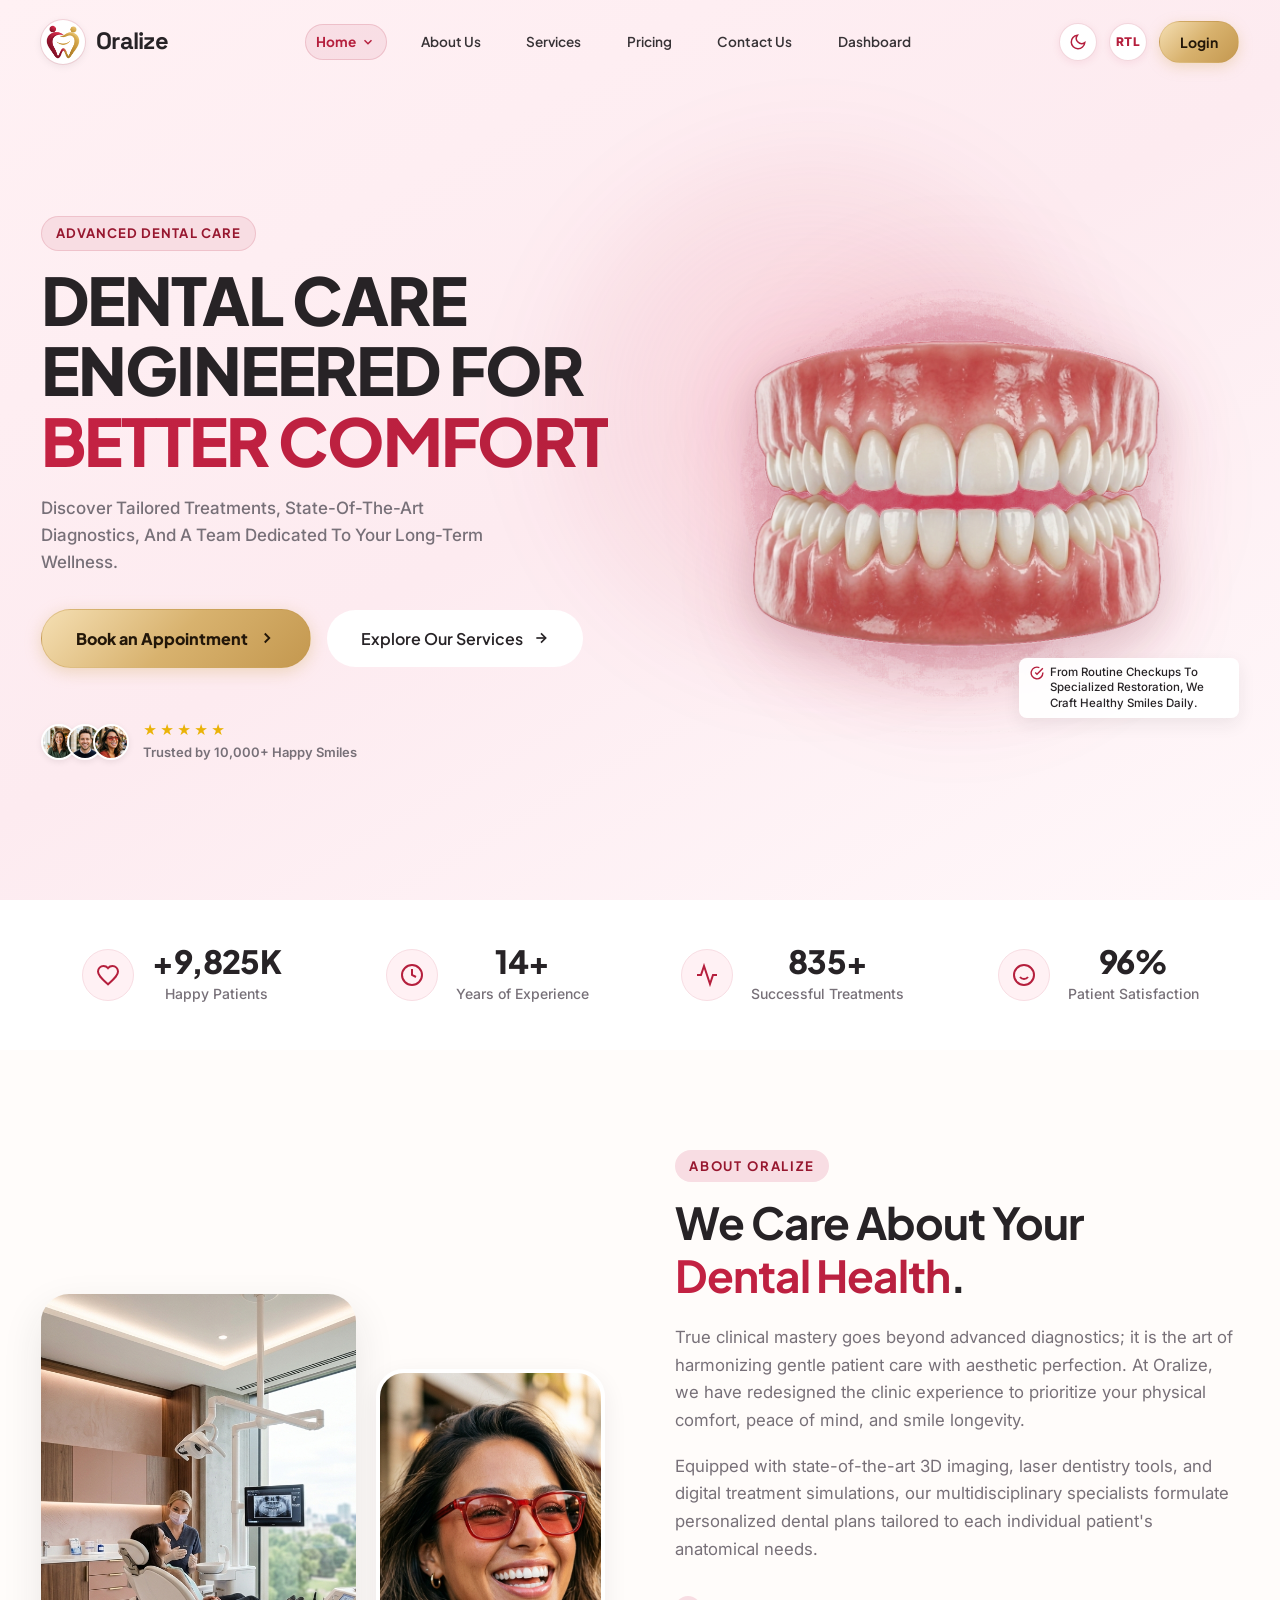
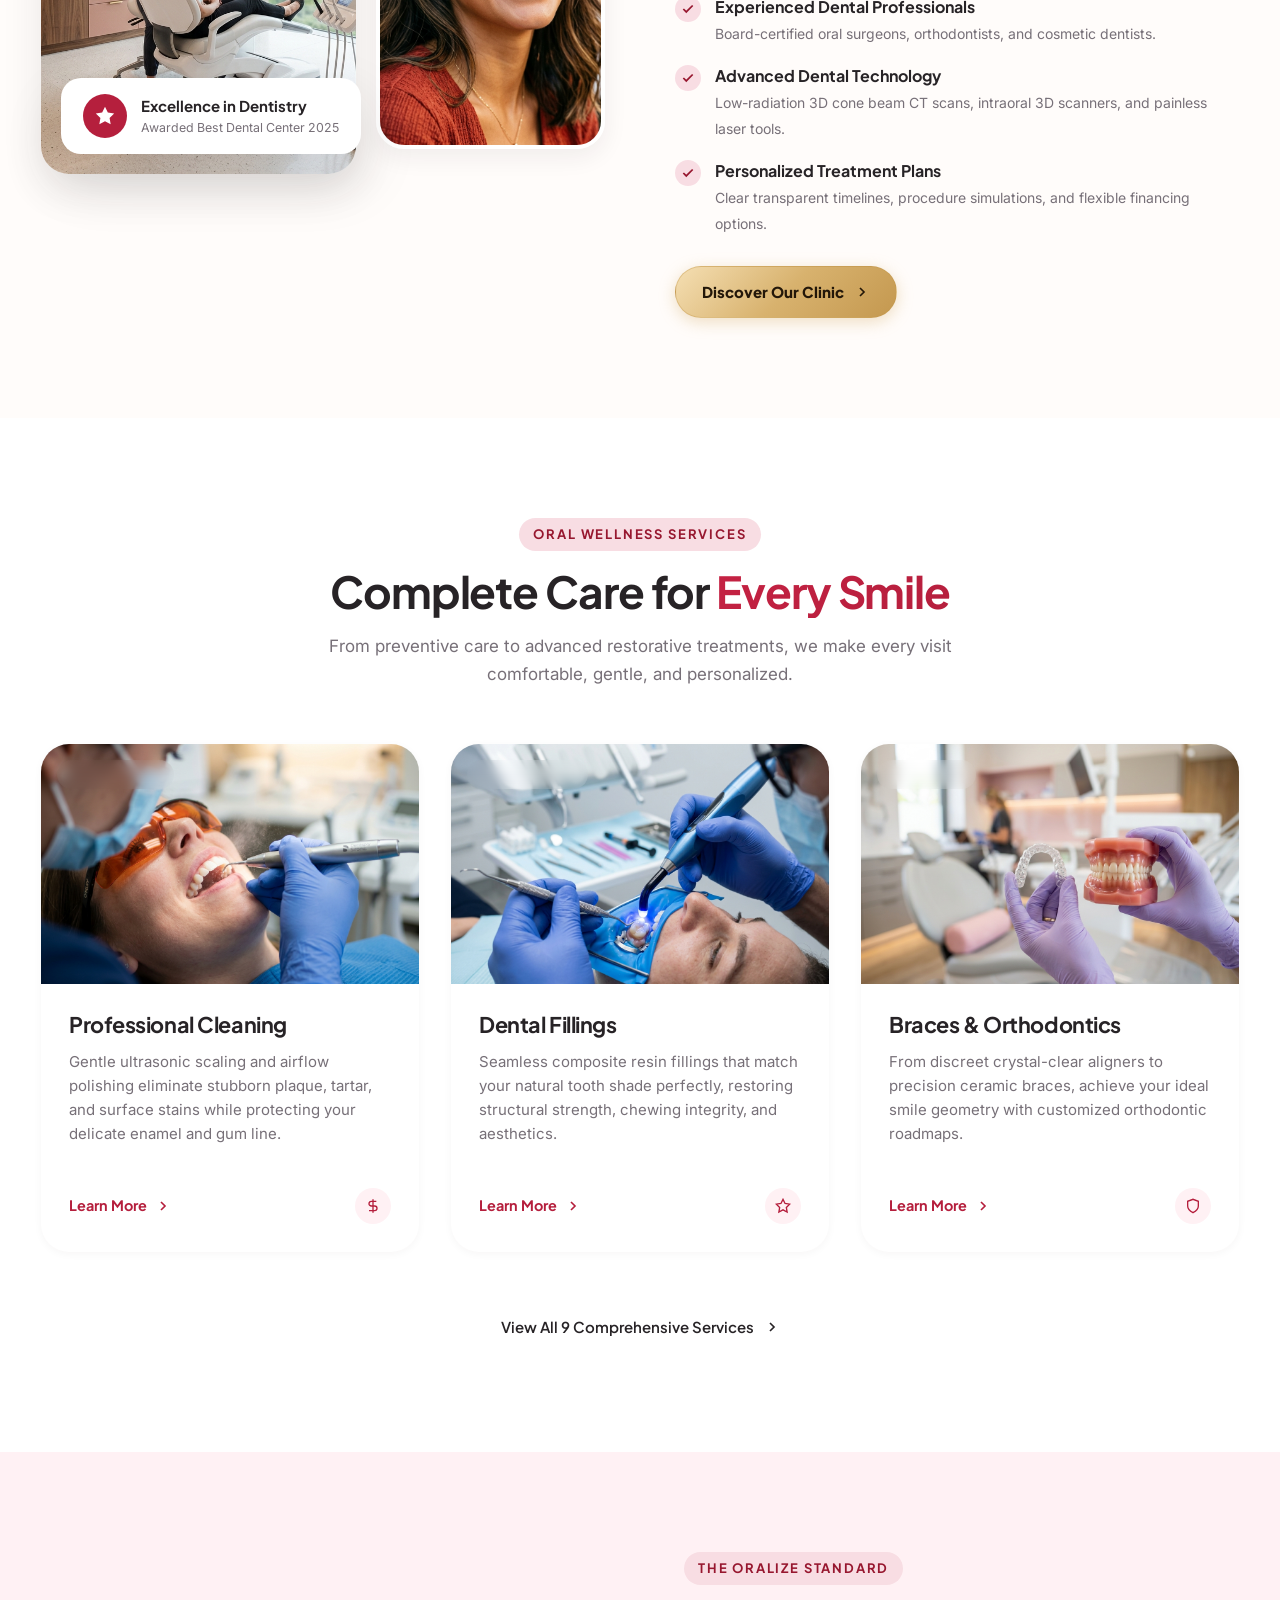
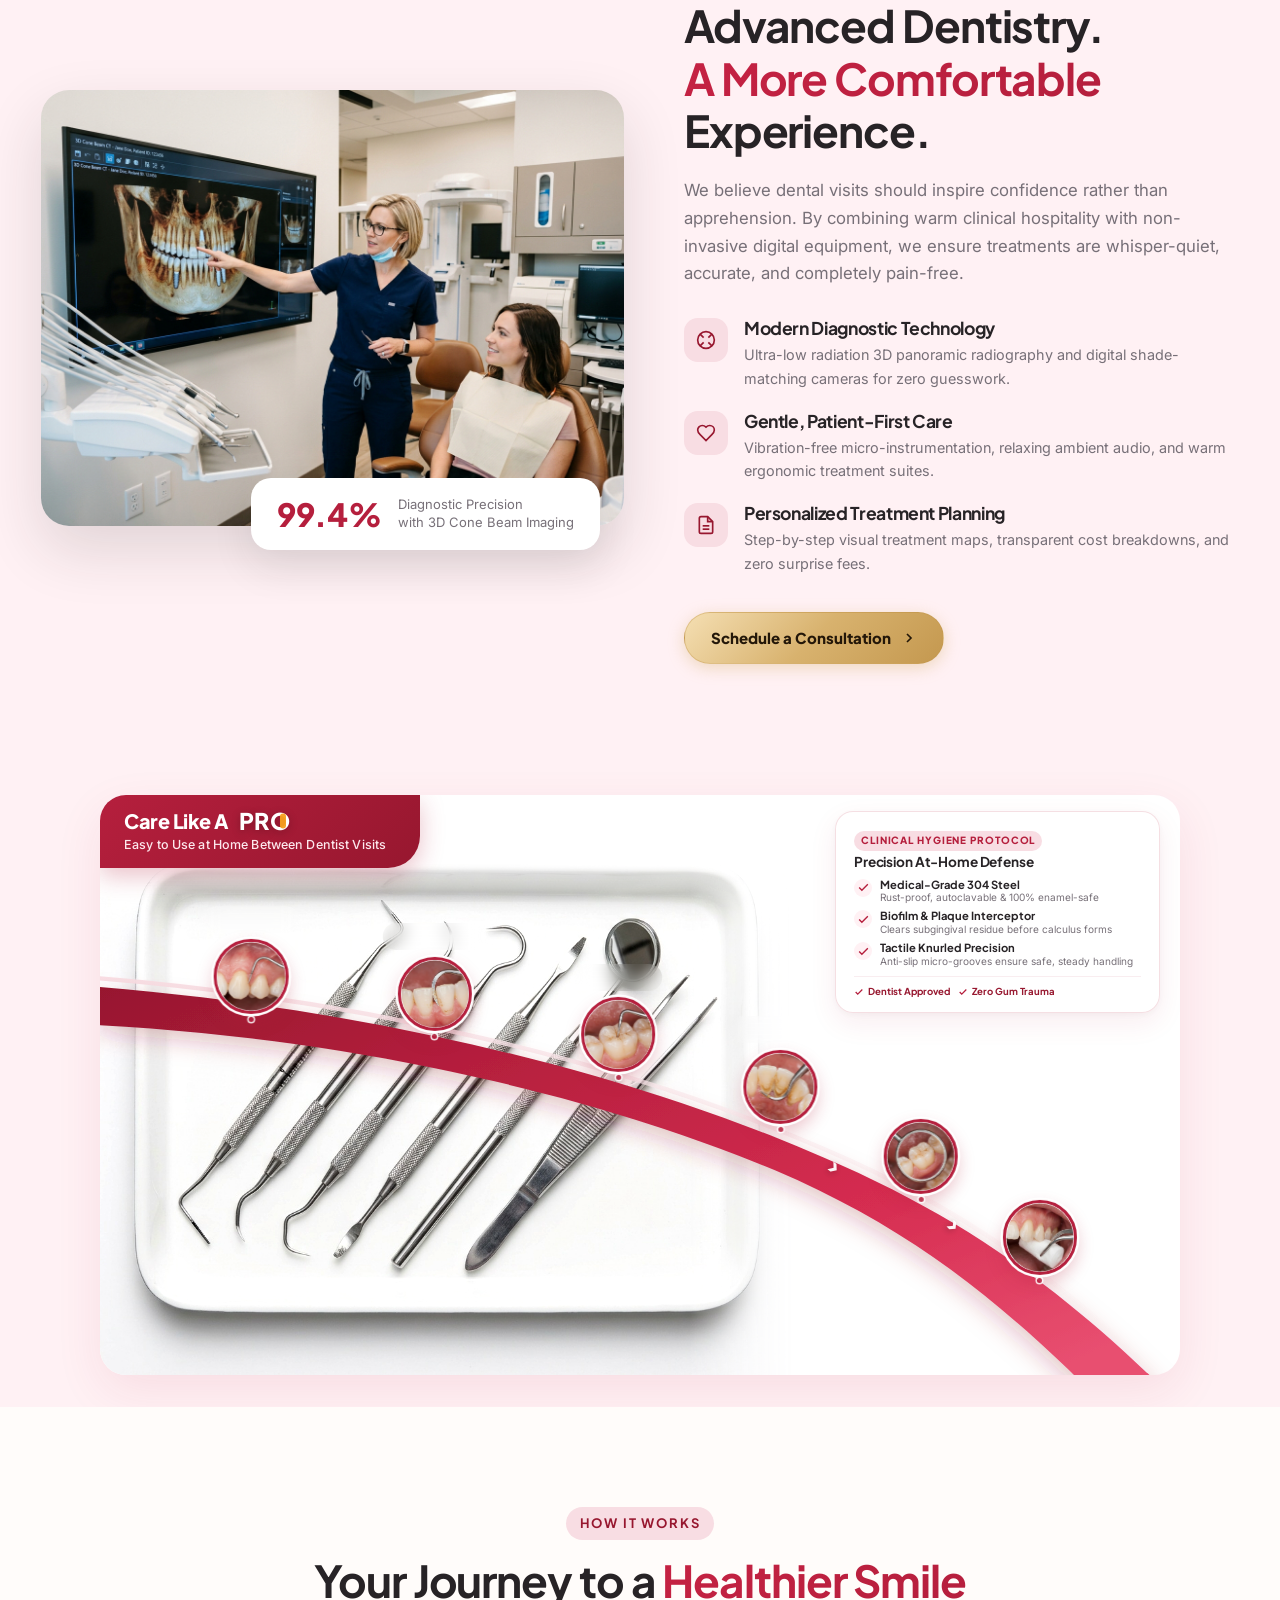
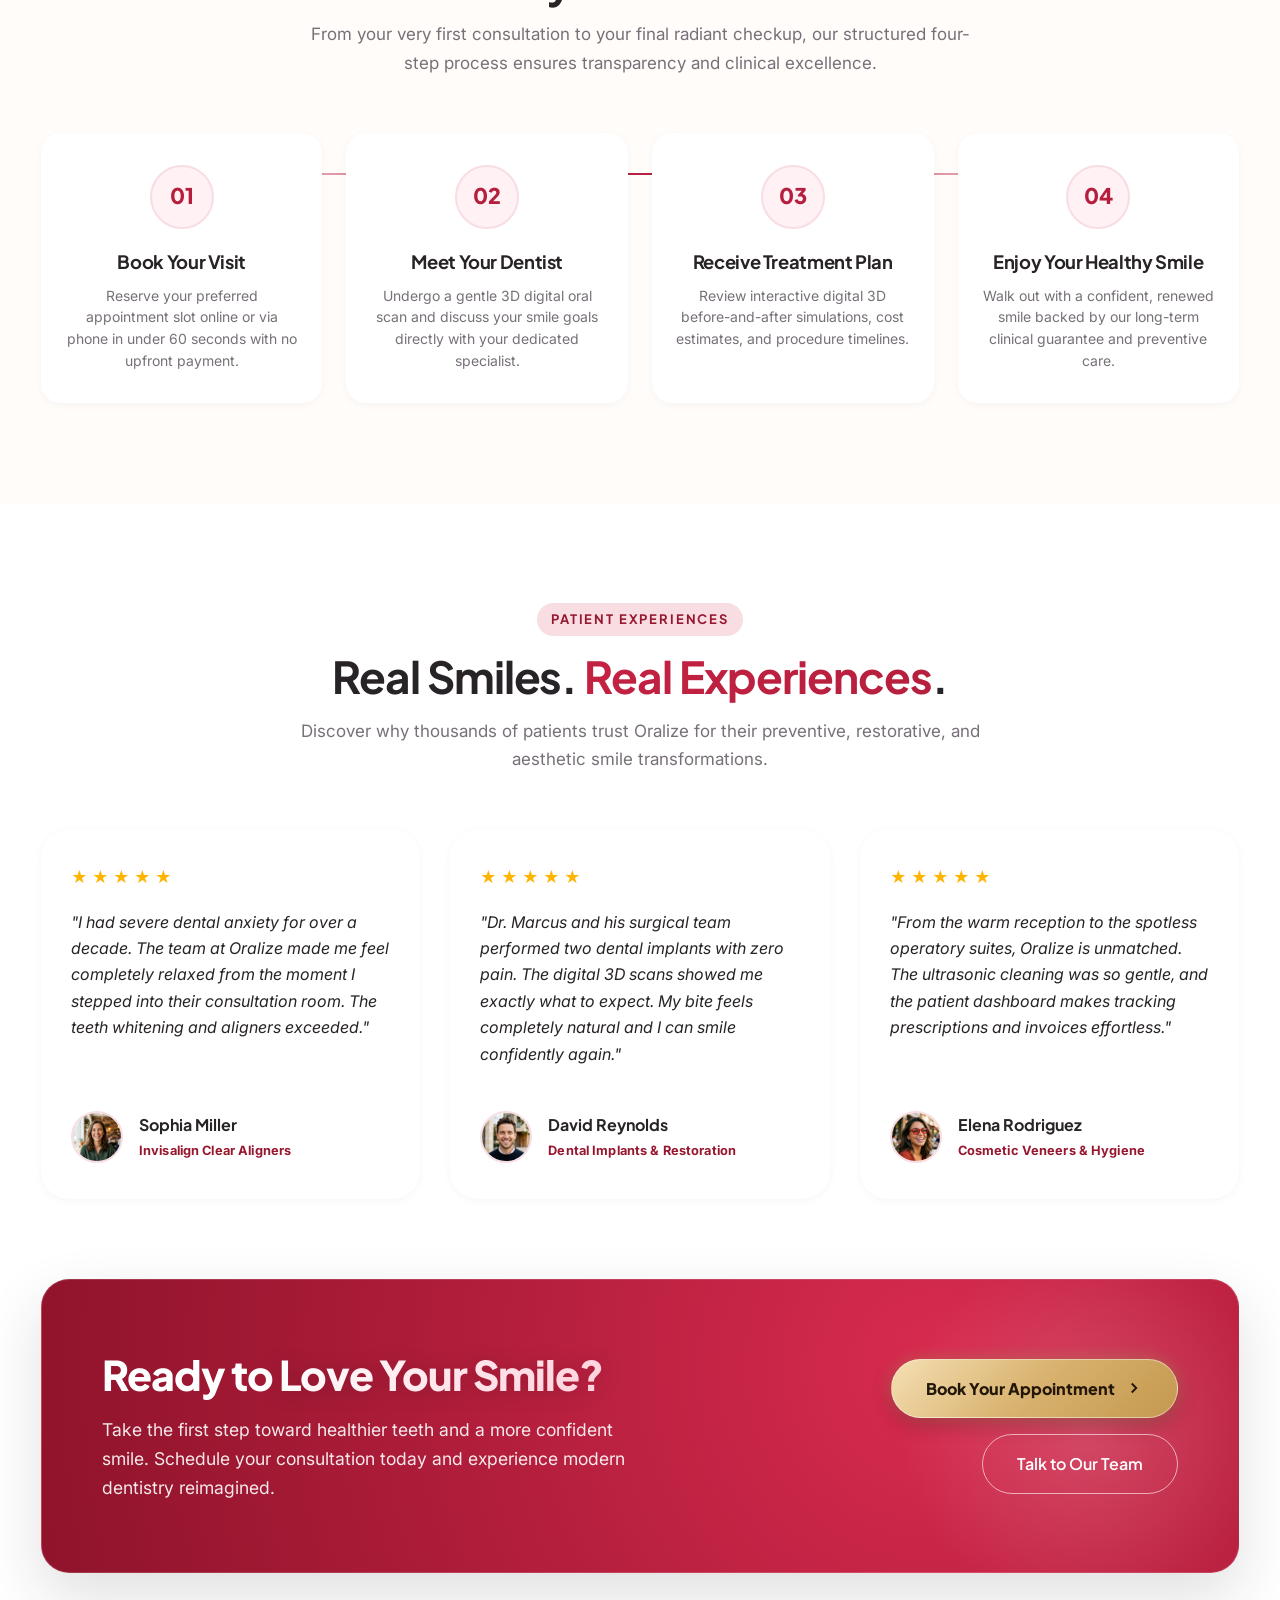
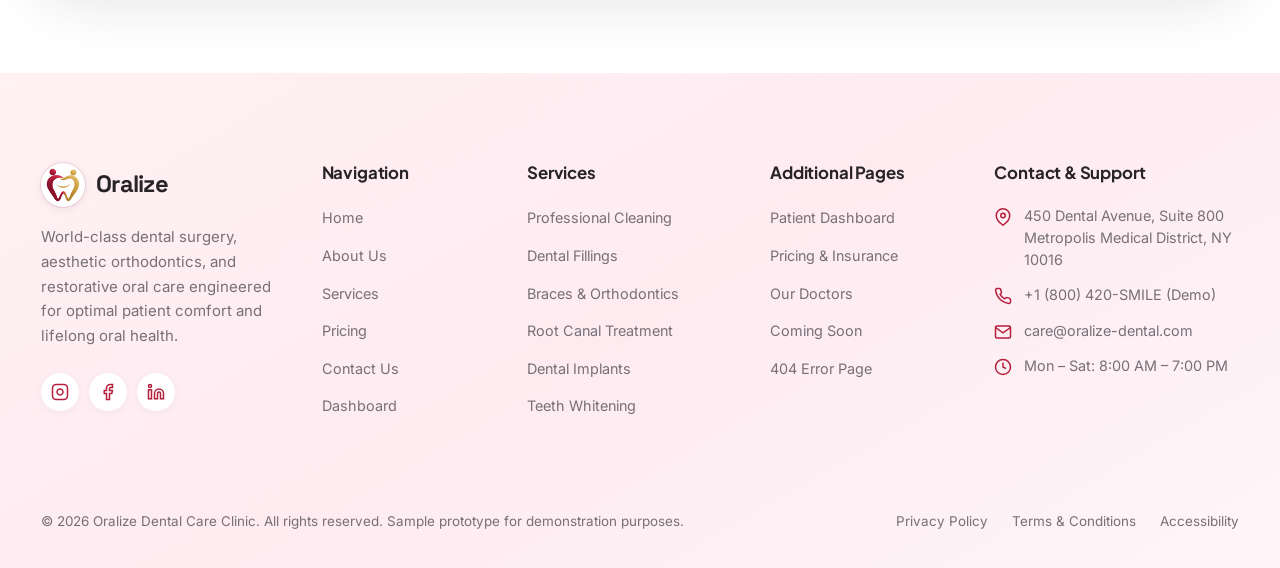
==== index.html @ 2a584925 "Add files via upload" ====
<!DOCTYPE html>
<html lang="en" dir="ltr">

<head>
  <meta charset="UTF-8">
  <meta name="viewport" content="width=device-width, initial-scale=1.0">
  <meta name="description"
    content="Oralize is a premier dental clinic and oral care center providing advanced cosmetic dentistry, orthodontic care, painless treatments, and personalized dental wellness.">
  <meta name="keywords"
    content="dental clinic, oral care, cosmetic dentistry, braces, orthodontics, teeth whitening, dental implants">
  <meta name="author" content="Oralize Dental Center">
  <title>Oralize — Premium Dental Clinic & Oral Care Center</title>

  <link rel="icon" type="image/png" href="assets/images/logo.png">

  <link rel="stylesheet" href="index.css">
</head>

<body>
  <header class="site-header hero-overlay" id="site-header">
    <div class="container-wide header-inner">
      <a href="index.html" class="brand-logo" aria-label="Oralize Dental Home">
        <span class="brand-logo-icon">
          <img src="assets/images/logo.png" alt="Oralize Dental Logo" class="brand-logo-img" width="38" height="38">
        </span>
        <span>Oralize</span>
      </a>
      <nav class="nav-menu" id="primary-nav" aria-label="Main Navigation">
        <div class="nav-item nav-item-dropdown">
          <a href="index.html" class="nav-link dropdown-trigger active" aria-haspopup="true" aria-expanded="false">
            <span>Home</span>
            <svg class="dropdown-arrow" viewBox="0 0 24 24" fill="none" stroke="currentColor" stroke-width="2.5">
              <polyline points="6 9 12 15 18 9" />
            </svg>
          </a>
          <div class="dropdown-menu">
            <a href="index.html" class="dropdown-link active">
              <span>Home 1</span>
              <span class="dropdown-tag">Reference</span>
            </a>
            <a href="home2.html" class="dropdown-link">
              <span>Home 2</span>
              <span class="dropdown-tag">Modern</span>
            </a>
          </div>
        </div>

        <div class="nav-item">
          <a href="about.html" class="nav-link">About Us</a>
        </div>

        <div class="nav-item">
          <a href="services.html" class="nav-link">Services</a>
        </div>

        <div class="nav-item">
          <a href="pricing.html" class="nav-link">Pricing</a>
        </div>

        <div class="nav-item">
          <a href="contact.html" class="nav-link">Contact Us</a>
        </div>

        <div class="nav-item">
          <a href="dashboard.html" class="nav-link">Dashboard</a>
        </div>

        <div class="nav-item nav-item-mobile-login">
          <a href="login.html" class="btn btn-primary nav-mobile-login-btn">
            <span>Login</span>
            <svg width="18" height="18" viewBox="0 0 24 24" fill="none" stroke="currentColor" stroke-width="2.2"
              aria-hidden="true">
              <path d="M15 3h4a2 2 0 0 1 2 2v14a2 2 0 0 1-2 2h-4" />
              <polyline points="10 17 15 12 10 7" />
              <line x1="15" y1="12" x2="3" y2="12" />
            </svg>
          </a>
        </div>
      </nav>
      <div class="header-actions">
        <button type="button" class="header-icon-btn theme-toggle" aria-label="Switch Theme" title="Switch Theme">
          <span class="theme-icon">
            <svg width="18" height="18" viewBox="0 0 24 24" fill="none" stroke="currentColor" stroke-width="2">
              <path d="M21 12.79A9 9 0 1 1 11.21 3 7 7 0 0 0 21 12.79z" />
            </svg>
          </span>
        </button>

        <button type="button" class="header-icon-btn rtl-toggle" aria-label="Toggle RTL Direction"
          title="Toggle RTL Direction">
          <span class="rtl-label" style="font-size: 0.75rem; font-weight: 800;">RTL</span>
        </button>

        <a href="login.html" class="btn header-login-btn">
          <span>Login</span>
        </a>
        <button type="button" class="mobile-nav-toggle" aria-label="Toggle Navigation Menu" aria-expanded="false"
          aria-controls="primary-nav">
          <span></span>
          <span></span>
          <span></span>
        </button>
      </div>
    </div>
  </header>

  <main id="main-content">
    <section class="hero-section" aria-label="Dental Clinic Hero Introduction">
      <div class="container-wide">
        <div class="hero-grid">
          <div class="hero-content">
            <div class="eyebrow eyebrow-hero">ADVANCED DENTAL CARE</div>

            <h1 class="hero-title">
              DENTAL CARE<br>
              ENGINEERED FOR<br>
              <span class="highlight-champagne">BETTER COMFORT</span>
            </h1>

            <p class="hero-intro-text">
              Discover Tailored Treatments, State-Of-The-Art Diagnostics, And A Team Dedicated To Your Long-Term
              Wellness.
            </p>

            <div class="hero-actions">
              <button type="button" class="btn btn-primary btn-lg btn-book-appointment"
                data-open-modal="appointment-modal">
                <span>Book an Appointment</span>
                <svg width="18" height="18" viewBox="0 0 24 24" fill="none" stroke="currentColor" stroke-width="2.5">
                  <polyline points="9 18 15 12 9 6" />
                </svg>
              </button>

              <a href="services.html" class="btn btn-outline-white btn-lg">
                <span>Explore Our Services</span>
                <svg width="16" height="16" viewBox="0 0 24 24" fill="none" stroke="currentColor" stroke-width="2.5">
                  <line x1="5" y1="12" x2="19" y2="12" />
                  <polyline points="12 5 19 12 12 19" />
                </svg>
              </a>
            </div>

            <div class="hero-trust-badge">
              <div class="trust-avatars">
                <img src="assets/images/patient_sophia.jpg" alt="Patient Sophia" class="trust-avatar" width="36"
                  height="36">
                <img src="assets/images/patient_david.jpg" alt="Patient David" class="trust-avatar" width="36"
                  height="36">
                <img src="assets/images/about_smile_stylish.jpg" alt="Happy Patient" class="trust-avatar" width="36"
                  height="36">
              </div>
              <div class="trust-info">
                <div class="trust-stars" aria-label="5 stars rating">
                  <span>★</span><span>★</span><span>★</span><span>★</span><span>★</span>
                </div>
                <span class="trust-label">Trusted by 10,000+ Happy Smiles</span>
              </div>
            </div>
          </div>

          <div class="hero-visual-container">
            <div class="hero-visual-glow" aria-hidden="true"></div>
            <img src="assets/images/hero_dental_teeth_transparent.png"
              alt="Anatomical 3D dental teeth and gums model showcasing perfect smile alignment" class="hero-teeth-img"
              loading="eager" fetchpriority="high" width="660" height="580">
            <div class="hero-badge-tag hero-badge-bottom-right">
              <svg width="14" height="14" viewBox="0 0 24 24" fill="none" stroke="currentColor" stroke-width="2.4"
                aria-hidden="true">
                <path d="M22 11.08V12a10 10 0 1 1-5.93-9.14" />
                <polyline points="22 4 12 14.01 9 11.01" />
              </svg>
              <span>From Routine Checkups To Specialized Restoration, We Craft Healthy Smiles Daily.</span>
            </div>
          </div>
        </div>
      </div>
    </section>

    <section class="stats-section" aria-label="Clinic Statistics and Achievements">
      <div class="container">
        <div class="stats-grid">
          <div class="stat-item">
            <div class="stat-icon" aria-hidden="true">
              <svg width="24" height="24" viewBox="0 0 24 24" fill="none" stroke="currentColor" stroke-width="2">
                <path
                  d="M12 21.35l-1.45-1.32C5.4 15.36 2 12.28 2 8.5 2 5.42 4.42 3 7.5 3c1.74 0 3.41.81 4.5 2.09C13.09 3.81 14.76 3 16.5 3 19.58 3 22 5.42 22 8.5c0 3.78-3.4 6.86-8.55 11.54L12 21.35z" />
              </svg>
            </div>
            <div class="stat-content">
              <div class="stat-number" data-count="10000" data-prefix="+" data-suffix="K">+10K</div>
              <div class="stat-label">Happy Patients</div>
            </div>
          </div>

          <div class="stat-item">
            <div class="stat-icon" aria-hidden="true">
              <svg width="24" height="24" viewBox="0 0 24 24" fill="none" stroke="currentColor" stroke-width="2">
                <circle cx="12" cy="12" r="10" />
                <polyline points="12 6 12 12 16 14" />
              </svg>
            </div>
            <div class="stat-content">
              <div class="stat-number" data-count="15" data-suffix="+">15+</div>
              <div class="stat-label">Years of Experience</div>
            </div>
          </div>

          <div class="stat-item">
            <div class="stat-icon" aria-hidden="true">
              <svg width="24" height="24" viewBox="0 0 24 24" fill="none" stroke="currentColor" stroke-width="2">
                <path d="M22 12h-4l-3 9L9 3l-3 9H2" />
              </svg>
            </div>
            <div class="stat-content">
              <div class="stat-number" data-count="850" data-suffix="+">850+</div>
              <div class="stat-label">Successful Treatments</div>
            </div>
          </div>

          <div class="stat-item">
            <div class="stat-icon" aria-hidden="true">
              <svg width="24" height="24" viewBox="0 0 24 24" fill="none" stroke="currentColor" stroke-width="2">
                <circle cx="12" cy="12" r="10" />
                <path d="M8 14s1.5 2 4 2 4-2 4-2" />
                <line x1="9" y1="9" x2="9.01" y2="9" />
                <line x1="15" y1="9" x2="15.01" y2="9" />
              </svg>
            </div>
            <div class="stat-content">
              <div class="stat-number" data-count="98" data-suffix="%">98%</div>
              <div class="stat-label">Patient Satisfaction</div>
            </div>
          </div>
        </div>
      </div>
    </section>

    <section class="section about-section" id="about" aria-labelledby="about-heading">
      <div class="container">
        <div class="about-grid">
          <div class="about-visual-wrap">
            <div class="about-img-main">
              <img src="assets/images/about_clinic_interior.jpg" alt="Modern luxury private dental operatory room"
                loading="lazy" width="480" height="480">
            </div>
            <div class="about-img-secondary">
              <img src="assets/images/about_smile_stylish.jpg" alt="Smiling joyful woman with radiant teeth"
                loading="lazy" width="340" height="380">
            </div>

            <div class="about-floating-badge">
              <div class="floating-badge-icon">
                <svg width="22" height="22" viewBox="0 0 24 24" fill="currentColor">
                  <path
                    d="M12 2l3.09 6.26L22 9.27l-5 4.87 1.18 6.88L12 17.77l-6.18 3.25L7 14.14 2 9.27l6.91-1.01L12 2z" />
                </svg>
              </div>
              <div>
                <div class="floating-badge-title">Excellence in Dentistry</div>
                <div class="floating-badge-desc">Awarded Best Dental Center 2025</div>
              </div>
            </div>
          </div>

          <div class="about-content">
            <div class="eyebrow eyebrow-badge">ABOUT ORALIZE</div>
            <h2 id="about-heading">We Care About Your <span class="highlight-champagne">Dental Health</span>.</h2>
            <p>
              True clinical mastery goes beyond advanced diagnostics; it is the art of harmonizing gentle patient care
              with aesthetic perfection. At Oralize, we have redesigned the clinic experience to prioritize your
              physical comfort, peace of mind, and smile longevity.
            </p>
            <p>
              Equipped with state-of-the-art 3D imaging, laser dentistry tools, and digital treatment simulations, our
              multidisciplinary specialists formulate personalized dental plans tailored to each individual patient's
              anatomical needs.
            </p>

            <div class="about-trust-points">
              <div class="trust-point-item">
                <div class="trust-point-check" aria-hidden="true">
                  <svg width="14" height="14" viewBox="0 0 24 24" fill="none" stroke="currentColor" stroke-width="3">
                    <polyline points="20 6 9 17 4 12" />
                  </svg>
                </div>
                <div class="trust-point-text">
                  <strong>Experienced Dental Professionals</strong>
                  <span>Board-certified oral surgeons, orthodontists, and cosmetic dentists.</span>
                </div>
              </div>

              <div class="trust-point-item">
                <div class="trust-point-check" aria-hidden="true">
                  <svg width="14" height="14" viewBox="0 0 24 24" fill="none" stroke="currentColor" stroke-width="3">
                    <polyline points="20 6 9 17 4 12" />
                  </svg>
                </div>
                <div class="trust-point-text">
                  <strong>Advanced Dental Technology</strong>
                  <span>Low-radiation 3D cone beam CT scans, intraoral 3D scanners, and painless laser tools.</span>
                </div>
              </div>

              <div class="trust-point-item">
                <div class="trust-point-check" aria-hidden="true">
                  <svg width="14" height="14" viewBox="0 0 24 24" fill="none" stroke="currentColor" stroke-width="3">
                    <polyline points="20 6 9 17 4 12" />
                  </svg>
                </div>
                <div class="trust-point-text">
                  <strong>Personalized Treatment Plans</strong>
                  <span>Clear transparent timelines, procedure simulations, and flexible financing options.</span>
                </div>
              </div>
            </div>

            <a href="about.html" class="btn btn-primary">
              <span>Discover Our Clinic</span>
              <svg width="16" height="16" viewBox="0 0 24 24" fill="none" stroke="currentColor" stroke-width="2.5">
                <polyline points="9 18 15 12 9 6" />
              </svg>
            </a>
          </div>
        </div>
      </div>
    </section>

    <section class="section services-section" id="services" aria-labelledby="services-heading">
      <div class="container">
        <div class="section-header">
          <div class="eyebrow eyebrow-badge">ORAL WELLNESS SERVICES</div>
          <h2 id="services-heading">Complete Care for <span class="highlight-champagne">Every Smile</span></h2>
          <p>
            From preventive care to advanced restorative treatments, we make every visit comfortable, gentle, and
            personalized.
          </p>
        </div>

        <div class="services-grid-3">
          <article class="service-card">
            <div class="service-img-wrap">
              <img src="assets/images/service_cleaning.jpg"
                alt="Dental specialist performing gentle ultrasonic tooth cleaning" loading="lazy" width="400"
                height="240">
              <span class="service-category-tag">Preventive Care</span>
            </div>
            <div class="service-card-body">
              <h3>Professional Cleaning</h3>
              <p>
                Gentle ultrasonic scaling and airflow polishing eliminate stubborn plaque, tartar, and surface stains
                while protecting your delicate enamel and gum line.
              </p>
              <div class="service-card-footer">
                <a href="services.html#cleaning" class="service-learn-more"
                  aria-label="Learn more about Professional Cleaning">
                  <span>Learn More</span>
                  <svg width="16" height="16" viewBox="0 0 24 24" fill="none" stroke="currentColor" stroke-width="2.5">
                    <polyline points="9 18 15 12 9 6" />
                  </svg>
                </a>
                <span class="service-icon-circle" aria-hidden="true">
                  <svg width="16" height="16" viewBox="0 0 24 24" fill="none" stroke="currentColor" stroke-width="2">
                    <path d="M12 2v20M17 5H9.5a3.5 3.5 0 0 0 0 7h5a3.5 3.5 0 0 1 0 7H6" />
                  </svg>
                </span>
              </div>
            </div>
          </article>

          <article class="service-card">
            <div class="service-img-wrap">
              <img src="assets/images/service_fillings.jpg"
                alt="Dentist placing tooth-colored aesthetic resin dental filling" loading="lazy" width="400"
                height="240">
              <span class="service-category-tag">Restorative Care</span>
            </div>
            <div class="service-card-body">
              <h3>Dental Fillings</h3>
              <p>
                Seamless composite resin fillings that match your natural tooth shade perfectly, restoring structural
                strength, chewing integrity, and aesthetics.
              </p>
              <div class="service-card-footer">
                <a href="services.html#fillings" class="service-learn-more"
                  aria-label="Learn more about Dental Fillings">
                  <span>Learn More</span>
                  <svg width="16" height="16" viewBox="0 0 24 24" fill="none" stroke="currentColor" stroke-width="2.5">
                    <polyline points="9 18 15 12 9 6" />
                  </svg>
                </a>
                <span class="service-icon-circle" aria-hidden="true">
                  <svg width="16" height="16" viewBox="0 0 24 24" fill="none" stroke="currentColor" stroke-width="2">
                    <polygon
                      points="12 2 15.09 8.26 22 9.27 17 14.14 18.18 21.02 12 17.77 5.82 21.02 7 14.14 2 9.27 8.91 8.26 12 2" />
                  </svg>
                </span>
              </div>
            </div>
          </article>

          <article class="service-card">
            <div class="service-img-wrap">
              <img src="assets/images/service_orthodontics.jpg"
                alt="Clear aligners and orthodontic teeth alignment model" loading="lazy" width="400" height="240">
              <span class="service-category-tag">Orthodontics</span>
            </div>
            <div class="service-card-body">
              <h3>Braces & Orthodontics</h3>
              <p>
                From discreet crystal-clear aligners to precision ceramic braces, achieve your ideal smile geometry with
                customized orthodontic roadmaps.
              </p>
              <div class="service-card-footer">
                <a href="services.html#orthodontics" class="service-learn-more"
                  aria-label="Learn more about Braces and Orthodontics">
                  <span>Learn More</span>
                  <svg width="16" height="16" viewBox="0 0 24 24" fill="none" stroke="currentColor" stroke-width="2.5">
                    <polyline points="9 18 15 12 9 6" />
                  </svg>
                </a>
                <span class="service-icon-circle" aria-hidden="true">
                  <svg width="16" height="16" viewBox="0 0 24 24" fill="none" stroke="currentColor" stroke-width="2">
                    <path d="M12 22s8-4 8-10V5l-8-3-8 3v7c0 6 8 10 8 10z" />
                  </svg>
                </span>
              </div>
            </div>
          </article>
        </div>

        <div style="text-align: center; margin-top: 50px;">
          <a href="services.html" class="btn btn-outline">
            <span>View All 9 Comprehensive Services</span>
            <svg width="16" height="16" viewBox="0 0 24 24" fill="none" stroke="currentColor" stroke-width="2.5">
              <polyline points="9 18 15 12 9 6" />
            </svg>
          </a>
        </div>
      </div>
    </section>

    <section class="section feature-section" aria-labelledby="feature-heading">
      <div class="container">
        <div class="feature-grid">
          <div class="feature-visual-wrap">
            <div class="feature-img-card">
              <img src="assets/images/feature_dentist_tech.jpg"
                alt="Dentist examining 3D dental diagnostics CT scan with patient" loading="lazy" width="560"
                height="420">
            </div>
            <div class="feature-floating-stat">
              <div class="feature-stat-num">99.4%</div>
              <div class="feature-stat-txt">Diagnostic Precision<br>with 3D Cone Beam Imaging</div>
            </div>
          </div>

          <div class="feature-content">
            <div class="eyebrow eyebrow-badge">THE ORALIZE STANDARD</div>
            <h2 id="feature-heading">Advanced Dentistry. <span class="highlight-champagne">A More Comfortable</span> Experience.</h2>
            <p>
              We believe dental visits should inspire confidence rather than apprehension. By combining warm clinical
              hospitality with non-invasive digital equipment, we ensure treatments are whisper-quiet, accurate, and
              completely pain-free.
            </p>

            <div class="feature-benefits-list">
              <div class="feature-benefit-item">
                <div class="benefit-icon-box" aria-hidden="true">
                  <svg width="20" height="20" viewBox="0 0 24 24" fill="none" stroke="currentColor" stroke-width="2">
                    <circle cx="12" cy="12" r="10" />
                    <path d="m4.93 4.93 4.24 4.24" />
                    <path d="m14.83 9.17 4.24-4.24" />
                    <path d="m14.83 14.83 4.24 4.24" />
                    <path d="m9.17 14.83-4.24 4.24" />
                  </svg>
                </div>
                <div class="benefit-text-wrap">
                  <h4>Modern Diagnostic Technology</h4>
                  <p>Ultra-low radiation 3D panoramic radiography and digital shade-matching cameras for zero guesswork.
                  </p>
                </div>
              </div>

              <div class="feature-benefit-item">
                <div class="benefit-icon-box" aria-hidden="true">
                  <svg width="20" height="20" viewBox="0 0 24 24" fill="none" stroke="currentColor" stroke-width="2">
                    <path
                      d="M19 14c1.49-1.46 3-3.21 3-5.5A5.5 5.5 0 0 0 16.5 3c-1.76 0-3 .5-4.5 2-1.5-1.5-2.74-2-4.5-2A5.5 5.5 0 0 0 2 8.5c0 2.3 1.5 4.05 3 5.5l7 7Z" />
                  </svg>
                </div>
                <div class="benefit-text-wrap">
                  <h4>Gentle, Patient-First Care</h4>
                  <p>Vibration-free micro-instrumentation, relaxing ambient audio, and warm ergonomic treatment suites.
                  </p>
                </div>
              </div>

              <div class="feature-benefit-item">
                <div class="benefit-icon-box" aria-hidden="true">
                  <svg width="20" height="20" viewBox="0 0 24 24" fill="none" stroke="currentColor" stroke-width="2">
                    <path d="M14 2H6a2 2 0 0 0-2 2v16a2 2 0 0 0 2 2h12a2 2 0 0 0 2-2V8z" />
                    <polyline points="14 2 14 8 20 8" />
                    <line x1="16" y1="13" x2="8" y2="13" />
                    <line x1="16" y1="17" x2="8" y2="17" />
                  </svg>
                </div>
                <div class="benefit-text-wrap">
                  <h4>Personalized Treatment Planning</h4>
                  <p>Step-by-step visual treatment maps, transparent cost breakdowns, and zero surprise fees.</p>
                </div>
              </div>
            </div>

            <button type="button" class="btn btn-primary btn-book-appointment" data-open-modal="appointment-modal">
              <span>Schedule a Consultation</span>
              <svg width="16" height="16" viewBox="0 0 24 24" fill="none" stroke="currentColor" stroke-width="2.5">
                <polyline points="9 18 15 12 9 6" />
              </svg>
            </button>
          </div>
        </div>
      </div>
    </section>

    <section class="section instruments-showcase-section" id="instruments-showcase" aria-labelledby="showcase-heading">
      <div class="container">
        <div class="instruments-showcase-card">
          <div class="instruments-stage-arena">

            <div class="care-pro-banner" id="showcase-heading">
              <div class="care-pro-heading">
                <span class="care-pro-lead">Care Like A</span>
                <span class="care-pro-badge">PRO</span>
              </div>
              <p class="care-pro-subtext">Easy to Use at Home Between Dentist Visits</p>
            </div>

            <div class="instruments-feature-card">
              <div class="feature-card-header">
                <span class="feature-card-badge">CLINICAL HYGIENE PROTOCOL</span>
                <h3 class="feature-card-title">Precision At-Home Defense</h3>
              </div>

              <div class="feature-card-list">
                <div class="feature-card-item">
                  <div class="feature-item-icon" aria-hidden="true">
                    <svg width="13" height="13" viewBox="0 0 24 24" fill="none" stroke="currentColor"
                      stroke-width="2.5">
                      <polyline points="20 6 9 17 4 12" />
                    </svg>
                  </div>
                  <div class="feature-item-text">
                    <strong>Medical-Grade 304 Steel</strong>
                    <span>Rust-proof, autoclavable & 100% enamel-safe</span>
                  </div>
                </div>

                <div class="feature-card-item">
                  <div class="feature-item-icon" aria-hidden="true">
                    <svg width="13" height="13" viewBox="0 0 24 24" fill="none" stroke="currentColor"
                      stroke-width="2.5">
                      <polyline points="20 6 9 17 4 12" />
                    </svg>
                  </div>
                  <div class="feature-item-text">
                    <strong>Biofilm & Plaque Interceptor</strong>
                    <span>Clears subgingival residue before calculus forms</span>
                  </div>
                </div>

                <div class="feature-card-item">
                  <div class="feature-item-icon" aria-hidden="true">
                    <svg width="13" height="13" viewBox="0 0 24 24" fill="none" stroke="currentColor"
                      stroke-width="2.5">
                      <polyline points="20 6 9 17 4 12" />
                    </svg>
                  </div>
                  <div class="feature-item-text">
                    <strong>Tactile Knurled Precision</strong>
                    <span>Anti-slip micro-grooves ensure safe, steady handling</span>
                  </div>
                </div>
              </div>

              <div class="feature-card-footer">
                <span class="feature-tag">
                  <svg width="10" height="10" viewBox="0 0 24 24" fill="none" stroke="currentColor" stroke-width="3">
                    <polyline points="20 6 9 17 4 12" />
                  </svg>
                  Dentist Approved
                </span>
                <span class="feature-tag">
                  <svg width="10" height="10" viewBox="0 0 24 24" fill="none" stroke="currentColor" stroke-width="3">
                    <polyline points="20 6 9 17 4 12" />
                  </svg>
                  Zero Gum Trauma
                </span>
              </div>
            </div>

            <div class="instruments-tray-layer">
              <img src="assets/images/showcase/home1_instruments_tray_tight_blend.png"
                alt="Precision clinical stainless steel dental instrument set resting on sterile tray"
                class="instruments-tray-image" loading="lazy" />
            </div>

            <div class="curved-ribbon-layer" aria-hidden="true">
              <svg class="curved-ribbon-svg" viewBox="0 0 1000 680" preserveAspectRatio="none">
                <defs>
                  <linearGradient id="oralizeRibbonGrad" x1="0%" y1="0%" x2="100%" y2="85%">
                    <stop offset="0%" stop-color="#97172F" />
                    <stop offset="30%" stop-color="#B51F3D" />
                    <stop offset="70%" stop-color="#D62D51" />
                    <stop offset="100%" stop-color="#E84F70" />
                  </linearGradient>
                  <linearGradient id="oralizeRibbonEdge" x1="0%" y1="0%" x2="100%" y2="100%">
                    <stop offset="0%" stop-color="rgba(248, 221, 227, 0.95)" />
                    <stop offset="100%" stop-color="rgba(255, 255, 255, 0.4)" />
                  </linearGradient>
                  <filter id="ribbonDropShadow" x="-10%" y="-10%" width="125%" height="135%">
                    <feDropShadow dx="0" dy="10" stdDeviation="14" flood-color="#97172F" flood-opacity="0.28" />
                  </filter>
                </defs>

                <path d="M 0,215 C 240,240 480,310 670,415 C 800,485 890,570 980,680" fill="none"
                  stroke="url(#oralizeRibbonEdge)" stroke-width="5" stroke-linecap="round" />

                <path
                  d="M 0,225 C 240,250 480,320 670,425 C 800,495 890,580 980,690 L 910,690 C 825,585 745,505 625,440 C 445,345 220,285 0,270 Z"
                  fill="url(#oralizeRibbonGrad)" filter="url(#ribbonDropShadow)" />
              </svg>

              <div class="ribbon-arrow-markers">
                <span class="ribbon-arrow-mark" style="--rx: 68%; --ry: 64%; --rrot: 38deg;">›</span>
                <span class="ribbon-arrow-mark" style="--rx: 79%; --ry: 74%; --rrot: 46deg;">›</span>
              </div>
            </div>

            <div class="tool-callouts-layer">

              <div class="tool-callout-item tool-1" style="--item-left: 14%; --item-top: 29%;">
                <span class="tool-title-label">Gum Cleaner</span>
                <div class="tool-bubble-wrapper">
                  <div class="tool-bubble-ring">
                    <img src="assets/images/showcase/gum_cleaner.png" alt="Gum Cleaner in action"
                      class="tool-bubble-pic" />
                  </div>
                  <span class="tool-pointer-dot" aria-hidden="true"></span>
                </div>
              </div>

              <div class="tool-callout-item tool-2" style="--item-left: 31%; --item-top: 32%;">
                <span class="tool-title-label">Sickle Scraper</span>
                <div class="tool-bubble-wrapper">
                  <div class="tool-bubble-ring">
                    <img src="assets/images/showcase/sickle_scraper.png" alt="Sickle Scraper in action"
                      class="tool-bubble-pic" />
                  </div>
                  <span class="tool-pointer-dot" aria-hidden="true"></span>
                </div>
              </div>

              <div class="tool-callout-item tool-3" style="--item-left: 48%; --item-top: 39%;">
                <span class="tool-title-label">Dental Pick</span>
                <div class="tool-bubble-wrapper">
                  <div class="tool-bubble-ring">
                    <img src="assets/images/showcase/dental_pick.png" alt="Dental Pick in action"
                      class="tool-bubble-pic" />
                  </div>
                  <span class="tool-pointer-dot" aria-hidden="true"></span>
                </div>
              </div>

              <div class="tool-callout-item tool-4" style="--item-left: 63%; --item-top: 48%;">
                <span class="tool-title-label">Tartar Scraper</span>
                <div class="tool-bubble-wrapper">
                  <div class="tool-bubble-ring">
                    <img src="assets/images/showcase/tartar_scraper.png" alt="Tartar Scraper in action"
                      class="tool-bubble-pic" />
                  </div>
                  <span class="tool-pointer-dot" aria-hidden="true"></span>
                </div>
              </div>

              <div class="tool-callout-item tool-5" style="--item-left: 76%; --item-top: 60%;">
                <span class="tool-title-label">Mouth Mirror</span>
                <div class="tool-bubble-wrapper">
                  <div class="tool-bubble-ring">
                    <img src="assets/images/showcase/mouth_mirror.png" alt="Mouth Mirror in action"
                      class="tool-bubble-pic" />
                  </div>
                  <span class="tool-pointer-dot" aria-hidden="true"></span>
                </div>
              </div>

              <div class="tool-callout-item tool-6" style="--item-left: 87%; --item-top: 74%;">
                <span class="tool-title-label">Tweezer</span>
                <div class="tool-bubble-wrapper">
                  <div class="tool-bubble-ring">
                    <img src="assets/images/showcase/tweezer.png" alt="Tweezer in action" class="tool-bubble-pic" />
                  </div>
                  <span class="tool-pointer-dot" aria-hidden="true"></span>
                </div>
              </div>

            </div>

          </div>

        </div>
      </div>
    </section>

    <section class="section process-section" aria-labelledby="process-heading">
      <div class="container">
        <div class="section-header">
          <div class="eyebrow eyebrow-badge">HOW IT WORKS</div>
          <h2 id="process-heading">Your Journey to a <span class="highlight-champagne">Healthier Smile</span></h2>
          <p>
            From your very first consultation to your final radiant checkup, our structured four-step process ensures
            transparency and clinical excellence.
          </p>
        </div>

        <div class="process-timeline-wrap">
          <div class="process-track-line" aria-hidden="true"></div>

          <div class="process-steps-grid">
            <div class="process-step-card">
              <div class="process-step-number">01</div>
              <h3>Book Your Visit</h3>
              <p>Reserve your preferred appointment slot online or via phone in under 60 seconds with no upfront
                payment.</p>
            </div>

            <div class="process-step-card">
              <div class="process-step-number">02</div>
              <h3>Meet Your Dentist</h3>
              <p>Undergo a gentle 3D digital oral scan and discuss your smile goals directly with your dedicated
                specialist.</p>
            </div>

            <div class="process-step-card">
              <div class="process-step-number">03</div>
              <h3>Receive Treatment Plan</h3>
              <p>Review interactive digital 3D before-and-after simulations, cost estimates, and procedure timelines.
              </p>
            </div>

            <div class="process-step-card">
              <div class="process-step-number">04</div>
              <h3>Enjoy Your Healthy Smile</h3>
              <p>Walk out with a confident, renewed smile backed by our long-term clinical guarantee and preventive
                care.</p>
            </div>
          </div>
        </div>
      </div>
    </section>

    <section class="section testimonials-section" aria-labelledby="testimonials-heading">
      <div class="container">
        <div class="section-header">
          <div class="eyebrow eyebrow-badge">PATIENT EXPERIENCES</div>
          <h2 id="testimonials-heading">Real Smiles. <span class="highlight-champagne">Real Experiences</span>.</h2>
          <p>
            Discover why thousands of patients trust Oralize for their preventive, restorative, and aesthetic smile
            transformations.
          </p>
        </div>

        <div class="testimonials-grid">
          <article class="testimonial-card">
            <div class="testimonial-rating" aria-label="5 out of 5 stars">
              <span>★</span><span>★</span><span>★</span><span>★</span><span>★</span>
            </div>
            <p class="testimonial-quote">
              "I had severe dental anxiety for over a decade. The team at Oralize made me feel completely relaxed from
              the moment I stepped into their consultation room. The teeth whitening and aligners exceeded."
            </p>
            <div class="testimonial-author-wrap">
              <img src="assets/images/patient_sophia.jpg" alt="Sophia Miller" class="testimonial-avatar" loading="lazy"
                width="52" height="52">
              <div>
                <div class="testimonial-author-name">Sophia Miller</div>
                <div class="testimonial-treatment-tag">Invisalign Clear Aligners</div>
              </div>
            </div>
          </article>

          <article class="testimonial-card">
            <div class="testimonial-rating" aria-label="5 out of 5 stars">
              <span>★</span><span>★</span><span>★</span><span>★</span><span>★</span>
            </div>
            <p class="testimonial-quote">
              "Dr. Marcus and his surgical team performed two dental implants with zero pain. The digital 3D scans
              showed me exactly what to expect. My bite feels completely natural and I can smile confidently again."
            </p>
            <div class="testimonial-author-wrap">
              <img src="assets/images/patient_david.jpg" alt="David Reynolds" class="testimonial-avatar" loading="lazy"
                width="52" height="52">
              <div>
                <div class="testimonial-author-name">David Reynolds</div>
                <div class="testimonial-treatment-tag">Dental Implants & Restoration</div>
              </div>
            </div>
          </article>

          <article class="testimonial-card">
            <div class="testimonial-rating" aria-label="5 out of 5 stars">
              <span>★</span><span>★</span><span>★</span><span>★</span><span>★</span>
            </div>
            <p class="testimonial-quote">
              "From the warm reception to the spotless operatory suites, Oralize is unmatched. The ultrasonic cleaning
              was so gentle, and the patient dashboard makes tracking prescriptions and invoices effortless."
            </p>
            <div class="testimonial-author-wrap">
              <img src="assets/images/about_smile_stylish.jpg" alt="Elena Rodriguez" class="testimonial-avatar"
                loading="lazy" width="52" height="52">
              <div>
                <div class="testimonial-author-name">Elena Rodriguez</div>
                <div class="testimonial-treatment-tag">Cosmetic Veneers & Hygiene</div>
              </div>
            </div>
          </article>
        </div>

        <div class="cta-banner-wrap">
          <div class="cta-banner-inner">
            <div class="cta-content">
              <h2>Ready to <span class="highlight-champagne">Love Your Smile?</span></h2>
              <p>
                Take the first step toward healthier teeth and a more confident smile. Schedule your consultation today
                and experience modern dentistry reimagined.
              </p>
            </div>
            <div class="cta-actions">
              <button type="button" class="btn btn-primary btn-lg btn-book-appointment"
                data-open-modal="appointment-modal">
                <span>Book Your Appointment</span>
                <svg width="18" height="18" viewBox="0 0 24 24" fill="none" stroke="currentColor" stroke-width="2.5">
                  <polyline points="9 18 15 12 9 6" />
                </svg>
              </button>
              <a href="contact.html" class="btn btn-outline-white btn-lg">
                <span>Talk to Our Team</span>
              </a>
            </div>
          </div>
        </div>
      </div>
    </section>
  </main>

  <footer class="site-footer" id="site-footer">
    <div class="container-wide">
      <div class="footer-top-grid">
        <div class="footer-column footer-brand">
          <a href="index.html" class="brand-logo" aria-label="Oralize Dental Home">
            <span class="brand-logo-icon">
              <img src="assets/images/logo.png" alt="Oralize Dental Logo" class="brand-logo-img" width="38" height="38">
            </span>
            <span>Oralize</span>
          </a>
          <p>
            World-class dental surgery, aesthetic orthodontics, and restorative oral care engineered for optimal patient
            comfort and lifelong oral health.
          </p>
          <div class="footer-socials">
            <a href="https://instagram.com" class="social-link" aria-label="Instagram" target="_blank" rel="noopener">
              <svg width="18" height="18" viewBox="0 0 24 24" fill="none" stroke="currentColor" stroke-width="2">
                <rect x="2" y="2" width="20" height="20" rx="5" ry="5" />
                <path d="M16 11.37A4 4 0 1 1 12.63 8 4 4 0 0 1 16 11.37z" />
                <line x1="17.5" y1="6.5" x2="17.51" y2="6.5" />
              </svg>
            </a>
            <a href="https://facebook.com" class="social-link" aria-label="Facebook" target="_blank" rel="noopener">
              <svg width="18" height="18" viewBox="0 0 24 24" fill="none" stroke="currentColor" stroke-width="2">
                <path d="M18 2h-3a5 5 0 0 0-5 5v3H7v4h3v8h4v-8h3l1-4h-4V7a1 1 0 0 1 1-1h3z" />
              </svg>
            </a>
            <a href="https://linkedin.com" class="social-link" aria-label="LinkedIn" target="_blank" rel="noopener">
              <svg width="18" height="18" viewBox="0 0 24 24" fill="none" stroke="currentColor" stroke-width="2">
                <path d="M16 8a6 6 0 0 1 6 6v7h-4v-7a2 2 0 0 0-2-2 2 2 0 0 0-2 2v7h-4v-7a6 6 0 0 1 6-6z" />
                <rect x="2" y="9" width="4" height="12" />
                <circle cx="4" cy="4" r="2" />
              </svg>
            </a>
          </div>
        </div>

        <div class="footer-column">
          <h4>Navigation</h4>
          <ul class="footer-nav-list">
            <li><a href="index.html" class="footer-nav-link">Home</a></li>
            <li><a href="about.html" class="footer-nav-link">About Us</a></li>
            <li><a href="services.html" class="footer-nav-link">Services</a></li>
            <li><a href="pricing.html" class="footer-nav-link">Pricing</a></li>
            <li><a href="contact.html" class="footer-nav-link">Contact Us</a></li>
            <li><a href="dashboard.html" class="footer-nav-link">Dashboard</a></li>
          </ul>
        </div>

        <div class="footer-column">
          <h4>Services</h4>
          <ul class="footer-nav-list">
            <li><a href="services.html#cleaning" class="footer-nav-link">Professional Cleaning</a></li>
            <li><a href="services.html#fillings" class="footer-nav-link">Dental Fillings</a></li>
            <li><a href="services.html#orthodontics" class="footer-nav-link">Braces & Orthodontics</a></li>
            <li><a href="services.html#rootcanal" class="footer-nav-link">Root Canal Treatment</a></li>
            <li><a href="services.html#implants" class="footer-nav-link">Dental Implants</a></li>
            <li><a href="services.html#whitening" class="footer-nav-link">Teeth Whitening</a></li>
          </ul>
        </div>

        <div class="footer-column">
          <h4>Additional Pages</h4>
          <ul class="footer-nav-list">
            <li><a href="dashboard.html" class="footer-nav-link">Patient Dashboard</a></li>
            <li><a href="pricing.html" class="footer-nav-link">Pricing & Insurance</a></li>
            <li><a href="doctors.html" class="footer-nav-link">Our Doctors</a></li>
            <li><a href="coming-soon.html" class="footer-nav-link">Coming Soon</a></li>
            <li><a href="404.html" class="footer-nav-link">404 Error Page</a></li>
          </ul>
        </div>

        <div class="footer-column">
          <h4>Contact & Support</h4>
          <div class="footer-contact-list">
            <div class="footer-contact-item">
              <svg viewBox="0 0 24 24" fill="none" stroke="currentColor" stroke-width="2">
                <path d="M21 10c0 7-9 13-9 13s-9-6-9-13a9 9 0 0 1 18 0z" />
                <circle cx="12" cy="10" r="3" />
              </svg>
              <span>450 Dental Avenue, Suite 800<br>Metropolis Medical District, NY 10016</span>
            </div>
            <div class="footer-contact-item">
              <svg viewBox="0 0 24 24" fill="none" stroke="currentColor" stroke-width="2">
                <path
                  d="M22 16.92v3a2 2 0 0 1-2.18 2 19.79 19.79 0 0 1-8.63-3.07 19.5 19.5 0 0 1-6-6 19.79 19.79 0 0 1-3.07-8.67A2 2 0 0 1 4.11 2h3a2 2 0 0 1 2 1.72 12.84 12.84 0 0 0 .7 2.81 2 2 0 0 1-.45 2.11L8.09 9.91a16 16 0 0 0 6 6l1.27-1.27a2 2 0 0 1 2.11-.45 12.84 12.84 0 0 0 2.81.7A2 2 0 0 1 22 16.92z" />
              </svg>
              <span>+1 (800) 420-SMILE (Demo)</span>
            </div>
            <div class="footer-contact-item">
              <svg viewBox="0 0 24 24" fill="none" stroke="currentColor" stroke-width="2">
                <path d="M4 4h16c1.1 0 2 .9 2 2v12c0 1.1-.9 2-2 2H4c-1.1 0-2-.9-2-2V6c0-1.1.9-2 2-2z" />
                <polyline points="22,6 12,13 2,6" />
              </svg>
              <span>care@oralize-dental.com</span>
            </div>
            <div class="footer-contact-item">
              <svg viewBox="0 0 24 24" fill="none" stroke="currentColor" stroke-width="2">
                <circle cx="12" cy="12" r="10" />
                <polyline points="12 6 12 12 16 14" />
              </svg>
              <span>Mon – Sat: 8:00 AM – 7:00 PM</span>
            </div>
          </div>
        </div>
      </div>

      <div class="footer-bottom-bar">
        <div>
          &copy; 2026 Oralize Dental Care Clinic. All rights reserved. Sample prototype for demonstration purposes.
        </div>
        <div class="footer-bottom-links">
          <a href="about.html" class="footer-bottom-link">Privacy Policy</a>
          <a href="about.html" class="footer-bottom-link">Terms & Conditions</a>
          <a href="contact.html" class="footer-bottom-link">Accessibility</a>
        </div>
      </div>
    </div>
  </footer>

  <div class="modal-overlay" id="appointment-modal" role="dialog" aria-modal="true"
    aria-labelledby="modal-booking-title">
    <div class="modal-dialog">
      <button type="button" class="modal-close-btn" data-close-modal aria-label="Close dialog">
        <svg width="20" height="20" viewBox="0 0 24 24" fill="none" stroke="currentColor" stroke-width="2.5">
          <line x1="18" y1="6" x2="6" y2="18" />
          <line x1="6" y1="6" x2="18" y2="18" />
        </svg>
      </button>

      <div class="modal-header">
        <div class="eyebrow eyebrow-badge">APPOINTMENT RESERVATION</div>
        <h3 id="modal-booking-title">Book Your Dental Consultation</h3>
        <p>Select your preferred treatment, date, and specialist. We will confirm your slot instantly.</p>
      </div>

      <form id="appointment-form">
        <div class="form-grid-2">
          <div class="form-group">
            <label class="form-label" for="booking-name">Full Name *</label>
            <input type="text" id="booking-name" name="name" class="form-control" placeholder="e.g. Eleanor Vance"
              required>
          </div>
          <div class="form-group">
            <label class="form-label" for="booking-phone">Phone Number *</label>
            <input type="tel" id="booking-phone" name="phone" class="form-control" placeholder="+1 (555) 019-2834"
              required>
          </div>
        </div>

        <div class="form-grid-2">
          <div class="form-group">
            <label class="form-label" for="booking-service">Procedure / Service *</label>
            <select id="booking-service" name="service" class="form-control" required>
              <option value="Professional Cleaning">Professional Cleaning ($120)</option>
              <option value="Dental Fillings">Dental Fillings ($180)</option>
              <option value="Braces & Orthodontics">Braces & Orthodontics ($3,200)</option>
              <option value="Teeth Whitening">Laser Teeth Whitening ($290)</option>
              <option value="Dental Implants">Dental Implants ($1,450)</option>
              <option value="Root Canal Treatment">Root Canal Treatment ($650)</option>
              <option value="Cosmetic Dentistry">Cosmetic Veneers Consultation</option>
              <option value="General Checkup">Routine Oral Examination ($75)</option>
            </select>
          </div>
          <div class="form-group">
            <label class="form-label" for="booking-dentist">Preferred Specialist</label>
            <select id="booking-dentist" name="dentist" class="form-control">
              <option value="Dr. Sarah Mitchell, DDS">Dr. Sarah Mitchell, DDS (Chief Surgeon)</option>
              <option value="Dr. Marcus Vance, DMD">Dr. Marcus Vance, DMD (Orthodontist)</option>
              <option value="Dr. Elena Rostova, DDS">Dr. Elena Rostova, DDS (Cosmetic)</option>
              <option value="First Available Doctor">First Available Specialist</option>
            </select>
          </div>
        </div>

        <div class="form-grid-2">
          <div class="form-group">
            <label class="form-label" for="booking-date">Preferred Date *</label>
            <input type="date" id="booking-date" name="date" class="form-control" required value="2026-10-25">
          </div>
          <div class="form-group">
            <label class="form-label" for="booking-time">Preferred Time Slot *</label>
            <select id="booking-time" name="time" class="form-control" required>
              <option value="09:00 AM">09:00 AM</option>
              <option value="10:30 AM" selected>10:30 AM</option>
              <option value="01:00 PM">01:00 PM</option>
              <option value="03:30 PM">03:30 PM</option>
              <option value="05:00 PM">05:00 PM</option>
            </select>
          </div>
        </div>

        <div class="form-group">
          <label class="form-label" for="booking-notes">Special Requests or Symptoms (Optional)</label>
          <textarea id="booking-notes" name="notes" class="form-control" rows="2"
            placeholder="Tell us if you have dental sensitivity or specific goals..."></textarea>
        </div>

        <button type="submit" class="btn btn-primary btn-lg" style="width: 100%;">
          <span>Confirm & Schedule Appointment</span>
          <svg width="18" height="18" viewBox="0 0 24 24" fill="none" stroke="currentColor" stroke-width="2.5">
            <polyline points="9 18 15 12 9 6" />
          </svg>
        </button>
      </form>
    </div>
  </div>

  <script src="index.js"></script>
</body>

</html>
---- index.css ----
@import url('https://fonts.googleapis.com/css2?family=Inter:wght@300;400;500;600;700&family=Plus+Jakarta+Sans:wght@400;500;600;700;800&family=Space+Grotesk:wght@500;700&display=swap');
:root {
  --color-primary: #B51F3D;
  --color-deep-red: #97172F;
  --color-hero-red: #C52243;
  --color-hero-glow: #e02f54;
  --color-bright-rose: #F17A91;
  --color-blush-pink: #F8DDE3;
  --color-soft-pink-surface: #FFF1F4;
  --color-warm-white: #FFFCFA;
  --color-pure-white: #FFFFFF;
  --color-primary-text: #272326;
  --color-secondary-text: #777078;
  --color-muted-text: #9e979e;
  --color-border-subtle: rgba(181, 31, 61, 0.08);
  --color-gold-base: #D8B26E;
  --color-gold-light: #F5E2B8;
  --color-gold-bright: #FFE8BA;
  --color-gold-deep: #B58D43;
  --color-gold-dark: #8C651D;
  --color-gold-text: #231709;
  --color-gold-glow: rgba(216, 178, 110, 0.45);
  --gradient-gold-btn: linear-gradient(135deg, #F5DFB3 0%, #D8B26E 50%, #C4984F 100%);
  --gradient-gold-btn-hover: linear-gradient(135deg, #FBE8C3 0%, #E2BF7D 50%, #D4A85C 100%);
  --gradient-gold-text: linear-gradient(135deg, #B68427 0%, #D4AF37 45%, #9C6F1B 100%);
  --color-footer-bg: linear-gradient(150deg, var(--color-soft-pink-surface) 0%, #fdebf0 50%, #fff5f8 100%);
  --color-footer-surface: #ffffff;
  --color-footer-text: var(--color-primary-text);
  --color-footer-secondary: var(--color-secondary-text);
  --color-footer-border: var(--color-border);
  --bg-body: var(--color-warm-white);
  --bg-surface: var(--color-pure-white);
  --bg-surface-alt: var(--color-soft-pink-surface);
  --bg-surface-card: var(--color-pure-white);
  --text-main: var(--color-primary-text);
  --text-muted: var(--color-secondary-text);
  --text-light: #ffffff;
  --font-heading: 'Plus Jakarta Sans', -apple-system, BlinkMacSystemFont, 'Segoe UI', Roboto, sans-serif;
  --font-body: 'Inter', -apple-system, BlinkMacSystemFont, 'Segoe UI', Roboto, sans-serif;
  --font-logo: 'Space Grotesk', 'Plus Jakarta Sans', sans-serif;
  --shadow-sm: 0 2px 8px rgba(39, 35, 38, 0.04);
  --shadow-md: 0 8px 24px rgba(39, 35, 38, 0.07);
  --shadow-lg: 0 16px 40px rgba(39, 35, 38, 0.10);
  --shadow-xl: 0 24px 60px rgba(39, 35, 38, 0.14);
  --shadow-red: 0 10px 30px rgba(181, 31, 61, 0.28);
  --shadow-hero-glow: 0 0 120px rgba(241, 122, 145, 0.25);
  --radius-sm: 8px;
  --radius-md: 14px;
  --radius-lg: 20px;
  --radius-xl: 28px;
  --radius-pill: 9999px;
  --transition-fast: 180ms cubic-bezier(0.16, 1, 0.3, 1);
  --transition-normal: 300ms cubic-bezier(0.16, 1, 0.3, 1);
  --transition-slow: 500ms cubic-bezier(0.16, 1, 0.3, 1);
  --header-height: 84px;
  --container-max: 1280px;
  --container-wide: var(--container-max);
}
@media (min-width: 1440px) {
  :root {
    --container-max: 1380px;
    --container-wide: var(--container-max);
  }
}
@media (min-width: 1600px) {
  :root {
    --container-max: 1480px;
    --container-wide: var(--container-max);
  }
}
@media (min-width: 1920px) {
  :root {
    --container-max: 1600px;
    --container-wide: var(--container-max);
  }
}
@media (min-width: 2560px) {
  :root {
    --container-max: 1800px;
    --container-wide: var(--container-max);
  }
}
[data-theme="dark"] {
  --bg-body: #780e22;
  --bg-surface: #8d132b;
  --bg-surface-alt: #9f1733;
  --bg-surface-card: #861128;
  --color-warm-white: #780e22;
  --color-pure-white: #8d132b;
  --color-soft-pink-surface: #650a1b;
  --text-main: #ffffff;
  --text-muted: #fcdde4;
  --text-light: #ffffff;
  --color-border: rgba(255, 255, 255, 0.28);
  --color-border-subtle: rgba(255, 255, 255, 0.18);
  --color-bright-rose: #ffccd5;
  --color-blush-pink: rgba(255, 255, 255, 0.18);
  --color-footer-bg: #570717;
  --color-footer-surface: #690a1d;
  --color-footer-text: #ffffff;
  --color-footer-secondary: #fcdde4;
  --color-footer-border: rgba(255, 255, 255, 0.22);
  --color-gold-base: #D8B26E;
  --color-gold-light: #F8E3B8;
  --color-gold-bright: #FFF2D6;
  --color-gold-deep: #B88E44;
  --color-gold-dark: #6E4D10;
  --color-gold-text: #1F1406;
  --color-gold-glow: rgba(216, 178, 110, 0.55);
  --gradient-gold-btn: linear-gradient(135deg, #F8E3B8 0%, #D8B26E 50%, #B88E44 100%);
  --gradient-gold-btn-hover: linear-gradient(135deg, #FFF4D6 0%, #E8C482 50%, #CCA04E 100%);
  --gradient-gold-text: linear-gradient(135deg, #FFF4D2 0%, #E8C482 45%, #CFA04C 100%);
  --shadow-sm: 0 2px 8px rgba(45, 4, 12, 0.35);
  --shadow-md: 0 8px 24px rgba(45, 4, 12, 0.45);
  --shadow-lg: 0 16px 40px rgba(45, 4, 12, 0.55);
  --shadow-xl: 0 24px 60px rgba(45, 4, 12, 0.65);
  --shadow-red: 0 10px 30px rgba(255, 255, 255, 0.25);
}
[data-theme="dark"] .btn-primary {
  background: var(--gradient-gold-btn) !important;
  color: var(--color-gold-text) !important;
  font-weight: 800 !important;
  border: 1px solid rgba(248, 227, 184, 0.45) !important;
  box-shadow: 0 4px 18px rgba(0, 0, 0, 0.35), 0 0 18px rgba(216, 178, 110, 0.42) !important;
}
[data-theme="dark"] .btn-primary:hover {
  background: var(--gradient-gold-btn-hover) !important;
  color: #140C03 !important;
  box-shadow: 0 8px 28px rgba(0, 0, 0, 0.45), 0 0 28px rgba(248, 227, 184, 0.65) !important;
  transform: translateY(-2px);
}
[data-theme="dark"] .btn-primary svg {
  stroke: var(--color-gold-text) !important;
}
[data-theme="dark"] .btn-primary:hover svg {
  stroke: #140C03 !important;
}
[data-theme="dark"] .btn-white {
  background: #ffffff;
  color: #8d132b;
  box-shadow: 0 4px 16px rgba(0, 0, 0, 0.3);
}
[data-theme="dark"] .btn-white:hover {
  background: #ffffff !important;
  color: #550716 !important;
  box-shadow: 0 8px 24px rgba(255, 255, 255, 0.35) !important;
  transform: translateY(-2px);
}
[data-theme="dark"] .btn-white:hover svg {
  stroke: #550716 !important;
}
[data-theme="dark"] .btn-outline {
  border-color: rgba(255, 255, 255, 0.45);
  color: #ffffff;
  background: rgba(255, 255, 255, 0.08);
}
[data-theme="dark"] .btn-outline:hover {
  border-color: #ffffff;
  background: rgba(255, 255, 255, 0.2);
  color: #ffffff;
}
*, *::before, *::after {
  box-sizing: border-box;
  margin: 0;
  padding: 0;
}
html {
  font-size: 16px;
  scroll-behavior: smooth;
  -webkit-text-size-adjust: 100%;
  overflow-x: clip;
}
body {
  font-family: var(--font-body);
  background-color: var(--bg-body);
  color: var(--text-main);
  line-height: 1.6;
  font-weight: 400;
  overflow-x: clip;
  transition: background-color var(--transition-normal), color var(--transition-normal);
  -webkit-font-smoothing: antialiased;
  -moz-osx-font-smoothing: grayscale;
}
img, picture, video, canvas, svg {
  display: block;
  max-width: 100%;
  height: auto;
}
input, button, textarea, select {
  font: inherit;
  color: inherit;
}
button {
  background: none;
  border: none;
  cursor: pointer;
}
a {
  color: inherit;
  text-decoration: none;
  transition: color var(--transition-fast);
}
ul, ol {
  list-style: none;
}
h1, h2, h3, h4, h5, h6 {
  font-family: var(--font-heading);
  font-weight: 700;
  line-height: 1.2;
  color: var(--text-main);
  letter-spacing: -0.02em;
}
h1 {
  font-size: clamp(2.3rem, 4.5vw + 1rem, 4rem);
  font-weight: 800;
  line-height: 1.1;
  letter-spacing: -0.03em;
}
h2 {
  font-size: clamp(1.8rem, 3vw + 0.8rem, 2.75rem);
  letter-spacing: -0.025em;
}
h3 {
  font-size: clamp(1.3rem, 1.8vw + 0.5rem, 1.75rem);
}
h4 {
  font-size: 1.25rem;
}
p {
  color: var(--text-muted);
  line-height: 1.65;
}
.eyebrow {
  display: inline-flex;
  align-items: center;
  gap: 8px;
  font-family: var(--font-heading);
  font-size: 0.8125rem;
  font-weight: 700;
  text-transform: uppercase;
  letter-spacing: 0.14em;
  color: var(--color-primary);
  margin-bottom: 14px;
}
[data-theme="dark"] .eyebrow {
  color: #ffb3c1;
}
.eyebrow-hero {
  background: var(--color-blush-pink);
  color: var(--color-deep-red);
  padding: 6px 14px;
  border-radius: var(--radius-pill);
  border: 1px solid rgba(181, 31, 61, 0.14);
  width: fit-content;
  font-weight: 700;
  font-size: 0.8125rem;
  letter-spacing: 0.08em;
}
[data-theme="dark"] .eyebrow-hero {
  color: #ffffff !important;
  background: rgba(255, 255, 255, 0.16);
  border: 1px solid rgba(255, 255, 255, 0.3);
  box-shadow: 0 4px 14px rgba(0, 0, 0, 0.2);
}
.eyebrow-badge {
  background: var(--color-blush-pink);
  color: var(--color-deep-red);
  padding: 6px 14px;
  border-radius: var(--radius-pill);
  width: fit-content;
}
[data-theme="dark"] .eyebrow-badge {
  background: rgba(255, 255, 255, 0.16);
  color: #ffffff !important;
  border: 1px solid rgba(255, 255, 255, 0.28);
  box-shadow: 0 4px 14px rgba(0, 0, 0, 0.25);
}
.sr-only {
  position: absolute !important;
  width: 1px !important;
  height: 1px !important;
  padding: 0 !important;
  margin: -1px !important;
  overflow: hidden !important;
  clip: rect(0, 0, 0, 0) !important;
  white-space: nowrap !important;
  border: 0 !important;
}
.container,
.container-wide {
  width: 100%;
  max-width: var(--container-max);
  margin-inline: auto;
  padding-inline: clamp(20px, 3.2vw, 48px);
}
.section {
  padding-block: 100px;
  position: relative;
}
.section-tight {
  padding-block: 60px;
}
.section-header {
  text-align: center;
  max-width: 680px;
  margin-inline: auto;
  margin-bottom: 56px;
}
.section-header.text-start {
  text-align: start;
  margin-inline: 0;
}
.section-header p {
  margin-top: 14px;
  font-size: 1.0625rem;
}
.btn {
  display: inline-flex;
  align-items: center;
  justify-content: center;
  gap: 10px;
  padding: 13px 26px;
  font-family: var(--font-heading);
  font-size: 0.9375rem;
  font-weight: 600;
  border-radius: var(--radius-pill);
  transition: all var(--transition-fast);
  cursor: pointer;
  white-space: nowrap;
  position: relative;
  text-align: center;
}
.btn-primary {
  background: var(--gradient-gold-btn);
  color: var(--color-gold-text);
  font-weight: 700;
  border: 1px solid rgba(196, 152, 79, 0.35);
  box-shadow: 0 4px 16px rgba(216, 178, 110, 0.38), 0 2px 6px rgba(0, 0, 0, 0.06);
  transition: all var(--transition-normal);
}
.btn-primary:hover {
  background: var(--gradient-gold-btn-hover);
  color: #170F04;
  transform: translateY(-2px);
  box-shadow: 0 8px 24px rgba(216, 178, 110, 0.52), 0 3px 8px rgba(0, 0, 0, 0.1);
}
.btn-primary svg {
  stroke: var(--color-gold-text);
}
.btn-primary:hover svg {
  stroke: #170F04;
}
.btn-white {
  background: #ffffff;
  color: var(--color-primary);
  box-shadow: 0 4px 16px rgba(0, 0, 0, 0.1);
}
.btn-white:hover {
  background: #ffffff;
  color: var(--color-deep-red);
  transform: translateY(-2px);
  box-shadow: 0 8px 24px rgba(0, 0, 0, 0.16);
}
.btn-outline-white {
  background: transparent;
  color: #ffffff;
  border: 1.5px solid rgba(255, 255, 255, 0.6);
}
.btn-outline-white:hover {
  background: rgba(255, 255, 255, 0.15);
  border-color: #ffffff;
  transform: translateY(-2px);
}
.btn-outline {
  background: transparent;
  color: var(--text-main);
  border: 1.5px solid var(--color-border);
}
.btn-outline:hover {
  border-color: var(--color-primary);
  color: var(--color-primary);
  background: var(--color-soft-pink-surface);
}
.btn-rose {
  background: var(--color-blush-pink);
  color: var(--color-deep-red);
}
.btn-rose:hover {
  background: var(--color-bright-rose);
  color: #ffffff;
}
.btn-sm {
  padding: 8px 18px;
  font-size: 0.84rem;
}
.btn-lg {
  padding: 16px 34px;
  font-size: 1rem;
}
.icon-btn {
  width: 40px;
  height: 40px;
  border-radius: var(--radius-pill);
  display: inline-flex;
  align-items: center;
  justify-content: center;
  background: rgba(255, 255, 255, 0.15);
  color: inherit;
  transition: all var(--transition-fast);
  border: 1px solid rgba(255, 255, 255, 0.2);
}
.icon-btn:hover {
  background: rgba(255, 255, 255, 0.25);
  transform: translateY(-1px);
}
.header-icon-btn {
  width: 38px;
  height: 38px;
  border-radius: var(--radius-pill);
  display: inline-flex;
  align-items: center;
  justify-content: center;
  background: #ffffff;
  color: var(--color-primary);
  border: 1px solid rgba(181, 31, 61, 0.18);
  box-shadow: 0 2px 8px rgba(181, 31, 61, 0.08);
  transition: all var(--transition-fast);
  font-size: 0.875rem;
  cursor: pointer;
  flex-shrink: 0;
}
.header-icon-btn:hover {
  background: var(--color-primary);
  color: #ffffff;
  border-color: var(--color-primary);
  transform: translateY(-1px);
  box-shadow: 0 4px 12px rgba(181, 31, 61, 0.22);
}
.header-icon-btn:focus-visible {
  outline: 2px solid var(--color-primary);
  outline-offset: 2px;
}
.site-header.is-scrolled .header-icon-btn,
.site-header.is-light .header-icon-btn {
  background: var(--color-soft-pink-surface);
  color: var(--color-primary);
  border-color: rgba(181, 31, 61, 0.16);
  box-shadow: 0 1px 4px rgba(181, 31, 61, 0.06);
}
.site-header.is-scrolled .header-icon-btn:hover,
.site-header.is-light .header-icon-btn:hover {
  background: var(--color-primary);
  color: #ffffff;
  border-color: var(--color-primary);
  box-shadow: 0 4px 12px rgba(181, 31, 61, 0.22);
}
.theme-toggle,
.rtl-toggle {
  position: relative;
  user-select: none;
}
.theme-toggle .theme-icon {
  display: inline-flex;
  align-items: center;
  justify-content: center;
  line-height: 0;
  width: 18px;
  height: 18px;
}
.theme-toggle .theme-icon svg {
  width: 18px;
  height: 18px;
  stroke: currentColor;
  display: block;
}
.rtl-toggle .rtl-label {
  font-size: 0.75rem;
  font-weight: 800;
  letter-spacing: 0.04em;
  color: inherit;
  line-height: 1;
}
[data-theme="dark"] .header-icon-btn,
[data-theme="dark"] .site-header.is-scrolled .header-icon-btn,
[data-theme="dark"] .site-header.is-light .header-icon-btn {
  background: rgba(255, 255, 255, 0.14);
  color: #ffffff;
  border: 1px solid rgba(255, 255, 255, 0.25);
  box-shadow: 0 2px 8px rgba(0, 0, 0, 0.2);
}
[data-theme="dark"] .header-icon-btn:hover,
[data-theme="dark"] .site-header.is-scrolled .header-icon-btn:hover,
[data-theme="dark"] .site-header.is-light .header-icon-btn:hover {
  background: #ffffff;
  color: #8d132b;
  border-color: #ffffff;
  box-shadow: 0 4px 14px rgba(255, 255, 255, 0.25);
  transform: translateY(-1px);
}
.site-header {
  position: fixed;
  top: 0;
  inset-inline-start: 0;
  width: 100%;
  height: var(--header-height);
  z-index: 1000;
  transition: background-color var(--transition-normal),
              box-shadow var(--transition-normal),
              padding var(--transition-normal);
  display: flex;
  align-items: center;
}
.site-header.hero-overlay {
  background: transparent;
  color: var(--text-main);
}
.site-header.hero-overlay .brand-logo-icon {
  color: var(--color-primary);
}
.site-header.hero-overlay .header-login-btn {
  background: var(--gradient-gold-btn) !important;
  color: var(--color-gold-text) !important;
  border: 1px solid rgba(196, 152, 79, 0.35) !important;
  box-shadow: 0 4px 14px rgba(216, 178, 110, 0.35) !important;
  font-weight: 700 !important;
}
.site-header.hero-overlay .header-login-btn:hover {
  background: var(--gradient-gold-btn-hover) !important;
  color: #170F04 !important;
  box-shadow: 0 6px 20px rgba(216, 178, 110, 0.5) !important;
  transform: translateY(-1px) !important;
}
.site-header.hero-overlay .header-icon-btn {
  background: #ffffff;
  color: var(--color-primary);
  border: 1px solid rgba(181, 31, 61, 0.18);
  box-shadow: 0 2px 8px rgba(181, 31, 61, 0.08);
}
.site-header.hero-overlay .header-icon-btn:hover {
  background: var(--color-primary);
  color: #ffffff;
  border-color: var(--color-primary);
  box-shadow: 0 4px 12px rgba(181, 31, 61, 0.24);
}
[data-theme="dark"] .site-header.hero-overlay {
  color: #ffffff;
}
[data-theme="dark"] .site-header.hero-overlay .brand-logo-icon {
  color: #ffffff;
}
[data-theme="dark"] .site-header.hero-overlay .header-login-btn {
  background: var(--gradient-gold-btn) !important;
  color: var(--color-gold-text) !important;
  font-weight: 800 !important;
  border: 1px solid rgba(248, 227, 184, 0.45) !important;
  box-shadow: 0 4px 18px rgba(0, 0, 0, 0.35), 0 0 18px rgba(216, 178, 110, 0.42) !important;
}
[data-theme="dark"] .site-header.hero-overlay .header-login-btn:hover {
  background: var(--gradient-gold-btn-hover) !important;
  color: #140C03 !important;
  box-shadow: 0 6px 24px rgba(0, 0, 0, 0.45), 0 0 24px rgba(248, 227, 184, 0.65) !important;
  transform: translateY(-1px) !important;
}
[data-theme="dark"] .site-header.hero-overlay .header-icon-btn {
  background: rgba(255, 255, 255, 0.14);
  color: #ffffff;
  border: 1px solid rgba(255, 255, 255, 0.25);
  box-shadow: 0 2px 8px rgba(0, 0, 0, 0.2);
}
[data-theme="dark"] .site-header.hero-overlay .header-icon-btn:hover {
  background: #ffffff;
  color: #8d132b;
  border-color: #ffffff;
  box-shadow: 0 4px 14px rgba(255, 255, 255, 0.25);
}
.site-header.is-scrolled {
  background: rgba(255, 255, 255, 0.94);
  backdrop-filter: blur(16px);
  -webkit-backdrop-filter: blur(16px);
  box-shadow: 0 4px 20px rgba(0, 0, 0, 0.06);
  color: var(--text-main);
  height: 74px;
}
[data-theme="dark"] .site-header.is-scrolled {
  background: rgba(118, 14, 34, 0.95);
  box-shadow: 0 4px 20px rgba(45, 4, 12, 0.45);
  color: #ffffff;
  border-bottom: 1px solid rgba(255, 255, 255, 0.16);
}
.site-header.is-light {
  background: var(--bg-surface);
  color: var(--text-main);
  border-bottom: 1px solid var(--color-border);
}
[data-theme="dark"] .site-header.is-light {
  background: #780e22;
  color: #ffffff;
  border-bottom: 1px solid rgba(255, 255, 255, 0.16);
}
.header-inner {
  display: flex;
  align-items: center;
  justify-content: space-between;
  width: 100%;
}
.brand-logo {
  display: inline-flex;
  align-items: center;
  gap: 11px;
  font-family: var(--font-logo);
  font-size: 1.48rem;
  font-weight: 800;
  color: inherit;
  letter-spacing: -0.03em;
  user-select: none;
  text-decoration: none;
  transition: color var(--transition-fast), transform var(--transition-fast);
}
.brand-logo:hover {
  color: var(--color-primary);
}
[data-theme="dark"] .brand-logo:hover {
  color: var(--color-gold-bright);
}
.brand-logo-icon {
  width: 44px;
  height: 44px;
  border-radius: 50%;
  background: #ffffff;
  padding: 5px;
  display: flex;
  align-items: center;
  justify-content: center;
  flex-shrink: 0;
  position: relative;
  box-shadow: 0 2px 8px rgba(0, 0, 0, 0.08), 0 0 0 1px rgba(181, 31, 61, 0.12);
  transition: transform 0.35s cubic-bezier(0.34, 1.56, 0.64, 1), box-shadow 0.3s ease;
}
[data-theme="dark"] .brand-logo-icon {
  background: #ffffff;
  box-shadow: 0 0 16px rgba(255, 255, 255, 0.25), 0 4px 14px rgba(0, 0, 0, 0.5), 0 0 0 1px rgba(255, 255, 255, 0.4);
}
.brand-logo:hover .brand-logo-icon {
  transform: scale(1.08) rotate(-3deg);
  box-shadow: 0 4px 14px rgba(181, 31, 61, 0.22), 0 0 0 1.5px var(--color-primary);
}
[data-theme="dark"] .brand-logo:hover .brand-logo-icon {
  transform: scale(1.08) rotate(-3deg);
  box-shadow: 0 0 20px rgba(216, 178, 110, 0.45), 0 4px 16px rgba(0, 0, 0, 0.6), 0 0 0 1.5px var(--color-gold-base);
}
.brand-logo-img {
  width: 100%;
  height: 100%;
  object-fit: contain;
  display: block;
  transition: transform 0.3s ease;
}
.brand-logo svg {
  width: 100%;
  height: 100%;
}
.nav-menu {
  display: flex;
  align-items: center;
  gap: clamp(10px, 1.8vw, 32px);
}
.nav-item {
  position: relative;
}
.nav-link {
  font-family: var(--font-heading);
  font-size: clamp(0.85rem, 0.93vw, 0.9375rem);
  font-weight: 600;
  color: inherit;
  padding: 6px clamp(6px, 0.8vw, 12px);
  border-radius: var(--radius-pill);
  border: 1px solid transparent;
  display: inline-flex;
  align-items: center;
  gap: 5px;
  opacity: 0.92;
  transition: all var(--transition-fast);
  white-space: nowrap;
}
.nav-link:hover {
  opacity: 1;
  color: var(--color-primary);
  background: rgba(181, 31, 61, 0.06);
}
.nav-link.active {
  opacity: 1;
  color: var(--color-primary);
  background: rgba(181, 31, 61, 0.08);
  border-color: rgba(181, 31, 61, 0.16);
  font-weight: 700;
}
.site-header.is-scrolled .nav-link:hover,
.site-header.is-light .nav-link:hover {
  color: var(--color-primary);
  background: var(--color-soft-pink-surface);
}
.site-header.is-scrolled .nav-link.active,
.site-header.is-light .nav-link.active {
  color: var(--color-primary);
  background: rgba(181, 31, 61, 0.08);
  border-color: rgba(181, 31, 61, 0.16);
  font-weight: 700;
}
[data-theme="dark"] .nav-link {
  color: rgba(255, 255, 255, 0.88);
}
[data-theme="dark"] .nav-link:hover,
[data-theme="dark"] .site-header.is-light .nav-link:hover,
[data-theme="dark"] .site-header.is-scrolled .nav-link:hover,
[data-theme="dark"] .site-header.hero-overlay .nav-link:hover {
  color: #ffffff !important;
  opacity: 1;
  background: rgba(255, 255, 255, 0.12);
  border-color: rgba(255, 255, 255, 0.22);
}
[data-theme="dark"] .nav-link.active,
[data-theme="dark"] .site-header.is-light .nav-link.active,
[data-theme="dark"] .site-header.is-scrolled .nav-link.active,
[data-theme="dark"] .site-header.hero-overlay .nav-link.active {
  color: #ffffff !important;
  opacity: 1;
  font-weight: 700;
  background: rgba(255, 255, 255, 0.22) !important;
  border-color: rgba(255, 255, 255, 0.40) !important;
  box-shadow: 0 2px 10px rgba(0, 0, 0, 0.25);
}
.dropdown-trigger {
  cursor: pointer;
}
.dropdown-arrow {
  width: 14px;
  height: 14px;
  transition: transform var(--transition-fast);
}
.nav-item:hover .dropdown-arrow,
.nav-item.dropdown-open .dropdown-arrow {
  transform: rotate(180deg);
}
.dropdown-menu {
  position: absolute;
  top: 100%;
  inset-inline-start: -12px;
  min-width: 210px;
  background: var(--bg-surface);
  border-radius: var(--radius-md);
  padding: 8px;
  box-shadow: var(--shadow-lg);
  border: 1px solid var(--color-border);
  opacity: 0;
  visibility: hidden;
  transform: translateY(10px);
  transition: all var(--transition-fast);
  z-index: 100;
}
.nav-item:hover .dropdown-menu,
.nav-item:focus-within .dropdown-menu,
.nav-item.dropdown-open .dropdown-menu {
  opacity: 1;
  visibility: visible;
  transform: translateY(0);
}
.dropdown-link {
  display: flex;
  align-items: center;
  justify-content: space-between;
  padding: 10px 14px;
  font-size: 0.9rem;
  font-weight: 600;
  color: var(--text-main);
  border-radius: var(--radius-sm);
  transition: all var(--transition-fast);
}
.dropdown-link:hover,
.dropdown-link.active {
  background: var(--color-soft-pink-surface);
  color: var(--color-primary);
  padding-inline-start: 18px;
}
[data-theme="dark"] .dropdown-link:hover {
  background: rgba(255, 255, 255, 0.12);
  color: #ffffff;
}
[data-theme="dark"] .dropdown-link.active {
  background: rgba(255, 255, 255, 0.22);
  color: #ffffff !important;
  font-weight: 700;
}
.dropdown-tag {
  font-size: 0.7rem;
  padding: 2px 7px;
  background: var(--color-blush-pink);
  color: var(--color-deep-red);
  border-radius: var(--radius-pill);
  font-weight: 700;
}
[data-theme="dark"] .dropdown-tag {
  background: rgba(255, 255, 255, 0.22);
  color: #ffffff;
  border: 1px solid rgba(255, 255, 255, 0.35);
}
.nav-item-mobile-login {
  display: none;
}
.header-actions {
  display: flex;
  align-items: center;
  gap: clamp(8px, 1vw, 12px);
  flex-shrink: 0;
}
.header-login-btn,
.nav-mobile-login-btn {
  background: var(--gradient-gold-btn) !important;
  color: var(--color-gold-text) !important;
  padding: 9px 20px;
  font-size: 0.875rem;
  font-weight: 700 !important;
  border-radius: var(--radius-pill);
  border: 1px solid rgba(196, 152, 79, 0.35) !important;
  box-shadow: 0 4px 14px rgba(216, 178, 110, 0.35) !important;
  transition: all var(--transition-fast);
}
.header-login-btn:hover,
.nav-mobile-login-btn:hover {
  background: var(--gradient-gold-btn-hover) !important;
  color: #170F04 !important;
  transform: translateY(-1px) !important;
  box-shadow: 0 6px 20px rgba(216, 178, 110, 0.5) !important;
}
.site-header.is-scrolled .header-login-btn,
.site-header.is-light .header-login-btn {
  background: var(--gradient-gold-btn) !important;
  color: var(--color-gold-text) !important;
  border: 1px solid rgba(196, 152, 79, 0.35) !important;
  box-shadow: 0 4px 14px rgba(216, 178, 110, 0.35) !important;
}
.site-header.is-scrolled .header-login-btn:hover,
.site-header.is-light .header-login-btn:hover {
  background: var(--gradient-gold-btn-hover) !important;
  color: #170F04 !important;
  box-shadow: 0 6px 20px rgba(216, 178, 110, 0.5) !important;
}
[data-theme="dark"] .site-header.is-scrolled .header-login-btn,
[data-theme="dark"] .site-header.is-light .header-login-btn,
[data-theme="dark"] .nav-mobile-login-btn {
  background: var(--gradient-gold-btn) !important;
  color: var(--color-gold-text) !important;
  font-weight: 800 !important;
  border: 1px solid rgba(248, 227, 184, 0.45) !important;
  box-shadow: 0 4px 18px rgba(0, 0, 0, 0.35), 0 0 18px rgba(216, 178, 110, 0.42) !important;
}
[data-theme="dark"] .site-header.is-scrolled .header-login-btn:hover,
[data-theme="dark"] .site-header.is-light .header-login-btn:hover,
[data-theme="dark"] .nav-mobile-login-btn:hover {
  background: var(--gradient-gold-btn-hover) !important;
  color: #140C03 !important;
  box-shadow: 0 6px 24px rgba(0, 0, 0, 0.45), 0 0 24px rgba(248, 227, 184, 0.65) !important;
}
.mobile-nav-toggle {
  display: none;
  width: 40px;
  height: 40px;
  flex-direction: column;
  justify-content: center;
  align-items: center;
  gap: 5px;
  cursor: pointer;
  z-index: 1100;
}
.mobile-nav-toggle span {
  width: 22px;
  height: 2px;
  background: currentColor;
  transition: transform var(--transition-fast), opacity var(--transition-fast);
  border-radius: 2px;
}
.mobile-nav-toggle.is-active span:nth-child(1) {
  transform: translateY(7px) rotate(45deg);
}
.mobile-nav-toggle.is-active span:nth-child(2) {
  opacity: 0;
}
.mobile-nav-toggle.is-active span:nth-child(3) {
  transform: translateY(-7px) rotate(-45deg);
}
.hero-section {
  position: relative;
  min-height: 100vh;
  min-height: 100dvh;
  padding-top: calc(var(--header-height) + clamp(10px, 2.2vh, 26px));
  padding-bottom: clamp(16px, 2.8vh, 32px);
  background: linear-gradient(150deg, var(--color-soft-pink-surface) 0%, #fdebf0 50%, #fff8fa 100%);
  color: var(--text-main);
  overflow: hidden;
  display: flex;
  align-items: center;
  border-bottom: 1px solid var(--color-border);
  box-sizing: border-box;
}
.hero-section > .container-wide {
  width: 100%;
}
[data-theme="dark"] .hero-section {
  background: radial-gradient(circle at 65% 42%, #d62d51 0%, #b81f3e 40%, #90142b 85%, #760e22 100%);
  border-bottom: 1px solid rgba(255, 255, 255, 0.16);
  color: #ffffff;
}
.hero-section::before {
  content: '';
  position: absolute;
  top: 15%;
  right: 15%;
  width: 550px;
  height: 550px;
  background: radial-gradient(circle, rgba(241, 122, 145, 0.22) 0%, rgba(181, 31, 61, 0.05) 60%, transparent 80%);
  border-radius: 50%;
  pointer-events: none;
  filter: blur(40px);
}
[data-theme="dark"] .hero-section::before {
  background: radial-gradient(circle, rgba(255, 120, 150, 0.28) 0%, rgba(200, 30, 60, 0) 70%);
}
.hero-section::after {
  display: none;
}
[data-theme="dark"] .hero-section::after {
  display: block;
  content: '';
  position: absolute;
  bottom: 0;
  left: 0;
  right: 0;
  height: 80px;
  background: linear-gradient(to top, rgba(0, 0, 0, 0.12), transparent);
  pointer-events: none;
}
.hero-grid {
  display: grid;
  grid-template-columns: 1.05fr 1fr;
  align-items: center;
  gap: 40px;
  position: relative;
  z-index: 2;
}
.hero-content {
  max-width: 580px;
}
.hero-title {
  font-size: clamp(2.4rem, 4.5vw + 0.5rem, 4.2rem);
  font-weight: 800;
  line-height: 1.08;
  letter-spacing: -0.03em;
  color: var(--text-main);
  margin-bottom: 18px;
  text-transform: uppercase;
}
[data-theme="dark"] .hero-title {
  color: #ffffff;
}
.hero-intro-text {
  font-size: 1.0625rem;
  line-height: 1.6;
  color: var(--text-muted);
  margin-bottom: 32px;
  font-weight: 500;
  max-width: 480px;
}
[data-theme="dark"] .hero-intro-text {
  color: #fcdde4;
}
.hero-actions {
  display: flex;
  align-items: center;
  flex-wrap: wrap;
  gap: 16px;
  margin-bottom: 36px;
}
.hero-section .btn-white,
.hero-section .btn-book-appointment,
.hero-actions .btn-book-appointment {
  background: var(--gradient-gold-btn) !important;
  color: var(--color-gold-text) !important;
  border: 1px solid rgba(196, 152, 79, 0.4) !important;
  font-weight: 800;
  box-shadow: 0 4px 16px rgba(216, 178, 110, 0.4) !important;
}
.hero-section .btn-white svg,
.hero-section .btn-book-appointment svg,
.hero-actions .btn-book-appointment svg {
  stroke: var(--color-gold-text) !important;
}
.hero-section .btn-white:hover,
.hero-section .btn-book-appointment:hover,
.hero-actions .btn-book-appointment:hover {
  background: var(--gradient-gold-btn-hover) !important;
  color: #140C03 !important;
  transform: translateY(-2px);
  box-shadow: 0 8px 26px rgba(216, 178, 110, 0.55) !important;
}
.hero-section .btn-white:hover svg,
.hero-section .btn-book-appointment:hover svg,
.hero-actions .btn-book-appointment:hover svg {
  stroke: #140C03 !important;
}
[data-theme="dark"] .hero-section .btn-white,
[data-theme="dark"] .hero-section .btn-book-appointment,
[data-theme="dark"] .hero-actions .btn-book-appointment {
  background: var(--gradient-gold-btn) !important;
  color: var(--color-gold-text) !important;
  border-color: rgba(248, 227, 184, 0.45) !important;
  box-shadow: 0 4px 18px rgba(0, 0, 0, 0.35), 0 0 18px rgba(216, 178, 110, 0.4) !important;
}
[data-theme="dark"] .hero-section .btn-white:hover,
[data-theme="dark"] .hero-section .btn-book-appointment:hover,
[data-theme="dark"] .hero-actions .btn-book-appointment:hover {
  background: var(--gradient-gold-btn-hover) !important;
  color: #140C03 !important;
  box-shadow: 0 8px 26px rgba(216, 178, 110, 0.6) !important;
}
.hero-section .btn-outline-white {
  background: #ffffff;
  color: var(--text-main);
  border: 1.5px solid var(--color-border);
}
.hero-section .btn-outline-white:hover {
  background: var(--color-soft-pink-surface);
  border-color: var(--color-primary);
  color: var(--color-primary);
  transform: translateY(-2px);
}
[data-theme="dark"] .hero-section .btn-outline-white {
  background: transparent;
  color: #ffffff;
  border: 1.5px solid rgba(255, 255, 255, 0.6);
}
[data-theme="dark"] .hero-section .btn-outline-white:hover {
  background: rgba(255, 255, 255, 0.15);
  border-color: #ffffff;
}
.hero-trust-badge {
  display: flex;
  align-items: center;
  gap: 14px;
  padding-top: 16px;
  border-top: 1px solid var(--color-border);
}
[data-theme="dark"] .hero-trust-badge {
  border-top: 1px solid rgba(255, 255, 255, 0.18);
}
.trust-avatars {
  display: flex;
  align-items: center;
}
.trust-avatar {
  width: 36px;
  height: 36px;
  border-radius: 50%;
  border: 2px solid #ffffff;
  margin-inline-start: -10px;
  object-fit: cover;
  background: #ffffff;
  box-shadow: 0 2px 6px rgba(0, 0, 0, 0.08);
}
.trust-avatar:first-child {
  margin-inline-start: 0;
}
.trust-info {
  display: flex;
  flex-direction: column;
}
.trust-stars {
  display: flex;
  gap: 3px;
  color: #eab308;
  font-size: 0.85rem;
}
.trust-label {
  font-size: 0.8125rem;
  color: var(--text-muted);
  font-weight: 600;
}
[data-theme="dark"] .trust-label {
  color: #fcdde4;
}
.hero-visual-container {
  position: relative;
  display: flex;
  align-items: center;
  justify-content: center;
  min-height: auto;
}
.hero-visual-glow {
  position: absolute;
  width: 490px;
  height: 490px;
  background: radial-gradient(circle, rgba(241, 122, 145, 0.28) 0%, rgba(181, 31, 61, 0.08) 50%, transparent 75%);
  border-radius: 50%;
  filter: blur(38px);
  pointer-events: none;
}
[data-theme="dark"] .hero-visual-glow {
  background: radial-gradient(circle, rgba(255, 200, 215, 0.22) 0%, rgba(240, 50, 80, 0.05) 60%, transparent 80%);
}
.hero-teeth-img {
  position: relative;
  width: 100%;
  max-width: 660px;
  height: auto;
  max-height: clamp(320px, 54vh, 580px);
  object-fit: contain;
  filter: drop-shadow(0 22px 38px rgba(181, 31, 61, 0.16)) drop-shadow(0 8px 18px rgba(39, 35, 38, 0.1));
  animation: floatTeeth 6s ease-in-out infinite;
  user-select: none;
}
[data-theme="dark"] .hero-teeth-img {
  filter: drop-shadow(0 25px 45px rgba(50, 6, 15, 0.45));
}
@keyframes floatTeeth {
  0%, 100% {
    transform: translateY(0) scale(1);
  }
  50% {
    transform: translateY(-12px) scale(1.015);
  }
}
.hero-badge-tag {
  position: absolute;
  background: rgba(255, 255, 255, 0.94);
  backdrop-filter: blur(12px);
  -webkit-backdrop-filter: blur(12px);
  border: 1px solid var(--color-border);
  padding: 10px 18px;
  border-radius: var(--radius-pill);
  font-size: 0.8125rem;
  font-weight: 600;
  color: var(--text-main);
  display: flex;
  align-items: center;
  gap: 8px;
  box-shadow: 0 10px 25px rgba(39, 35, 38, 0.08);
}
.hero-badge-tag svg {
  color: var(--color-primary);
}
[data-theme="dark"] .hero-badge-tag {
  background: rgba(255, 255, 255, 0.18);
  border: 1px solid rgba(255, 255, 255, 0.3);
  color: #ffffff;
  box-shadow: 0 10px 25px rgba(0, 0, 0, 0.25);
}
[data-theme="dark"] .hero-badge-tag svg {
  color: #ffffff;
}
.hero-badge-bottom-right {
  bottom: 14px;
  inset-inline-end: 0;
  max-width: 220px;
  font-size: 0.72rem;
  font-weight: 500;
  line-height: 1.35;
  border-radius: var(--radius-sm);
  padding: 7px 11px;
  gap: 6px;
  box-shadow: 0 6px 18px rgba(39, 35, 38, 0.08);
}
.hero-badge-bottom-right svg {
  width: 14px;
  height: 14px;
  min-width: 14px;
  flex-shrink: 0;
  margin-top: 1px;
  align-self: flex-start;
}
.hero-badge-bottom-right span {
  display: block;
  overflow-wrap: break-word;
  word-break: normal;
}
.stats-section {
  background: var(--bg-surface);
  border-bottom: 1px solid var(--color-border);
  padding-block: 44px;
  position: relative;
  z-index: 10;
}
.stats-grid {
  display: grid;
  grid-template-columns: repeat(4, 1fr);
  gap: 24px;
}
.stat-item {
  display: flex;
  align-items: center;
  justify-content: center;
  gap: 18px;
  padding-inline: 18px;
  position: relative;
}
.stat-content,
.stat-item > div:not(.stat-icon) {
  display: flex;
  flex-direction: column;
  align-items: center;
  text-align: center;
}
.stat-item:not(:last-child)::after {
  content: '';
  position: absolute;
  inset-inline-end: 0;
  top: 15%;
  height: 70%;
  width: 1px;
  background: var(--color-border);
}
.stat-icon {
  width: 52px;
  height: 52px;
  border-radius: var(--radius-pill);
  background: var(--color-soft-pink-surface);
  color: var(--color-primary);
  display: flex;
  align-items: center;
  justify-content: center;
  font-size: 1.25rem;
  flex-shrink: 0;
  border: 1px solid var(--color-blush-pink);
  transition: transform var(--transition-fast);
}
.stat-item:hover .stat-icon {
  transform: scale(1.08) rotate(5deg);
  background: var(--color-blush-pink);
}
[data-theme="dark"] .stat-item:not(:last-child)::after {
  background: rgba(255, 255, 255, 0.35);
  box-shadow: 0 0 6px rgba(255, 255, 255, 0.2);
}
[data-theme="dark"] .stat-icon {
  background: rgba(255, 255, 255, 0.18) !important;
  border-color: rgba(255, 255, 255, 0.38) !important;
  color: #ffffff !important;
  box-shadow: 0 4px 16px rgba(0, 0, 0, 0.35);
}
[data-theme="dark"] .stat-icon svg {
  stroke: #ffffff !important;
}
[data-theme="dark"] .stat-item:hover .stat-icon {
  background: #ffffff !important;
  color: #8d132b !important;
  border-color: #ffffff !important;
  box-shadow: 0 6px 20px rgba(255, 255, 255, 0.3);
}
[data-theme="dark"] .stat-item:hover .stat-icon svg {
  stroke: #8d132b !important;
}
.stat-number {
  font-family: var(--font-heading);
  font-size: clamp(2rem, 2.5vw, 2.75rem);
  font-weight: 800;
  line-height: 1.1;
  color: var(--text-main);
  letter-spacing: -0.02em;
  text-align: center;
}
[data-theme="dark"] .stat-number {
  color: #ffffff !important;
  text-shadow: 0 0 16px rgba(255, 255, 255, 0.3);
}
.stat-label {
  font-size: 0.875rem;
  color: var(--text-muted);
  font-weight: 500;
  margin-top: 4px;
  text-align: center;
}
[data-theme="dark"] .stat-label {
  color: #fcdde4 !important;
}
.about-section {
  background: var(--bg-body);
}
.about-grid {
  display: grid;
  grid-template-columns: 1fr 1fr;
  gap: 70px;
  align-items: center;
}
.about-visual-wrap {
  position: relative;
  display: flex;
  gap: 20px;
  align-items: center;
}
.about-img-main {
  width: 58%;
  height: 480px;
  border-radius: var(--radius-xl);
  overflow: hidden;
  box-shadow: var(--shadow-lg);
  position: relative;
}
.about-img-main img {
  width: 100%;
  height: 100%;
  object-fit: cover;
  transition: transform var(--transition-slow);
}
.about-img-main:hover img {
  transform: scale(1.04);
}
.about-img-secondary {
  width: 42%;
  height: 380px;
  border-radius: var(--radius-xl);
  overflow: hidden;
  box-shadow: var(--shadow-md);
  margin-top: 50px;
  border: 4px solid var(--bg-surface);
  position: relative;
}
.about-img-secondary img {
  width: 100%;
  height: 100%;
  object-fit: cover;
  transition: transform var(--transition-slow);
}
.about-img-secondary:hover img {
  transform: scale(1.04);
}
.about-floating-badge {
  position: absolute;
  bottom: 20px;
  inset-inline-start: 20px;
  background: var(--bg-surface);
  border-radius: var(--radius-lg);
  padding: 16px 22px;
  box-shadow: var(--shadow-xl);
  display: flex;
  align-items: center;
  gap: 14px;
  border: 1px solid var(--color-border);
  z-index: 3;
}
.floating-badge-icon {
  width: 44px;
  height: 44px;
  border-radius: var(--radius-pill);
  background: var(--color-primary);
  color: #ffffff;
  display: flex;
  align-items: center;
  justify-content: center;
  font-size: 1.25rem;
}
.floating-badge-title {
  font-family: var(--font-heading);
  font-size: 0.9375rem;
  font-weight: 700;
  color: var(--text-main);
}
.floating-badge-desc {
  font-size: 0.775rem;
  color: var(--text-muted);
}
.about-content h2 {
  margin-bottom: 22px;
}
.about-content p {
  margin-bottom: 18px;
  font-size: 1.05rem;
}
.about-trust-points {
  margin-block: 30px;
  display: flex;
  flex-direction: column;
  gap: 16px;
}
.trust-point-item {
  display: flex;
  align-items: flex-start;
  gap: 14px;
}
.trust-point-check {
  width: 26px;
  height: 26px;
  border-radius: 50%;
  background: var(--color-blush-pink);
  color: var(--color-deep-red);
  display: flex;
  align-items: center;
  justify-content: center;
  flex-shrink: 0;
  margin-top: 2px;
}
[data-theme="dark"] .trust-point-check {
  background: rgba(241, 122, 145, 0.2);
  color: var(--color-bright-rose);
}
.trust-point-text strong {
  display: block;
  font-family: var(--font-heading);
  font-size: 1rem;
  color: var(--text-main);
  margin-bottom: 2px;
}
.trust-point-text span {
  font-size: 0.875rem;
  color: var(--text-muted);
}
.services-section {
  background: var(--bg-surface);
}
.services-grid-3 {
  display: grid;
  grid-template-columns: repeat(3, 1fr);
  gap: 32px;
}
.service-card {
  background: var(--bg-surface-card);
  border-radius: var(--radius-xl);
  overflow: hidden;
  border: 1px solid var(--color-border);
  box-shadow: var(--shadow-sm);
  transition: all var(--transition-normal);
  display: flex;
  flex-direction: column;
  position: relative;
}
.service-card:hover {
  transform: translateY(-8px);
  box-shadow: var(--shadow-lg);
  border-color: var(--color-blush-pink);
}
[data-theme="dark"] .service-card:hover {
  border-color: rgba(241, 122, 145, 0.3);
}
.service-img-wrap {
  position: relative;
  height: 240px;
  overflow: hidden;
}
.service-img-wrap img {
  width: 100%;
  height: 100%;
  object-fit: cover;
  transition: transform var(--transition-slow);
}
.service-card:hover .service-img-wrap img {
  transform: scale(1.08);
}
.service-category-tag {
  position: absolute;
  top: 16px;
  inset-inline-start: 16px;
  background: rgba(255, 255, 255, 0.92);
  backdrop-filter: blur(6px);
  color: var(--color-deep-red);
  font-size: 0.75rem;
  font-weight: 700;
  padding: 5px 12px;
  border-radius: var(--radius-pill);
  box-shadow: 0 4px 12px rgba(0, 0, 0, 0.08);
}
[data-theme="dark"] .service-category-tag {
  background: rgba(87, 7, 23, 0.92);
  color: #ffffff;
  border: 1px solid rgba(255, 255, 255, 0.22);
}
.service-card-body {
  padding: 28px;
  display: flex;
  flex-direction: column;
  flex-grow: 1;
}
.service-card-body h3 {
  margin-bottom: 12px;
  font-size: 1.35rem;
  color: var(--text-main);
  transition: color var(--transition-fast);
}
.service-card:hover .service-card-body h3 {
  color: var(--color-primary);
}
.service-card-body p {
  margin-bottom: 24px;
  font-size: 0.9375rem;
  line-height: 1.6;
  color: var(--text-muted);
  flex-grow: 1;
  transition: color var(--transition-fast);
}
.service-card:hover .service-card-body p {
  color: var(--text-main);
}
.service-card-footer {
  display: flex;
  align-items: center;
  justify-content: space-between;
  padding-top: 18px;
  border-top: 1px solid var(--color-border);
}
[data-theme="dark"] .service-card-footer {
  border-top: 1px solid rgba(255, 255, 255, 0.25) !important;
}
.service-learn-more {
  display: inline-flex;
  align-items: center;
  gap: 8px;
  font-family: var(--font-heading);
  font-size: 0.9rem;
  font-weight: 700;
  color: var(--color-primary);
  transition: all var(--transition-fast);
}
.service-card:hover .service-learn-more {
  gap: 12px;
  color: var(--color-deep-red);
}
[data-theme="dark"] .service-learn-more {
  color: #ffffff !important;
  font-weight: 700 !important;
  text-shadow: 0 0 10px rgba(255, 255, 255, 0.25);
}
[data-theme="dark"] .service-learn-more svg {
  stroke: #ffffff !important;
  color: #ffffff !important;
}
[data-theme="dark"] .service-learn-more:hover {
  color: #ffccd5 !important;
  text-shadow: 0 0 14px rgba(255, 255, 255, 0.5);
}
[data-theme="dark"] .service-learn-more:hover svg {
  stroke: #ffccd5 !important;
}
.service-icon-circle {
  width: 36px;
  height: 36px;
  border-radius: 50%;
  background: var(--color-soft-pink-surface);
  color: var(--color-primary);
  display: flex;
  align-items: center;
  justify-content: center;
  font-size: 0.9rem;
  transition: all var(--transition-fast);
}
[data-theme="dark"] .service-icon-circle {
  background: rgba(255, 255, 255, 0.18) !important;
  color: #ffffff !important;
  border: 1.5px solid rgba(255, 255, 255, 0.38) !important;
  box-shadow: 0 4px 14px rgba(0, 0, 0, 0.3);
}
[data-theme="dark"] .service-icon-circle svg {
  stroke: #ffffff !important;
}
.service-card:hover .service-icon-circle {
  background: var(--color-primary);
  color: #ffffff;
}
[data-theme="dark"] .service-card:hover .service-card-body h3 {
  color: #ffffff !important;
  text-shadow: 0 0 16px rgba(255, 255, 255, 0.4);
}
[data-theme="dark"] .service-card:hover .service-card-body p {
  color: #ffffff !important;
}
[data-theme="dark"] .service-card:hover .service-learn-more {
  color: #ffffff !important;
  gap: 12px;
  text-shadow: 0 0 12px rgba(255, 255, 255, 0.35);
}
[data-theme="dark"] .service-card:hover .service-icon-circle {
  background: rgba(255, 255, 255, 0.22);
  color: #ffffff;
  border: 1px solid rgba(255, 255, 255, 0.40);
  box-shadow: 0 0 12px rgba(255, 255, 255, 0.2);
}
.feature-section {
  background: var(--bg-surface-alt);
  position: relative;
  overflow: hidden;
}
.feature-grid {
  display: grid;
  grid-template-columns: 1.05fr 1fr;
  gap: 60px;
  align-items: center;
}
.feature-visual-wrap {
  position: relative;
}
.feature-img-card {
  border-radius: var(--radius-xl);
  overflow: hidden;
  box-shadow: var(--shadow-xl);
  border: 1px solid var(--color-border);
}
.feature-img-card img {
  width: 100%;
  height: auto;
  max-height: 520px;
  object-fit: cover;
  transition: transform var(--transition-slow);
}
.feature-img-card:hover img {
  transform: scale(1.03);
}
.feature-floating-stat {
  position: absolute;
  bottom: -24px;
  inset-inline-end: 24px;
  background: var(--bg-surface);
  padding: 18px 26px;
  border-radius: var(--radius-lg);
  box-shadow: var(--shadow-lg);
  border: 1px solid var(--color-border);
  display: flex;
  align-items: center;
  gap: 16px;
}
.feature-stat-num {
  font-family: var(--font-heading);
  font-size: 2rem;
  font-weight: 800;
  color: var(--color-primary);
  line-height: 1;
}
[data-theme="dark"] .feature-floating-stat {
  background: var(--bg-surface-card);
  border-color: rgba(255, 255, 255, 0.28);
  box-shadow: 0 10px 30px rgba(0, 0, 0, 0.4);
}
[data-theme="dark"] .feature-stat-num {
  color: #ffffff !important;
  text-shadow: 0 0 14px rgba(255, 255, 255, 0.35);
}
.feature-stat-txt {
  font-size: 0.8125rem;
  color: var(--text-muted);
  line-height: 1.35;
}
[data-theme="dark"] .feature-stat-txt {
  color: #fcdde4 !important;
}
.feature-content h2 {
  margin-bottom: 20px;
}
.feature-content p {
  margin-bottom: 30px;
  font-size: 1.05rem;
}
.feature-benefits-list {
  display: flex;
  flex-direction: column;
  gap: 20px;
  margin-bottom: 36px;
}
.feature-benefit-item {
  display: flex;
  align-items: flex-start;
  gap: 16px;
}
.benefit-icon-box {
  width: 44px;
  height: 44px;
  border-radius: var(--radius-md);
  background: var(--color-blush-pink);
  color: var(--color-deep-red);
  display: flex;
  align-items: center;
  justify-content: center;
  font-size: 1.25rem;
  flex-shrink: 0;
}
[data-theme="dark"] .benefit-icon-box {
  background: rgba(255, 255, 255, 0.18) !important;
  color: #ffffff !important;
  border: 1.5px solid rgba(255, 255, 255, 0.35) !important;
  box-shadow: 0 4px 14px rgba(0, 0, 0, 0.25);
}
[data-theme="dark"] .benefit-icon-box svg {
  stroke: #ffffff !important;
}
.benefit-text-wrap h4 {
  font-size: 1.1rem;
  margin-bottom: 4px;
}
.benefit-text-wrap p {
  font-size: 0.9rem;
  margin-bottom: 0;
}
.process-section {
  background: var(--bg-body);
}
.process-timeline-wrap {
  position: relative;
  margin-top: 50px;
}
.process-track-line {
  position: absolute;
  top: 40px;
  inset-inline-start: 10%;
  inset-inline-end: 10%;
  height: 2px;
  background: linear-gradient(to right, var(--color-blush-pink), var(--color-primary), var(--color-blush-pink));
  z-index: 1;
}
[data-theme="dark"] .process-track-line {
  background: linear-gradient(90deg, rgba(255, 255, 255, 0.25), rgba(255, 255, 255, 0.95), rgba(255, 255, 255, 0.25)) !important;
  height: 3px !important;
  box-shadow: 0 0 12px rgba(255, 255, 255, 0.45);
}
.process-steps-grid {
  display: grid;
  grid-template-columns: repeat(4, 1fr);
  gap: 24px;
  position: relative;
  z-index: 2;
}
.process-step-card {
  background: var(--bg-surface-card);
  border: 1px solid var(--color-border);
  border-radius: var(--radius-lg);
  padding: 32px 24px;
  text-align: center;
  transition: all var(--transition-normal);
  box-shadow: var(--shadow-sm);
  display: flex;
  flex-direction: column;
  align-items: center;
}
.process-step-card:hover {
  transform: translateY(-8px);
  box-shadow: var(--shadow-md);
  border-color: var(--color-bright-rose);
}
.process-step-number {
  width: 64px;
  height: 64px;
  border-radius: 50%;
  background: var(--color-soft-pink-surface);
  color: var(--color-primary);
  font-family: var(--font-heading);
  font-size: 1.35rem;
  font-weight: 800;
  display: flex;
  align-items: center;
  justify-content: center;
  margin-bottom: 22px;
  border: 2px solid var(--color-blush-pink);
  transition: all var(--transition-fast);
}
.process-step-card:hover .process-step-number {
  background: var(--color-primary);
  color: #ffffff;
  border-color: var(--color-primary);
  transform: scale(1.1);
}
[data-theme="dark"] .process-step-number {
  background: rgba(255, 255, 255, 0.18) !important;
  color: #ffffff !important;
  border: 2px solid rgba(255, 255, 255, 0.45) !important;
  box-shadow: 0 4px 16px rgba(0, 0, 0, 0.35);
  font-weight: 800 !important;
}
[data-theme="dark"] .process-step-card:hover .process-step-number {
  background: #ffffff !important;
  color: #8d132b !important;
  border-color: #ffffff !important;
  box-shadow: 0 6px 20px rgba(255, 255, 255, 0.3);
}
.process-step-card h3 {
  font-size: 1.15rem;
  margin-bottom: 12px;
}
.process-step-card p {
  font-size: 0.875rem;
  line-height: 1.55;
}
.testimonials-section {
  background: var(--bg-surface);
}
.testimonials-grid {
  display: grid;
  grid-template-columns: repeat(3, 1fr);
  gap: 30px;
  margin-bottom: 80px;
}
.testimonial-card {
  background: var(--bg-surface-card);
  border-radius: var(--radius-xl);
  padding: 36px 30px;
  border: 1px solid var(--color-border);
  box-shadow: var(--shadow-sm);
  display: flex;
  flex-direction: column;
  transition: all var(--transition-normal);
  position: relative;
}
.testimonial-card:hover {
  transform: translateY(-6px);
  box-shadow: var(--shadow-lg);
  border-color: var(--color-blush-pink);
}
.testimonial-rating {
  display: flex;
  gap: 4px;
  color: #ffb400;
  margin-bottom: 18px;
  font-size: 1rem;
}
.testimonial-quote {
  font-size: 1rem;
  line-height: 1.65;
  color: var(--text-main);
  margin-bottom: 26px;
  flex-grow: 1;
  font-style: italic;
}
.testimonial-author-wrap {
  display: flex;
  align-items: center;
  gap: 16px;
  padding-top: 18px;
  border-top: 1px solid var(--color-border);
}
.testimonial-avatar {
  width: 52px;
  height: 52px;
  border-radius: 50%;
  object-fit: cover;
  border: 2px solid var(--color-blush-pink);
}
.testimonial-author-name {
  font-family: var(--font-heading);
  font-size: 1rem;
  font-weight: 700;
  color: var(--text-main);
}
.testimonial-treatment-tag {
  font-size: 0.8rem;
  color: var(--color-deep-red);
  font-weight: 700;
  margin-top: 3px;
  letter-spacing: 0.01em;
}
[data-theme="dark"] .testimonial-treatment-tag {
  color: #ffd2dc;
  font-weight: 700;
}
.cta-banner-wrap {
  position: relative;
  background: radial-gradient(circle at 75% 30%, #d82b4f 0%, #b51f3d 45%, #8f132b 100%);
  border-radius: var(--radius-xl);
  padding: 70px 60px;
  color: #ffffff;
  overflow: hidden;
  box-shadow: var(--shadow-xl);
  border: 1px solid rgba(255, 255, 255, 0.15);
  transition: transform var(--transition-normal), box-shadow var(--transition-normal), border-color var(--transition-normal);
}
.cta-banner-wrap:hover {
  box-shadow: 0 24px 60px rgba(181, 31, 61, 0.35);
  border-color: rgba(255, 255, 255, 0.3);
}
[data-theme="dark"] .cta-banner-wrap {
  background: radial-gradient(circle at 75% 30%, #a01732 0%, #760e22 55%, #500715 100%);
  border: 1px solid rgba(255, 255, 255, 0.28);
  box-shadow: 0 20px 60px rgba(0, 0, 0, 0.45), 0 0 40px rgba(216, 178, 110, 0.15);
}
[data-theme="dark"] .cta-banner-wrap:hover {
  border-color: rgba(216, 178, 110, 0.6);
  box-shadow: 0 24px 70px rgba(0, 0, 0, 0.55), 0 0 50px rgba(216, 178, 110, 0.3);
  transform: translateY(-2px);
}
.cta-banner-wrap::before {
  content: '';
  position: absolute;
  top: -40px;
  right: -40px;
  width: 380px;
  height: 380px;
  background: radial-gradient(circle, rgba(255, 255, 255, 0.16) 0%, transparent 70%);
  border-radius: 50%;
  pointer-events: none;
}
.cta-banner-inner {
  display: grid;
  grid-template-columns: 1.3fr 1fr;
  align-items: center;
  gap: 40px;
  position: relative;
  z-index: 2;
}
.cta-content h2 {
  color: #ffffff;
  font-size: clamp(2rem, 3.2vw, 2.85rem);
  margin-bottom: 16px;
  font-weight: 800;
  transition: color var(--transition-fast);
}
.cta-content p {
  color: rgba(255, 255, 255, 0.9);
  font-size: 1.1rem;
  max-width: 540px;
  margin-bottom: 0;
  transition: color var(--transition-fast);
}
.cta-actions {
  display: flex;
  align-items: center;
  justify-content: flex-end;
  gap: 16px;
  flex-wrap: wrap;
}
[data-theme="dark"] .cta-banner-wrap .cta-content h2,
[data-theme="dark"] .cta-banner-wrap:hover .cta-content h2,
[data-theme="dark"] .pricing-cta-banner .pricing-cta-content h2,
[data-theme="dark"] .pricing-cta-banner:hover .pricing-cta-content h2,
[data-theme="dark"] .about-cta-banner .about-cta-content h2,
[data-theme="dark"] .about-cta-banner:hover .about-cta-content h2,
[data-theme="dark"] .services-cta-banner .services-cta-content h2,
[data-theme="dark"] .services-cta-banner:hover .services-cta-content h2,
[data-theme="dark"] .sd-cta-banner .sd-cta-content h2,
[data-theme="dark"] .sd-cta-banner:hover .sd-cta-content h2,
[data-theme="dark"] .contact-cta-wrapper .contact-cta-title,
[data-theme="dark"] .contact-cta-wrapper:hover .contact-cta-title,
[data-theme="dark"] .home2-cta-banner .home2-cta-grid h2,
[data-theme="dark"] .home2-cta-banner:hover .home2-cta-grid h2 {
  color: #ffffff !important;
  text-shadow: 0 2px 14px rgba(0, 0, 0, 0.4) !important;
}
[data-theme="dark"] .cta-banner-wrap .cta-content p,
[data-theme="dark"] .cta-banner-wrap:hover .cta-content p,
[data-theme="dark"] .pricing-cta-banner .pricing-cta-content p,
[data-theme="dark"] .pricing-cta-banner:hover .pricing-cta-content p,
[data-theme="dark"] .about-cta-banner .about-cta-content p,
[data-theme="dark"] .about-cta-banner:hover .about-cta-content p,
[data-theme="dark"] .services-cta-banner .services-cta-content p,
[data-theme="dark"] .services-cta-banner:hover .services-cta-content p,
[data-theme="dark"] .sd-cta-banner .sd-cta-content p,
[data-theme="dark"] .sd-cta-banner:hover .sd-cta-content p,
[data-theme="dark"] .contact-cta-wrapper .contact-cta-desc,
[data-theme="dark"] .contact-cta-wrapper:hover .contact-cta-desc,
[data-theme="dark"] .home2-cta-banner .home2-cta-grid p,
[data-theme="dark"] .home2-cta-banner:hover .home2-cta-grid p {
  color: #fce8ec !important;
  opacity: 1 !important;
  text-shadow: 0 1px 8px rgba(0, 0, 0, 0.3) !important;
}
.cta-actions .btn-white,
.cta-actions .btn-book-appointment,
.pricing-cta-actions .btn-white,
.pricing-cta-actions .btn-book-appointment,
.about-cta-actions .btn-white,
.about-cta-actions .btn-book-appointment,
.services-cta-actions .btn-white,
.services-cta-actions .btn-book-appointment,
.sd-cta-actions .btn-white,
.sd-cta-actions .btn-book-appointment,
.contact-cta-actions .btn-white,
.contact-cta-actions .btn-book-appointment,
.home2-cta-btns .btn-white,
.home2-cta-btns .btn-book-appointment {
  background: var(--gradient-gold-btn) !important;
  color: var(--color-gold-text) !important;
  border: 1px solid rgba(255, 255, 255, 0.45) !important;
  box-shadow: 0 6px 20px rgba(0, 0, 0, 0.25), 0 0 16px rgba(216, 178, 110, 0.4) !important;
  font-weight: 800 !important;
  transition: all var(--transition-fast) !important;
}
.cta-actions .btn-white svg,
.cta-actions .btn-book-appointment svg,
.pricing-cta-actions .btn-white svg,
.pricing-cta-actions .btn-book-appointment svg,
.about-cta-actions .btn-white svg,
.about-cta-actions .btn-book-appointment svg,
.services-cta-actions .btn-white svg,
.services-cta-actions .btn-book-appointment svg,
.sd-cta-actions .btn-white svg,
.sd-cta-actions .btn-book-appointment svg,
.contact-cta-actions .btn-white svg,
.contact-cta-actions .btn-book-appointment svg,
.home2-cta-btns .btn-white svg,
.home2-cta-btns .btn-book-appointment svg {
  stroke: var(--color-gold-text) !important;
}
.cta-actions .btn-white:hover,
.cta-actions .btn-book-appointment:hover,
.pricing-cta-actions .btn-white:hover,
.pricing-cta-actions .btn-book-appointment:hover,
.about-cta-actions .btn-white:hover,
.about-cta-actions .btn-book-appointment:hover,
.services-cta-actions .btn-white:hover,
.services-cta-actions .btn-book-appointment:hover,
.sd-cta-actions .btn-white:hover,
.sd-cta-actions .btn-book-appointment:hover,
.contact-cta-actions .btn-white:hover,
.contact-cta-actions .btn-book-appointment:hover,
.home2-cta-btns .btn-white:hover,
.home2-cta-btns .btn-book-appointment:hover {
  background: var(--gradient-gold-btn-hover) !important;
  color: #140C03 !important;
  box-shadow: 0 10px 30px rgba(0, 0, 0, 0.35), 0 0 24px rgba(245, 223, 179, 0.65) !important;
  transform: translateY(-2px) scale(1.02) !important;
}
.cta-actions .btn-white:hover svg,
.cta-actions .btn-book-appointment:hover svg,
.pricing-cta-actions .btn-white:hover svg,
.pricing-cta-actions .btn-book-appointment:hover svg,
.about-cta-actions .btn-white:hover svg,
.about-cta-actions .btn-book-appointment:hover svg,
.services-cta-actions .btn-white:hover svg,
.services-cta-actions .btn-book-appointment:hover svg,
.sd-cta-actions .btn-white:hover svg,
.sd-cta-actions .btn-book-appointment:hover svg,
.contact-cta-actions .btn-white:hover svg,
.contact-cta-actions .btn-book-appointment:hover svg,
.home2-cta-btns .btn-white:hover svg,
.home2-cta-btns .btn-book-appointment:hover svg {
  stroke: #140C03 !important;
}
[data-theme="dark"] .cta-actions .btn-white,
[data-theme="dark"] .cta-actions .btn-book-appointment,
[data-theme="dark"] .pricing-cta-actions .btn-white,
[data-theme="dark"] .pricing-cta-actions .btn-book-appointment,
[data-theme="dark"] .about-cta-actions .btn-white,
[data-theme="dark"] .about-cta-actions .btn-book-appointment,
[data-theme="dark"] .services-cta-actions .btn-white,
[data-theme="dark"] .services-cta-actions .btn-book-appointment,
[data-theme="dark"] .sd-cta-actions .btn-white,
[data-theme="dark"] .sd-cta-actions .btn-book-appointment,
[data-theme="dark"] .contact-cta-actions .btn-white,
[data-theme="dark"] .contact-cta-actions .btn-book-appointment,
[data-theme="dark"] .home2-cta-btns .btn-white,
[data-theme="dark"] .home2-cta-btns .btn-book-appointment {
  background: var(--gradient-gold-btn) !important;
  color: var(--color-gold-text) !important;
  box-shadow: 0 6px 22px rgba(0, 0, 0, 0.45), 0 0 20px rgba(216, 178, 110, 0.45) !important;
  border: 1px solid rgba(248, 227, 184, 0.45) !important;
  font-weight: 800 !important;
}
[data-theme="dark"] .cta-actions .btn-white:hover,
[data-theme="dark"] .cta-actions .btn-book-appointment:hover,
[data-theme="dark"] .pricing-cta-actions .btn-white:hover,
[data-theme="dark"] .pricing-cta-actions .btn-book-appointment:hover,
[data-theme="dark"] .about-cta-actions .btn-white:hover,
[data-theme="dark"] .about-cta-actions .btn-book-appointment:hover,
[data-theme="dark"] .services-cta-actions .btn-white:hover,
[data-theme="dark"] .services-cta-actions .btn-book-appointment:hover,
[data-theme="dark"] .sd-cta-actions .btn-white:hover,
[data-theme="dark"] .sd-cta-actions .btn-book-appointment:hover,
[data-theme="dark"] .contact-cta-actions .btn-white:hover,
[data-theme="dark"] .contact-cta-actions .btn-book-appointment:hover,
[data-theme="dark"] .home2-cta-btns .btn-white:hover,
[data-theme="dark"] .home2-cta-btns .btn-book-appointment:hover {
  background: var(--gradient-gold-btn-hover) !important;
  color: #140C03 !important;
  box-shadow: 0 10px 32px rgba(0, 0, 0, 0.55), 0 0 28px rgba(248, 227, 184, 0.7) !important;
  transform: translateY(-2px) scale(1.02) !important;
}
[data-theme="dark"] .cta-actions .btn-outline-white,
[data-theme="dark"] .pricing-cta-actions .btn-outline-white,
[data-theme="dark"] .about-cta-actions .btn-outline-white,
[data-theme="dark"] .services-cta-actions .btn-outline-white,
[data-theme="dark"] .sd-cta-actions .btn-outline-white,
[data-theme="dark"] .contact-cta-actions .btn-outline-white,
[data-theme="dark"] .home2-cta-btns .btn-outline-white {
  border: 1.5px solid rgba(255, 255, 255, 0.65) !important;
  color: #ffffff !important;
  background: rgba(255, 255, 255, 0.08) !important;
  font-weight: 700 !important;
}
[data-theme="dark"] .cta-actions .btn-outline-white:hover,
[data-theme="dark"] .pricing-cta-actions .btn-outline-white:hover,
[data-theme="dark"] .about-cta-actions .btn-outline-white:hover,
[data-theme="dark"] .services-cta-actions .btn-outline-white:hover,
[data-theme="dark"] .sd-cta-actions .btn-outline-white:hover,
[data-theme="dark"] .contact-cta-actions .btn-outline-white:hover,
[data-theme="dark"] .home2-cta-btns .btn-outline-white:hover {
  border-color: #D8B26E !important;
  background: rgba(216, 178, 110, 0.16) !important;
  color: #FFF0CB !important;
  box-shadow: 0 4px 18px rgba(0, 0, 0, 0.35), 0 0 16px rgba(216, 178, 110, 0.35) !important;
  transform: translateY(-2px) !important;
}
[data-theme="dark"] .cta-actions .btn-outline-white:hover svg,
[data-theme="dark"] .pricing-cta-actions .btn-outline-white:hover svg,
[data-theme="dark"] .about-cta-actions .btn-outline-white:hover svg,
[data-theme="dark"] .services-cta-actions .btn-outline-white:hover svg,
[data-theme="dark"] .sd-cta-actions .btn-outline-white:hover svg,
[data-theme="dark"] .contact-cta-actions .btn-outline-white:hover svg,
[data-theme="dark"] .home2-cta-btns .btn-outline-white:hover svg {
  stroke: #FFF0CB !important;
}
.highlight-champagne,
.highlight-accent,
.text-champagne,
.title-accent,
.services-title-accent,
.about-hero-title-accent {
  color: var(--color-primary);
  background: linear-gradient(135deg, var(--color-hero-red) 0%, var(--color-primary) 100%);
  -webkit-background-clip: text;
  background-clip: text;
  -webkit-text-fill-color: transparent;
  display: inline-block;
  font-weight: inherit;
}
.cta-banner-wrap .highlight-champagne,
.pricing-cta-banner .highlight-champagne,
.about-cta-banner .highlight-champagne,
.services-cta-banner .highlight-champagne,
.sd-cta-banner .highlight-champagne,
.contact-cta-wrapper .highlight-champagne,
.home2-cta-banner .highlight-champagne {
  color: #ffe3ea;
  background: linear-gradient(135deg, #ffffff 0%, #ffd0db 100%);
  -webkit-background-clip: text;
  background-clip: text;
  -webkit-text-fill-color: transparent;
  filter: drop-shadow(0 2px 10px rgba(0, 0, 0, 0.18));
}
[data-theme="dark"] .highlight-champagne,
[data-theme="dark"] .highlight-accent,
[data-theme="dark"] .text-champagne,
[data-theme="dark"] .title-accent,
[data-theme="dark"] .services-title-accent,
[data-theme="dark"] .about-hero-title-accent,
[data-theme="dark"] .home2-hero-title .title-accent,
[data-theme="dark"] .cta-banner-wrap .highlight-champagne,
[data-theme="dark"] .pricing-cta-banner .highlight-champagne,
[data-theme="dark"] .about-cta-banner .highlight-champagne,
[data-theme="dark"] .services-cta-banner .highlight-champagne,
[data-theme="dark"] .sd-cta-banner .highlight-champagne,
[data-theme="dark"] .contact-cta-wrapper .highlight-champagne,
[data-theme="dark"] .home2-cta-banner .highlight-champagne {
  color: #E8C482 !important;
  background: linear-gradient(135deg, #FFF4D2 0%, #E8C482 45%, #CFA04C 100%) !important;
  -webkit-background-clip: text !important;
  background-clip: text !important;
  -webkit-text-fill-color: transparent !important;
  display: inline-block;
  font-weight: inherit;
  filter: drop-shadow(0 0 14px rgba(232, 196, 130, 0.5)) !important;
}
.site-footer {
  background: var(--color-footer-bg);
  color: var(--color-footer-text);
  padding-top: 90px;
  padding-bottom: 36px;
  border-top: 1px solid var(--color-footer-border);
}
[data-theme="dark"] .site-footer {
  background: var(--color-footer-bg);
  border-top-color: var(--color-footer-border);
  color: var(--color-footer-text);
}
.footer-top-grid {
  display: grid;
  grid-template-columns: 1.3fr 0.9fr 1.1fr 1fr 1.3fr;
  gap: 36px;
  margin-bottom: 60px;
}
.footer-brand .brand-logo {
  color: var(--text-main);
  margin-bottom: 18px;
}
.footer-brand .brand-logo:hover {
  color: var(--color-primary);
}
[data-theme="dark"] .footer-brand .brand-logo {
  color: #ffffff;
}
[data-theme="dark"] .footer-brand .brand-logo:hover {
  color: var(--color-gold-bright);
}
.footer-brand p {
  color: var(--color-footer-secondary);
  font-size: 0.9375rem;
  line-height: 1.65;
  margin-bottom: 24px;
  max-width: 320px;
}
[data-theme="dark"] .footer-brand p {
  color: #fcdde4;
}
.footer-socials {
  display: flex;
  gap: 10px;
}
.social-link {
  width: 38px;
  height: 38px;
  border-radius: 50%;
  background: var(--color-footer-surface);
  color: var(--color-primary);
  display: flex;
  align-items: center;
  justify-content: center;
  border: 1px solid var(--color-footer-border);
  transition: all var(--transition-fast);
  box-shadow: 0 2px 8px rgba(39, 35, 38, 0.04);
}
.social-link:hover {
  background: var(--color-primary);
  color: #ffffff;
  border-color: var(--color-primary);
  transform: translateY(-2px);
}
[data-theme="dark"] .social-link {
  background: var(--color-footer-surface);
  color: var(--color-footer-text);
  border-color: var(--color-footer-border);
}
[data-theme="dark"] .social-link:hover {
  background: #ffffff;
  color: #760e22;
  border-color: #ffffff;
}
.footer-column h4 {
  color: var(--text-main);
  font-size: 1.05rem;
  font-weight: 700;
  margin-bottom: 22px;
  letter-spacing: -0.01em;
}
[data-theme="dark"] .footer-column h4 {
  color: #ffffff;
}
.footer-nav-list {
  display: flex;
  flex-direction: column;
  gap: 12px;
}
.footer-nav-link {
  color: var(--color-footer-secondary);
  font-size: 0.9rem;
  transition: all var(--transition-fast);
  display: inline-flex;
  align-items: center;
  gap: 6px;
}
.footer-nav-link:hover {
  color: var(--color-primary);
  padding-inline-start: 4px;
}
[data-theme="dark"] .footer-nav-link {
  color: #fcdde4;
}
[data-theme="dark"] .footer-nav-link:hover {
  color: #ffffff;
}
.footer-contact-list {
  display: flex;
  flex-direction: column;
  gap: 14px;
}
.footer-contact-item {
  display: flex;
  align-items: flex-start;
  gap: 12px;
  font-size: 0.9rem;
  color: var(--color-footer-secondary);
  line-height: 1.5;
}
[data-theme="dark"] .footer-contact-item {
  color: #fcdde4;
}
.footer-contact-item svg {
  width: 18px;
  height: 18px;
  color: var(--color-primary);
  flex-shrink: 0;
  margin-top: 3px;
}
[data-theme="dark"] .footer-contact-item svg {
  color: var(--color-bright-rose);
}
.footer-bottom-bar {
  display: flex;
  align-items: center;
  justify-content: space-between;
  padding-top: 32px;
  border-top: 1px solid var(--color-footer-border);
  font-size: 0.84rem;
  color: var(--color-footer-secondary);
  flex-wrap: wrap;
  gap: 16px;
}
[data-theme="dark"] .footer-bottom-bar {
  border-top-color: var(--color-footer-border);
  color: #fcdde4;
}
.footer-bottom-links {
  display: flex;
  gap: 24px;
}
.footer-bottom-link {
  color: var(--color-footer-secondary);
  transition: color var(--transition-fast);
}
.footer-bottom-link:hover {
  color: var(--color-primary);
}
[data-theme="dark"] .footer-bottom-link {
  color: #fcdde4;
}
[data-theme="dark"] .footer-bottom-link:hover {
  color: #ffffff;
}
.dashboard-page-wrap {
  padding-top: calc(var(--header-height) + 20px);
  padding-bottom: 60px;
  background: var(--bg-body);
  min-height: 100vh;
}
.dashboard-layout {
  display: grid;
  grid-template-columns: 280px 1fr;
  gap: 32px;
  align-items: start;
}
.dashboard-sidebar {
  background: var(--bg-surface);
  border: 1px solid var(--color-border);
  border-radius: var(--radius-xl);
  padding: 28px 20px;
  box-shadow: var(--shadow-sm);
  position: sticky;
  top: calc(var(--header-height) + 20px);
}
.dashboard-user-profile {
  display: flex;
  align-items: center;
  gap: 14px;
  padding-bottom: 22px;
  margin-bottom: 22px;
  border-bottom: 1px solid var(--color-border);
}
.dashboard-avatar {
  width: 52px;
  height: 52px;
  border-radius: 50%;
  object-fit: cover;
  border: 2px solid var(--color-primary);
}
.dashboard-user-name {
  font-family: var(--font-heading);
  font-size: 1rem;
  font-weight: 700;
  color: var(--text-main);
}
.dashboard-user-meta {
  font-size: 0.775rem;
  color: var(--text-muted);
}
.dashboard-nav-list {
  display: flex;
  flex-direction: column;
  gap: 6px;
}
.dashboard-nav-btn {
  display: flex;
  align-items: center;
  gap: 12px;
  width: 100%;
  padding: 12px 16px;
  border-radius: var(--radius-md);
  font-size: 0.92rem;
  font-weight: 600;
  color: var(--text-muted);
  transition: all var(--transition-fast);
  text-align: start;
}
.dashboard-nav-btn:hover {
  background: var(--color-soft-pink-surface);
  color: var(--color-primary);
}
.dashboard-nav-btn.active {
  background: var(--color-primary);
  color: #ffffff;
  box-shadow: 0 4px 12px rgba(181, 31, 61, 0.22);
}
.dashboard-nav-btn svg {
  width: 18px;
  height: 18px;
  flex-shrink: 0;
}
.dashboard-nav-divider {
  height: 1px;
  background: var(--color-border);
  margin-block: 16px;
}
.dashboard-main {
  background: var(--bg-surface);
  border: 1px solid var(--color-border);
  border-radius: var(--radius-xl);
  padding: 36px;
  box-shadow: var(--shadow-sm);
}
.dashboard-tab-panel {
  display: none;
}
.dashboard-tab-panel.active {
  display: block;
  animation: fadeIn 250ms ease-in-out;
}
@keyframes fadeIn {
  from { opacity: 0; transform: translateY(6px); }
  to { opacity: 1; transform: translateY(0); }
}
.dashboard-top-bar {
  display: flex;
  align-items: center;
  justify-content: space-between;
  margin-bottom: 30px;
  flex-wrap: wrap;
  gap: 16px;
}
.dashboard-top-bar h2 {
  font-size: 1.75rem;
}
.dashboard-metrics-grid {
  display: grid;
  grid-template-columns: repeat(4, 1fr);
  gap: 20px;
  margin-bottom: 36px;
}
.metric-card {
  background: var(--bg-surface-alt);
  border: 1px solid var(--color-border);
  border-radius: var(--radius-lg);
  padding: 22px;
  display: flex;
  align-items: center;
  gap: 16px;
  transition: transform var(--transition-fast);
}
.metric-card:hover {
  transform: translateY(-3px);
}
.metric-icon-wrap {
  width: 48px;
  height: 48px;
  border-radius: var(--radius-md);
  background: var(--color-blush-pink);
  color: var(--color-deep-red);
  display: flex;
  align-items: center;
  justify-content: center;
  font-size: 1.25rem;
  flex-shrink: 0;
}
[data-theme="dark"] .metric-icon-wrap {
  background: rgba(241, 122, 145, 0.2);
  color: var(--color-bright-rose);
}
.metric-data h4 {
  font-size: 1.6rem;
  font-weight: 800;
  line-height: 1.1;
  color: var(--text-main);
}
.metric-data span {
  font-size: 0.8125rem;
  color: var(--text-muted);
  font-weight: 500;
}
.table-responsive {
  width: 100%;
  overflow-x: auto;
  margin-bottom: 24px;
}
.dashboard-table {
  width: 100%;
  border-collapse: collapse;
  text-align: start;
}
.dashboard-table th {
  padding: 14px 16px;
  background: var(--bg-surface-alt);
  font-family: var(--font-heading);
  font-size: 0.8125rem;
  font-weight: 700;
  color: var(--text-muted);
  text-transform: uppercase;
  letter-spacing: 0.05em;
  border-bottom: 1px solid var(--color-border);
}
.dashboard-table td {
  padding: 16px;
  font-size: 0.9rem;
  color: var(--text-main);
  border-bottom: 1px solid var(--color-border);
  vertical-align: middle;
}
.dashboard-table tr:hover td {
  background: var(--color-soft-pink-surface);
}
[data-theme="dark"] .dashboard-table th {
  background: #650a1b;
  color: #ffffff;
  border-bottom: 1px solid rgba(255, 255, 255, 0.18);
}
[data-theme="dark"] .dashboard-table td {
  border-bottom: 1px solid rgba(255, 255, 255, 0.12);
  color: #ffffff;
}
[data-theme="dark"] .dashboard-table tr:hover td {
  background: rgba(255, 255, 255, 0.1);
}
.badge-status {
  display: inline-flex;
  align-items: center;
  gap: 5px;
  padding: 4px 10px;
  border-radius: var(--radius-pill);
  font-size: 0.75rem;
  font-weight: 700;
}
.badge-confirmed {
  background: #e6f7ec;
  color: #147a3e;
}
.badge-pending {
  background: #fff4e5;
  color: #b25e00;
}
.badge-completed {
  background: var(--color-blush-pink);
  color: var(--color-deep-red);
}
[data-theme="dark"] .badge-confirmed {
  background: rgba(16, 185, 129, 0.25);
  color: #a7f3d0;
  border: 1px solid rgba(16, 185, 129, 0.45);
}
[data-theme="dark"] .badge-pending {
  background: rgba(245, 158, 11, 0.25);
  color: #fde68a;
  border: 1px solid rgba(245, 158, 11, 0.45);
}
[data-theme="dark"] .badge-completed {
  background: rgba(255, 255, 255, 0.25);
  color: #ffffff;
  border: 1px solid rgba(255, 255, 255, 0.45);
}
.form-grid-2 {
  display: grid;
  grid-template-columns: 1fr 1fr;
  gap: 20px;
  margin-bottom: 20px;
}
.form-group {
  display: flex;
  flex-direction: column;
  gap: 8px;
  margin-bottom: 18px;
}
.form-label {
  font-family: var(--font-heading);
  font-size: 0.875rem;
  font-weight: 600;
  color: var(--text-main);
}
.form-control {
  width: 100%;
  padding: 12px 16px;
  border-radius: var(--radius-md);
  border: 1.5px solid var(--color-border);
  background: var(--bg-surface);
  color: var(--text-main);
  font-size: 0.9375rem;
  transition: all var(--transition-fast);
}
.form-control:focus {
  outline: none;
  border-color: var(--color-primary);
  box-shadow: 0 0 0 3px rgba(181, 31, 61, 0.12);
}
textarea.form-control {
  min-height: 110px;
  resize: vertical;
}
.auth-page-wrap {
  min-height: 100vh;
  display: flex;
  align-items: center;
  justify-content: center;
  padding: 100px 20px 60px;
  background: radial-gradient(circle at 50% 30%, var(--color-soft-pink-surface) 0%, var(--bg-body) 70%);
}
.auth-card {
  width: 100%;
  max-width: 480px;
  background: var(--bg-surface);
  border: 1px solid var(--color-border);
  border-radius: var(--radius-xl);
  padding: 44px 38px;
  box-shadow: var(--shadow-xl);
}
.auth-header {
  text-align: center;
  margin-bottom: 32px;
}
.auth-header .brand-logo {
  justify-content: center;
  margin-bottom: 18px;
}
.auth-header h2 {
  font-size: 1.65rem;
  margin-bottom: 8px;
}
.auth-tabs {
  display: flex;
  background: var(--bg-surface-alt);
  border-radius: var(--radius-pill);
  padding: 4px;
  margin-bottom: 26px;
  border: 1px solid var(--color-border);
}
.auth-tab-btn {
  flex: 1;
  padding: 9px;
  text-align: center;
  font-family: var(--font-heading);
  font-size: 0.875rem;
  font-weight: 600;
  color: var(--text-muted);
  border-radius: var(--radius-pill);
  transition: all var(--transition-fast);
}
.auth-tab-btn.active {
  background: var(--bg-surface);
  color: var(--color-primary);
  box-shadow: var(--shadow-sm);
}
.auth-password-wrap {
  position: relative;
}
.auth-password-toggle {
  position: absolute;
  inset-inline-end: 14px;
  top: 50%;
  transform: translateY(-50%);
  color: var(--text-muted);
  cursor: pointer;
  display: flex;
  align-items: center;
  padding: 4px;
}
.auth-meta-row {
  display: flex;
  align-items: center;
  justify-content: space-between;
  margin-bottom: 24px;
  font-size: 0.85rem;
}
.checkbox-label {
  display: flex;
  align-items: center;
  gap: 8px;
  cursor: pointer;
  user-select: none;
}
.checkbox-label input[type="checkbox"] {
  accent-color: var(--color-primary);
  width: 16px;
  height: 16px;
}
.auth-link {
  color: var(--color-primary);
  font-weight: 600;
}
.auth-link:hover {
  text-decoration: underline;
}
.demo-account-hint {
  margin-top: 24px;
  padding: 12px 16px;
  background: var(--color-soft-pink-surface);
  border-radius: var(--radius-md);
  font-size: 0.8125rem;
  color: var(--color-deep-red);
  text-align: center;
  border: 1px dashed var(--color-blush-pink);
}
[data-theme="dark"] .demo-account-hint {
  background: rgba(241, 122, 145, 0.12);
  color: var(--color-bright-rose);
}
.modal-overlay {
  position: fixed;
  inset: 0;
  background: rgba(18, 16, 19, 0.65);
  backdrop-filter: blur(8px);
  -webkit-backdrop-filter: blur(8px);
  z-index: 2000;
  display: flex;
  align-items: center;
  justify-content: center;
  padding: 20px;
  opacity: 0;
  visibility: hidden;
  transition: all var(--transition-fast);
}
.modal-overlay.is-active {
  opacity: 1;
  visibility: visible;
}
.modal-dialog {
  background: var(--bg-surface);
  border: 1px solid var(--color-border);
  border-radius: var(--radius-xl);
  width: 100%;
  max-width: 600px;
  padding: 36px;
  box-shadow: var(--shadow-xl);
  transform: translateY(20px) scale(0.97);
  transition: transform var(--transition-normal);
  max-height: 90vh;
  overflow-y: auto;
  position: relative;
}
.modal-overlay.is-active .modal-dialog {
  transform: translateY(0) scale(1);
}
.modal-close-btn {
  position: absolute;
  top: 20px;
  inset-inline-end: 20px;
  width: 36px;
  height: 36px;
  border-radius: 50%;
  background: var(--bg-surface-alt);
  color: var(--text-muted);
  display: flex;
  align-items: center;
  justify-content: center;
  cursor: pointer;
  transition: all var(--transition-fast);
}
.modal-close-btn:hover {
  background: var(--color-blush-pink);
  color: var(--color-deep-red);
}
.modal-header {
  margin-bottom: 24px;
}
.modal-header h3 {
  font-size: 1.5rem;
  margin-bottom: 6px;
}
.toast-container {
  position: fixed;
  bottom: 28px;
  inset-inline-end: 28px;
  z-index: 3000;
  display: flex;
  flex-direction: column;
  gap: 12px;
  pointer-events: none;
}
.toast {
  background: var(--bg-surface);
  color: var(--text-main);
  border: 1px solid var(--color-border);
  border-radius: var(--radius-md);
  padding: 14px 22px;
  box-shadow: var(--shadow-lg);
  font-size: 0.9rem;
  font-weight: 500;
  display: flex;
  align-items: center;
  gap: 12px;
  pointer-events: auto;
  animation: slideInToast 250ms cubic-bezier(0.16, 1, 0.3, 1);
  max-width: 360px;
}
.toast-success {
  border-inline-start: 4px solid #10b981;
}
.toast-error {
  border-inline-start: 4px solid var(--color-primary);
}
@keyframes slideInToast {
  from {
    opacity: 0;
    transform: translateY(20px) scale(0.95);
  }
  to {
    opacity: 1;
    transform: translateY(0) scale(1);
  }
}
[dir="rtl"] {
  text-align: right;
  direction: rtl;
}
[dir="rtl"] .header-actions {
  display: flex;
  align-items: center;
  gap: clamp(8px, 1vw, 12px);
  flex-shrink: 0;
}
[dir="rtl"] .header-icon-btn {
  background: #ffffff;
  color: var(--color-primary);
  border-color: rgba(181, 31, 61, 0.18);
}
[dir="rtl"] .header-icon-btn:hover {
  background: var(--color-primary);
  color: #ffffff;
  border-color: var(--color-primary);
}
[dir="rtl"][data-theme="dark"] .header-icon-btn,
[dir="rtl"] [data-theme="dark"] .header-icon-btn {
  background: rgba(255, 255, 255, 0.14);
  color: #ffffff;
  border-color: rgba(255, 255, 255, 0.25);
}
[dir="rtl"][data-theme="dark"] .header-icon-btn:hover,
[dir="rtl"] [data-theme="dark"] .header-icon-btn:hover {
  background: #ffffff;
  color: #8d132b;
  border-color: #ffffff;
}
[dir="rtl"] .dropdown-menu {
  inset-inline-start: auto;
  inset-inline-end: -12px;
}
[dir="rtl"] .dropdown-link:hover,
[dir="rtl"] .dropdown-link.active {
  padding-inline-start: 14px;
  padding-inline-end: 18px;
}
[dir="rtl"] .trust-avatar:first-child {
  margin-inline-start: 0;
}
[dir="rtl"] .process-step-card:hover .process-step-number {
  transform: scale(1.1);
}
@media (max-width: 1200px) {
  .hero-grid {
    gap: clamp(24px, 3vw, 40px);
  }
  .footer-top-grid {
    grid-template-columns: 1.5fr repeat(3, 1fr);
    gap: 28px;
  }
  .footer-newsletter-col {
    grid-column: span 4;
    max-width: 540px;
  }
}
@media (max-width: 1024px) {
  .stats-grid {
    grid-template-columns: repeat(2, 1fr);
    gap: 20px;
  }
  .stat-item:nth-child(2)::after {
    display: none;
  }
}
@media (max-width: 991px) {
  .nav-menu {
    position: fixed;
    top: var(--header-height);
    inset-inline-start: 0;
    width: 100%;
    height: calc(100vh - var(--header-height));
    background: var(--bg-surface);
    flex-direction: column;
    align-items: flex-start;
    padding: 32px 24px;
    overflow-y: auto;
    transform: translateY(-100%);
    opacity: 0;
    visibility: hidden;
    transition: all var(--transition-normal);
    box-shadow: var(--shadow-xl);
    gap: 16px;
    z-index: 999;
  }
  .nav-menu.is-active {
    transform: translateY(0);
    opacity: 1;
    visibility: visible;
  }
  .nav-link {
    font-size: 1.15rem;
    padding: 10px 14px;
    border-radius: var(--radius-md);
    color: var(--text-main);
    width: 100%;
    justify-content: space-between;
  }
  .dropdown-menu {
    position: static;
    opacity: 1;
    visibility: visible;
    transform: none;
    box-shadow: none;
    border: none;
    padding-inline-start: 16px;
    display: none;
    width: 100%;
  }
  .nav-item.dropdown-open .dropdown-menu {
    display: flex;
    flex-direction: column;
  }
  .nav-menu .nav-item {
    width: 100%;
  }
  .header-actions .header-login-btn {
    display: none !important;
  }
  .nav-item-mobile-login {
    display: block;
    width: 100%;
    margin-top: 14px;
    padding-top: 20px;
    border-top: 1px solid var(--color-border);
  }
  .mobile-nav-toggle {
    display: flex;
  }
  .hero-section {
    min-height: auto;
    padding-top: calc(var(--header-height) + 24px);
    padding-bottom: 40px;
    overflow-x: hidden;
  }
  .hero-grid {
    grid-template-columns: 1fr;
    text-align: center;
    gap: 36px;
  }
  .hero-content {
    max-width: 100%;
    margin-inline: auto;
  }
  .hero-title {
    font-size: clamp(2rem, 5.2vw, 2.85rem);
    line-height: 1.12;
    overflow-wrap: break-word;
    word-break: normal;
  }
  .hero-intro-text {
    margin-inline: auto;
    max-width: 520px;
  }
  .hero-actions {
    justify-content: center;
  }
  .hero-trust-badge {
    justify-content: center;
  }
  .hero-visual-container {
    display: flex;
    flex-direction: column;
    align-items: center;
    justify-content: center;
    width: 100%;
    max-width: 100%;
    position: relative;
    overflow: visible;
  }
  .hero-teeth-img {
    max-width: min(540px, 92vw);
    max-height: clamp(280px, 46vh, 440px);
    width: auto;
    height: auto;
    margin-inline: auto;
  }
  .hero-badge-bottom-right {
    position: relative;
    inset-inline-end: auto;
    bottom: auto;
    margin-top: 16px;
    margin-inline: auto;
    max-width: min(340px, calc(100% - 32px));
    width: fit-content;
    display: inline-flex;
    align-items: center;
    justify-content: center;
    gap: 8px;
    font-size: 0.8125rem;
    line-height: 1.4;
    padding: 9px 16px;
    border-radius: var(--radius-pill);
    text-align: start;
    box-shadow: 0 6px 20px rgba(39, 35, 38, 0.08);
    box-sizing: border-box;
  }
  .hero-badge-bottom-right svg {
    align-self: center;
    margin-top: 0;
  }
}
@media (max-width: 900px) {
  .about-grid,
  .feature-grid,
  .dashboard-layout {
    grid-template-columns: 1fr;
    gap: 40px;
  }
  .services-grid-3,
  .testimonials-grid {
    grid-template-columns: 1fr;
    gap: 24px;
  }
  .process-steps-grid {
    grid-template-columns: 1fr 1fr;
    gap: 24px;
  }
  .process-track-line {
    display: none;
  }
  .cta-banner-inner {
    grid-template-columns: 1fr;
    text-align: center;
  }
  .cta-actions {
    justify-content: center;
  }
  .dashboard-metrics-grid {
    grid-template-columns: repeat(2, 1fr);
  }
  .footer-top-grid {
    grid-template-columns: 1fr 1fr;
    gap: 32px;
  }
  .footer-newsletter-col {
    grid-column: span 2;
  }
}
@media (max-width: 768px) {
  .nav-mobile-login-btn {
    width: 100%;
    display: inline-flex;
    justify-content: center;
    align-items: center;
    gap: 10px;
    height: 48px;
    font-size: 1rem;
    font-weight: 700;
    border-radius: var(--radius-pill);
    background: var(--color-primary);
    color: #ffffff !important;
    box-shadow: 0 4px 14px rgba(181, 31, 61, 0.25);
    transition: all var(--transition-fast);
    text-decoration: none;
  }
  .nav-mobile-login-btn:hover {
    background: var(--color-deep-red);
    transform: translateY(-1px);
    box-shadow: 0 6px 18px rgba(181, 31, 61, 0.35);
    color: #ffffff !important;
  }
  [data-theme="dark"] .nav-mobile-login-btn {
    background: var(--color-primary);
    color: #ffffff !important;
    box-shadow: 0 4px 16px rgba(0, 0, 0, 0.4);
  }
  [data-theme="dark"] .nav-mobile-login-btn:hover {
    background: var(--color-bright-rose);
    color: #ffffff !important;
  }
  .mobile-nav-toggle {
    display: flex;
  }
  .hero-section {
    padding-top: calc(var(--header-height) + 20px);
    padding-bottom: 46px;
    min-height: auto;
  }
  .hero-title {
    font-size: clamp(1.85rem, 5.8vw, 2.45rem);
    line-height: 1.12;
    overflow-wrap: break-word;
  }
  .hero-visual-glow {
    width: 340px;
    height: 340px;
    max-width: 85vw;
  }
  .hero-teeth-img {
    max-width: min(460px, 92vw);
    max-height: 400px;
    margin-inline: auto;
  }
  .hero-trust-badge {
    flex-wrap: wrap;
    justify-content: center;
    text-align: center;
    gap: 10px;
    padding-top: 14px;
    margin-inline: auto;
    max-width: 100%;
  }
  .trust-avatars {
    justify-content: center;
  }
  .trust-info {
    align-items: center;
    text-align: center;
  }
  .trust-stars {
    justify-content: center;
  }
  .hero-badge-bottom-right {
    position: relative;
    inset-inline-end: auto;
    bottom: auto;
    margin-top: 14px;
    margin-inline: auto;
    max-width: min(320px, calc(100% - 24px));
    width: fit-content;
    display: inline-flex;
    align-items: center;
    justify-content: center;
    gap: 8px;
    font-size: 0.75rem;
    line-height: 1.35;
    padding: 8px 14px;
    border-radius: var(--radius-md);
    text-align: start;
    box-shadow: 0 6px 18px rgba(39, 35, 38, 0.08);
    box-sizing: border-box;
  }
  .hero-badge-bottom-right svg {
    align-self: center;
    margin-top: 0;
    flex-shrink: 0;
  }
  .stats-grid {
    grid-template-columns: 1fr;
    gap: 18px;
    max-width: 360px;
    margin-inline: auto;
  }
  .stat-item::after {
    display: none !important;
  }
  .about-visual-wrap {
    flex-direction: column;
  }
  .about-img-main,
  .about-img-secondary {
    width: 100%;
    height: 300px;
    margin-top: 0;
  }
  .footer-top-grid {
    grid-template-columns: 1fr;
    gap: 36px;
  }
  .footer-bottom-bar {
    flex-direction: column;
    align-items: center;
    text-align: center;
  }
  .form-grid-2 {
    grid-template-columns: 1fr;
  }
  .cta-banner-wrap {
    padding: 44px 28px;
  }
  .dashboard-main {
    padding: 24px 18px;
  }
}
@media (max-width: 480px) {
  .stats-grid,
  .process-steps-grid,
  .dashboard-metrics-grid {
    grid-template-columns: 1fr;
  }
  .stat-item::after {
    display: none !important;
  }
  .hero-title {
    font-size: clamp(1.625rem, 6.4vw, 2.05rem);
    line-height: 1.15;
    letter-spacing: -0.02em;
    overflow-wrap: break-word;
    word-break: normal;
  }
  .hero-title br {
    display: inline;
  }
  .hero-trust-badge {
    flex-wrap: wrap;
    justify-content: center;
    text-align: center;
    gap: 10px;
    padding-top: 14px;
  }
  .trust-info {
    align-items: center;
  }
  .hero-actions {
    flex-direction: column;
    width: 100%;
  }
  .hero-actions .btn {
    width: 100%;
  }
  .hero-badge-bottom-right {
    max-width: min(340px, 94vw);
    font-size: 0.75rem;
    padding: 8px 12px;
  }
  .about-floating-badge {
    position: static;
    margin-top: 16px;
    width: 100%;
    max-width: 100%;
  }
  .auth-card {
    padding: 30px 20px;
  }
}
.instruments-showcase-section {
  position: relative;
  padding: clamp(24px, 3.5vh, 46px) 0;
  background: var(--color-soft-pink-surface);
  overflow: hidden;
}
[data-theme="dark"] .instruments-showcase-section {
  background: radial-gradient(circle at 75% 30%, #b81f3e 0%, #90142b 55%, #760e22 100%);
}
.instruments-showcase-card {
  position: relative;
  max-width: min(1080px, 95vw);
  margin: 0 auto;
  background: #ffffff;
  border-radius: 26px;
  border: 1px solid var(--color-border);
  box-shadow: 0 16px 48px rgba(181, 31, 61, 0.09);
  overflow: hidden;
}
[data-theme="dark"] .instruments-showcase-card {
  background: rgba(118, 14, 34, 0.48);
  border-color: rgba(255, 255, 255, 0.18);
  box-shadow: 0 20px 50px rgba(0, 0, 0, 0.38);
  backdrop-filter: blur(16px);
}
.instruments-stage-arena {
  position: relative;
  width: 100%;
  height: clamp(490px, 68vh, 580px);
  min-height: 500px;
  overflow: hidden;
}
.care-pro-banner {
  position: absolute;
  top: 0;
  left: 0;
  z-index: 6;
  background: linear-gradient(135deg, #B51F3D 0%, #97172F 100%);
  color: #ffffff;
  padding: 14px 34px 12px 24px;
  border-radius: 0 0 32px 0;
  box-shadow: 0 8px 24px rgba(181, 31, 61, 0.28);
  max-width: 380px;
}
[data-theme="dark"] .care-pro-banner {
  background: linear-gradient(135deg, #d62d51 0%, #B51F3D 100%);
  box-shadow: 0 10px 28px rgba(0, 0, 0, 0.42);
}
.care-pro-heading {
  display: flex;
  align-items: center;
  gap: 10px;
  margin-bottom: 3px;
}
.care-pro-lead {
  font-family: var(--font-heading);
  font-size: clamp(1.15rem, 1.55vw, 1.48rem);
  font-weight: 800;
  letter-spacing: -0.025em;
  color: #ffffff;
  line-height: 1.1;
}
.care-pro-badge {
  font-family: var(--font-heading);
  font-size: clamp(1.32rem, 1.8vw, 1.7rem);
  font-weight: 900;
  letter-spacing: 0.03em;
  color: #ffffff;
  line-height: 1;
  position: relative;
  display: inline-block;
  text-shadow: 0 2px 8px rgba(0, 0, 0, 0.25);
}
.care-pro-badge::after {
  content: '';
  position: absolute;
  right: 5px;
  top: 50%;
  transform: translateY(-50%);
  width: 6px;
  height: 15px;
  background: #f7a01d;
  border-radius: 3px;
  opacity: 0.95;
}
.care-pro-subtext {
  font-family: var(--font-body);
  font-size: 0.78rem;
  font-weight: 500;
  color: #fde8ed;
  margin: 0;
  letter-spacing: 0.01em;
}
.instruments-feature-card {
  position: absolute;
  top: 16px;
  right: 20px;
  z-index: 5;
  width: clamp(260px, 30vw, 325px);
  background: rgba(255, 255, 255, 0.94);
  backdrop-filter: blur(14px);
  -webkit-backdrop-filter: blur(14px);
  border: 1px solid rgba(181, 31, 61, 0.14);
  border-radius: 18px;
  padding: 14px 18px 12px;
  box-shadow: 0 10px 28px rgba(181, 31, 61, 0.08), 0 2px 8px rgba(0, 0, 0, 0.04);
  transition: transform 0.3s ease, box-shadow 0.3s ease;
}
[data-theme="dark"] .instruments-feature-card {
  background: rgba(98, 12, 28, 0.78);
  border-color: rgba(255, 255, 255, 0.18);
  box-shadow: 0 12px 32px rgba(0, 0, 0, 0.38);
}
.instruments-feature-card:hover {
  transform: translateY(-2px);
  box-shadow: 0 14px 34px rgba(181, 31, 61, 0.12);
}
.feature-card-header {
  margin-bottom: 7px;
}
.feature-card-badge {
  display: inline-block;
  font-family: var(--font-heading);
  font-size: 0.62rem;
  font-weight: 800;
  letter-spacing: 0.09em;
  text-transform: uppercase;
  color: var(--color-primary);
  background: var(--color-blush-pink);
  padding: 2px 7px;
  border-radius: var(--radius-pill);
  margin-bottom: 3px;
}
[data-theme="dark"] .feature-card-badge {
  color: #ffffff;
  background: rgba(255, 255, 255, 0.2);
}
.feature-card-title {
  font-family: var(--font-heading);
  font-size: 0.85rem;
  font-weight: 700;
  color: var(--color-primary-text);
  margin: 0;
  line-height: 1.2;
  letter-spacing: -0.01em;
}
[data-theme="dark"] .feature-card-title {
  color: #ffffff;
}
.feature-card-list {
  display: flex;
  flex-direction: column;
  gap: 6px;
  margin-bottom: 9px;
}
.feature-card-item {
  display: flex;
  align-items: flex-start;
  gap: 8px;
}
.feature-item-icon {
  width: 18px;
  height: 18px;
  border-radius: 50%;
  background: var(--color-soft-pink-surface);
  color: var(--color-primary);
  display: flex;
  align-items: center;
  justify-content: center;
  flex-shrink: 0;
  margin-top: 1px;
}
[data-theme="dark"] .feature-item-icon {
  background: rgba(255, 255, 255, 0.15);
  color: #ffffff;
}
.feature-item-text {
  display: flex;
  flex-direction: column;
  line-height: 1.22;
}
.feature-item-text strong {
  font-family: var(--font-heading);
  font-size: 0.7rem;
  font-weight: 700;
  color: var(--color-primary-text);
}
[data-theme="dark"] .feature-item-text strong {
  color: #ffffff;
}
.feature-item-text span {
  font-family: var(--font-body);
  font-size: 0.63rem;
  color: var(--color-secondary-text);
}
[data-theme="dark"] .feature-item-text span {
  color: #ffffff;
  opacity: 0.92;
  font-weight: 500;
}
.feature-card-footer {
  display: flex;
  align-items: center;
  gap: 8px;
  padding-top: 7px;
  border-top: 1px solid rgba(181, 31, 61, 0.08);
}
[data-theme="dark"] .feature-card-footer {
  border-top-color: rgba(255, 255, 255, 0.12);
}
.feature-tag {
  display: inline-flex;
  align-items: center;
  gap: 4px;
  font-family: var(--font-heading);
  font-size: 0.6rem;
  font-weight: 700;
  color: var(--color-deep-red);
}
[data-theme="dark"] .feature-tag {
  color: #ffffff;
}
.feature-tag svg {
  color: var(--color-primary);
}
[data-theme="dark"] .feature-tag svg {
  color: var(--color-bright-rose);
}
.instruments-tray-layer {
  position: absolute;
  left: 0;
  bottom: 0;
  width: 84%;
  max-width: 860px;
  height: 92%;
  z-index: 1;
  pointer-events: none;
}
.instruments-tray-image {
  width: 100%;
  height: 100%;
  object-fit: contain;
  object-position: left bottom;
  display: block;
  filter: contrast(1.05) brightness(1.02);
}
.curved-ribbon-layer {
  position: absolute;
  inset: 0;
  width: 100%;
  height: 100%;
  z-index: 2;
  pointer-events: none;
}
.curved-ribbon-svg {
  width: 100%;
  height: 100%;
  display: block;
}
.ribbon-arrow-markers {
  position: absolute;
  inset: 0;
}
.ribbon-arrow-mark {
  position: absolute;
  left: var(--rx);
  top: var(--ry);
  transform: translate(-50%, -50%) rotate(var(--rrot));
  color: #ffffff;
  font-size: 1.35rem;
  font-weight: 800;
  line-height: 1;
  opacity: 0.95;
  text-shadow: 0 2px 6px rgba(0, 0, 0, 0.3);
  animation: ribbonPulse 2.4s ease-in-out infinite;
}
@keyframes ribbonPulse {
  0%, 100% { opacity: 0.65; transform: translate(-50%, -50%) rotate(var(--rrot)) scale(0.95); }
  50% { opacity: 1; transform: translate(-50%, -50%) rotate(var(--rrot)) scale(1.15); }
}
.tool-callouts-layer {
  position: absolute;
  inset: 0;
  width: 100%;
  height: 100%;
  z-index: 3;
}
.tool-callout-item {
  position: absolute;
  left: var(--item-left);
  top: var(--item-top);
  transform: translate(-50%, -50%);
  display: flex;
  flex-direction: column;
  align-items: center;
  gap: 7px;
  cursor: pointer;
  transition: transform 0.3s cubic-bezier(0.2, 0.8, 0.2, 1);
}
.tool-callout-item:hover {
  transform: translate(-50%, -54%) scale(1.08);
  z-index: 10;
}
.tool-title-label {
  font-family: var(--font-heading);
  font-style: italic;
  font-size: clamp(0.74rem, 0.9vw, 0.88rem);
  font-weight: 700;
  color: #272326;
  white-space: nowrap;
  letter-spacing: -0.01em;
  background: rgba(255, 255, 255, 0.92);
  backdrop-filter: blur(8px);
  -webkit-backdrop-filter: blur(8px);
  padding: 3px 11px;
  border-radius: var(--radius-pill);
  border: 1px solid rgba(181, 31, 61, 0.16);
  box-shadow: 0 2px 8px rgba(39, 35, 38, 0.1);
  transition: all var(--transition-fast);
}
[data-theme="dark"] .tool-title-label {
  color: #ffffff;
  background: rgba(48, 6, 15, 0.92);
  backdrop-filter: blur(10px);
  -webkit-backdrop-filter: blur(10px);
  border: 1.5px solid rgba(255, 255, 255, 0.38);
  box-shadow: 0 4px 14px rgba(0, 0, 0, 0.65), 0 0 0 1px rgba(0, 0, 0, 0.4);
  text-shadow: 0 1px 2px rgba(0, 0, 0, 0.7);
}
.tool-callout-item:hover .tool-title-label {
  color: #ffffff;
  background: var(--color-primary);
  border-color: var(--color-primary);
  box-shadow: 0 4px 14px rgba(181, 31, 61, 0.35);
}
[data-theme="dark"] .tool-callout-item:hover .tool-title-label {
  background: #ffffff;
  color: #760e22;
  border-color: #ffffff;
  box-shadow: 0 6px 18px rgba(255, 255, 255, 0.35);
  text-shadow: none;
}
.tool-bubble-wrapper {
  position: relative;
  display: flex;
  flex-direction: column;
  align-items: center;
}
.tool-bubble-ring {
  width: clamp(56px, 5.8vw, 76px);
  height: clamp(56px, 5.8vw, 76px);
  border-radius: 50%;
  border: 3px solid #B51F3D;
  box-shadow: 0 0 0 2.5px #ffffff, 0 8px 18px rgba(181, 31, 61, 0.28);
  overflow: hidden;
  background: #ffffff;
  transition: all 0.3s cubic-bezier(0.2, 0.8, 0.2, 1);
  display: flex;
  align-items: center;
  justify-content: center;
}
[data-theme="dark"] .tool-bubble-ring {
  border-color: #ffffff;
  box-shadow: 0 0 0 2.5px #d62d51, 0 8px 20px rgba(0, 0, 0, 0.45);
}
.tool-callout-item:hover .tool-bubble-ring {
  box-shadow: 0 0 0 3.5px #B51F3D, 0 12px 28px rgba(181, 31, 61, 0.42);
  border-color: #ffffff;
}
[data-theme="dark"] .tool-callout-item:hover .tool-bubble-ring {
  box-shadow: 0 0 0 3.5px #ffffff, 0 12px 28px rgba(232, 79, 112, 0.55);
  border-color: #d62d51;
}
.tool-bubble-pic {
  width: 100%;
  height: 100%;
  object-fit: cover;
  border-radius: 50%;
  display: block;
  transition: transform 0.4s ease;
}
.tool-callout-item:hover .tool-bubble-pic {
  transform: scale(1.12);
}
.tool-pointer-dot {
  width: 5px;
  height: 5px;
  background: #B51F3D;
  border-radius: 50%;
  box-shadow: 0 0 0 1.5px #ffffff;
  margin-top: 3px;
  opacity: 0.85;
}
[data-theme="dark"] .tool-pointer-dot {
  background: #ffffff;
  box-shadow: 0 0 0 1.5px #d62d51;
}
[dir="rtl"] .care-pro-banner {
  left: auto;
  right: 0;
  border-radius: 0 0 0 32px;
  padding: 14px 24px 12px 34px;
  text-align: right;
}
[dir="rtl"] .care-pro-heading {
  justify-content: flex-start;
}
[dir="rtl"] .care-pro-badge::after {
  right: auto;
  left: 5px;
}
[dir="rtl"] .care-pro-subtext {
  text-align: right;
}
[dir="rtl"] .instruments-feature-card {
  right: auto;
  left: 20px;
  text-align: right;
}
[dir="rtl"] .feature-card-header {
  text-align: right;
}
[dir="rtl"] .feature-card-item {
  flex-direction: row;
}
[dir="rtl"] .feature-item-text {
  text-align: right;
}
[dir="rtl"] .feature-card-footer {
  justify-content: flex-start;
}
[dir="rtl"] .instruments-tray-layer {
  left: auto;
  right: 0;
  transform: scaleX(-1);
  transform-origin: center bottom;
}
[dir="rtl"] .curved-ribbon-layer {
  transform: scaleX(-1);
  transform-origin: center center;
}
[dir="rtl"] .tool-callout-item {
  left: auto;
  right: var(--item-left);
  transform: translate(50%, -50%);
}
[dir="rtl"] .tool-callout-item:hover {
  transform: translate(50%, -54%) scale(1.08);
}
@media (max-width: 991px) {
  .instruments-stage-arena {
    height: clamp(400px, 60vh, 480px);
    min-height: 400px;
  }
  .instruments-tray-layer {
    width: 90%;
    max-width: 700px;
    height: 88%;
  }
  .care-pro-banner {
    max-width: 55%;
    border-radius: 0 0 22px 0;
    padding: 10px 18px 8px 14px;
  }
  .instruments-feature-card {
    width: 230px;
    padding: 10px 12px 9px;
  }
  .feature-card-item:nth-child(3) {
    display: none;
  }
  .tool-bubble-ring {
    width: 46px;
    height: 46px;
    border-width: 2.5px;
  }
  .tool-title-label {
    font-size: 0.66rem;
    padding: 2px 8px;
  }
  [dir="rtl"] .care-pro-banner {
    border-radius: 0 0 0 22px;
    padding: 10px 14px 8px 18px;
  }
  [dir="rtl"] .instruments-feature-card {
    left: 14px;
    right: auto;
  }
}
@media (max-width: 640px) {
  .instruments-showcase-section {
    padding: 20px 0 26px;
  }
  .instruments-stage-arena {
    height: clamp(340px, 56vh, 400px);
    min-height: 340px;
  }
  .instruments-tray-layer {
    width: 96%;
    height: 86%;
  }
  .care-pro-banner {
    max-width: 82%;
    border-radius: 0 0 18px 0;
    padding: 8px 14px 6px 10px;
  }
  [dir="rtl"] .care-pro-banner {
    border-radius: 0 0 0 18px;
    padding: 8px 10px 6px 14px;
  }
  .care-pro-lead {
    font-size: 0.95rem;
  }
  .care-pro-badge {
    font-size: 1.05rem;
  }
  .care-pro-subtext {
    font-size: 0.65rem;
  }
  .instruments-feature-card {
    display: none;
  }
  .tool-bubble-ring {
    width: 40px;
    height: 40px;
    border-width: 2px;
  }
  .tool-title-label {
    font-size: 0.58rem;
    padding: 2px 6px;
  }
}
@media (prefers-reduced-motion: reduce) {
  *, *::before, *::after {
    animation-duration: 0.01ms !important;
    animation-iteration-count: 1 !important;
    transition-duration: 0.01ms !important;
    scroll-behavior: auto !important;
  }
}
:focus-visible {
  outline: 2px solid var(--color-primary);
  outline-offset: 3px;
}
@media (min-width: 1920px) {
  .hero-section {
    min-height: 100vh;
    min-height: 100dvh;
  }
  .hero-teeth-img {
    max-width: 740px;
    max-height: clamp(520px, 54vh, 640px);
  }
  .hero-visual-glow {
    width: 580px;
    height: 580px;
  }
  .hero-title {
    font-size: clamp(3rem, 3.8vw, 4.6rem);
  }
  .instruments-showcase-card {
    max-width: min(1280px, 92vw);
  }
  .instruments-tray-layer {
    max-width: 980px;
  }
}
@media (min-width: 2560px) {
  .hero-section {
    min-height: 100vh;
    min-height: 100dvh;
  }
  .hero-teeth-img {
    max-width: 840px;
    max-height: clamp(600px, 56vh, 720px);
  }
  .hero-title {
    font-size: clamp(3.4rem, 4vw, 5.2rem);
  }
  .instruments-showcase-card {
    max-width: min(1480px, 90vw);
  }
  .instruments-stage-arena {
    height: 640px;
    min-height: 600px;
  }
  .instruments-tray-layer {
    max-width: 1140px;
  }
}
[data-theme="dark"] .service-learn-more,
[data-theme="dark"] .service-card-link,
[data-theme="dark"] a[class*="learn-more"],
[data-theme="dark"] a[class*="card-link"],
[data-theme="dark"] .contact-card-action-link,
[data-theme="dark"] .home2-text-link,
[data-theme="dark"] .about-story-link,
[data-theme="dark"] .auth-switch-link,
[data-theme="dark"] .forgot-link,
[data-theme="dark"] .terms-link {
  color: #ffffff !important;
  font-weight: 700 !important;
  text-shadow: 0 0 10px rgba(255, 255, 255, 0.28);
}
[data-theme="dark"] .service-learn-more svg,
[data-theme="dark"] .service-card-link svg,
[data-theme="dark"] a[class*="learn-more"] svg,
[data-theme="dark"] a[class*="card-link"] svg,
[data-theme="dark"] .contact-card-action-link svg,
[data-theme="dark"] .btn-arrow-icon {
  stroke: #ffffff !important;
  color: #ffffff !important;
}
[data-theme="dark"] .service-learn-more:hover,
[data-theme="dark"] .service-card-link:hover,
[data-theme="dark"] .contact-card-action-link:hover,
[data-theme="dark"] .home2-text-link:hover,
[data-theme="dark"] .about-story-link:hover,
[data-theme="dark"] .auth-switch-link:hover,
[data-theme="dark"] .forgot-link:hover,
[data-theme="dark"] .service-card:hover .service-learn-more,
[data-theme="dark"] .home2-service-featured:hover .service-learn-more,
[data-theme="dark"] .home2-service-compact:hover .service-learn-more,
[data-theme="dark"] .service-card-item:hover .service-card-link {
  color: #ffccd5 !important;
  text-shadow: 0 0 14px rgba(255, 255, 255, 0.6) !important;
}
[data-theme="dark"] .service-learn-more:hover svg,
[data-theme="dark"] .service-card-link:hover svg,
[data-theme="dark"] .contact-card-action-link:hover svg,
[data-theme="dark"] .service-card:hover .service-learn-more svg,
[data-theme="dark"] .home2-service-featured:hover .service-learn-more svg,
[data-theme="dark"] .home2-service-compact:hover .service-learn-more svg,
[data-theme="dark"] .service-card-item:hover .service-card-link svg {
  stroke: #ffccd5 !important;
  color: #ffccd5 !important;
}
[data-theme="dark"] .service-icon-circle {
  background: rgba(255, 255, 255, 0.18) !important;
  color: #ffffff !important;
  border: 1.5px solid rgba(255, 255, 255, 0.38) !important;
  box-shadow: 0 4px 14px rgba(0, 0, 0, 0.3);
}
[data-theme="dark"] .service-icon-circle svg {
  stroke: #ffffff !important;
}
[data-theme="dark"] .service-card:hover .service-icon-circle,
[data-theme="dark"] .home2-service-featured:hover .service-icon-circle {
  background: #ffffff !important;
  color: #8d132b !important;
  border-color: #ffffff !important;
}
[data-theme="dark"] .service-card:hover .service-icon-circle svg,
[data-theme="dark"] .home2-service-featured:hover .service-icon-circle svg {
  stroke: #8d132b !important;
}
[data-theme="dark"] .stat-number,
[data-theme="dark"] .feature-stat-num,
[data-theme="dark"] .services-stat-number,
[data-theme="dark"] .pricing-price-amount,
[data-theme="dark"] .price-currency,
[data-theme="dark"] .metric-data h4,
[data-theme="dark"] .dash-kpi-value,
[data-theme="dark"] .dash-doc-stat-num,
[data-theme="dark"] .home2-meta-val,
[data-theme="dark"] .cs-timer-num,
[data-theme="dark"] .cs-progress-pct {
  color: #ffffff !important;
  text-shadow: 0 0 16px rgba(255, 255, 255, 0.35) !important;
}
[data-theme="dark"] .process-step-number,
[data-theme="dark"] .about-timeline-node,
[data-theme="dark"] .home2-step-num,
[data-theme="dark"] .services-principle-num,
[data-theme="dark"] .sd-process-num,
[data-theme="dark"] .home2-service-num-badge,
[data-theme="dark"] .about-mv-num {
  color: #ffffff !important;
  font-weight: 800 !important;
  opacity: 1 !important;
  text-shadow: 0 0 12px rgba(255, 255, 255, 0.4) !important;
}
[data-theme="dark"] .process-step-number,
[data-theme="dark"] .about-timeline-node,
[data-theme="dark"] .home2-step-num,
[data-theme="dark"] .services-principle-num,
[data-theme="dark"] .sd-process-num {
  background: rgba(255, 255, 255, 0.18) !important;
  border: 2px solid rgba(255, 255, 255, 0.45) !important;
  box-shadow: 0 4px 16px rgba(0, 0, 0, 0.35);
}
[data-theme="dark"] .cs-timer-divider {
  color: #ffffff !important;
  opacity: 0.9 !important;
  text-shadow: 0 0 12px rgba(255, 255, 255, 0.6) !important;
}
[data-theme="dark"] .process-track-line,
[data-theme="dark"] .sd-process-line {
  background: linear-gradient(90deg, rgba(255, 255, 255, 0.25), rgba(255, 255, 255, 0.95), rgba(255, 255, 255, 0.25)) !important;
  height: 3px !important;
  box-shadow: 0 0 12px rgba(255, 255, 255, 0.45) !important;
}
[data-theme="dark"] .about-timeline-line {
  width: 4px !important;
  height: calc(100% - 48px) !important;
  top: 24px !important;
  bottom: 24px !important;
  left: 50% !important;
  transform: translateX(-50%) !important;
  background: linear-gradient(180deg, #FFF4D2 0%, #D8B26E 50%, #FFF4D2 100%) !important;
  box-shadow: 0 0 16px rgba(248, 227, 184, 0.85), 0 0 8px rgba(216, 178, 110, 0.95) !important;
}
[data-theme="dark"] .dash-flow-arrow-line {
  background: rgba(255, 255, 255, 0.55) !important;
  box-shadow: 0 0 8px rgba(255, 255, 255, 0.3) !important;
}
[data-theme="dark"] .dash-flow-arrow-line::after {
  border-left-color: #ffffff !important;
}
[data-theme="dark"] .divider-line,
[data-theme="dark"] .auth-divider .divider-line,
[data-theme="dark"] .stat-item:not(:last-child)::after {
  background-color: rgba(255, 255, 255, 0.32) !important;
  background: rgba(255, 255, 255, 0.32) !important;
}
[data-theme="dark"] .about-story-link::after,
[data-theme="dark"] .home2-text-link::after {
  background: #ffffff !important;
  box-shadow: 0 0 8px rgba(255, 255, 255, 0.45) !important;
}
.services-title-line-inline,
[data-theme="dark"] .services-title-line-inline {
  background: transparent !important;
  box-shadow: none !important;
  border: 0 !important;
}
[data-theme="dark"] .faq-item,
[data-theme="dark"] .faq-item:first-child,
[data-theme="dark"] .faq-section {
  border-color: rgba(255, 255, 255, 0.26) !important;
}
[data-theme="dark"] .faq-vertical-line {
  stroke: #ffffff !important;
}
[data-theme="dark"] .service-card-footer,
[data-theme="dark"] .testimonial-author-wrap,
[data-theme="dark"] .about-hero-trust,
[data-theme="dark"] .pricing-price-display,
[data-theme="dark"] .dashboard-nav-divider,
[data-theme="dark"] .dashboard-user-profile {
  border-top-color: rgba(255, 255, 255, 0.26) !important;
  border-bottom-color: rgba(255, 255, 255, 0.26) !important;
}
[data-theme="dark"] .service-card,
[data-theme="dark"] .process-step-card,
[data-theme="dark"] .testimonial-card,
[data-theme="dark"] .contact-card,
[data-theme="dark"] .home2-service-featured,
[data-theme="dark"] .home2-service-compact,
[data-theme="dark"] .about-mv-card,
[data-theme="dark"] .about-team-card,
[data-theme="dark"] .pricing-card-box,
[data-theme="dark"] .cs-timer-pod,
[data-theme="dark"] .auth-card {
  border-color: rgba(255, 255, 255, 0.26) !important;
}
[data-theme="dark"] .stat-icon,
[data-theme="dark"] .metric-icon-wrap,
[data-theme="dark"] .benefit-icon-box,
[data-theme="dark"] .feature-item-icon,
[data-theme="dark"] .highlight-icon,
[data-theme="dark"] .treatment-icon-box,
[data-theme="dark"] .contact-card-icon,
[data-theme="dark"] .faq-icon-wrap,
[data-theme="dark"] .about-mv-icon,
[data-theme="dark"] .sd-benefit-icon,
[data-theme="dark"] .caption-icon-badge,
[data-theme="dark"] .pricing-card-icon,
[data-theme="dark"] .dash-kpi-icon,
[data-theme="dark"] .dash-flow-node-icon,
[data-theme="dark"] .about-pill-circle-icon {
  background: rgba(255, 255, 255, 0.18) !important;
  color: #ffffff !important;
  border: 1.5px solid rgba(255, 255, 255, 0.36) !important;
  box-shadow: 0 4px 14px rgba(0, 0, 0, 0.28);
}
[data-theme="dark"] .stat-icon svg,
[data-theme="dark"] .metric-icon-wrap svg,
[data-theme="dark"] .benefit-icon-box svg,
[data-theme="dark"] .feature-item-icon svg,
[data-theme="dark"] .highlight-icon svg,
[data-theme="dark"] .treatment-icon-box svg,
[data-theme="dark"] .contact-card-icon svg,
[data-theme="dark"] .faq-icon-wrap svg,
[data-theme="dark"] .about-mv-icon svg,
[data-theme="dark"] .sd-benefit-icon svg,
[data-theme="dark"] .caption-icon-badge svg,
[data-theme="dark"] .pricing-card-icon svg,
[data-theme="dark"] .dash-kpi-icon svg,
[data-theme="dark"] .dash-flow-node-icon svg,
[data-theme="dark"] .about-pill-circle-icon svg {
  stroke: #ffffff !important;
  color: #ffffff !important;
}
[data-theme="dark"] .trust-point-check,
[data-theme="dark"] .pricing-check-icon,
[data-theme="dark"] .check-icon,
[data-theme="dark"] .custom-checkbox:checked + .checkbox-box {
  background: rgba(255, 255, 255, 0.24) !important;
  color: #ffffff !important;
  border: 1.5px solid rgba(255, 255, 255, 0.48) !important;
  box-shadow: 0 0 10px rgba(255, 255, 255, 0.3);
}
[data-theme="dark"] .trust-point-check svg,
[data-theme="dark"] .pricing-check-icon svg,
[data-theme="dark"] .custom-checkbox:checked + .checkbox-box svg {
  stroke: #ffffff !important;
}
[data-theme="dark"] .trust-stars,
[data-theme="dark"] .testimonial-rating,
[data-theme="dark"] .star-icon,
[data-theme="dark"] span[class*="star"] {
  color: #ffc107 !important;
  text-shadow: 0 0 10px rgba(255, 193, 7, 0.65) !important;
}
[data-theme="dark"] .input-icon,
[data-theme="dark"] .select-arrow,
[data-theme="dark"] .password-toggle-btn,
[data-theme="dark"] .cs-input-icon {
  color: rgba(255, 255, 255, 0.78) !important;
}
[data-theme="dark"] .input-icon-wrap:focus-within .input-icon,
[data-theme="dark"] .select-wrapper:focus-within .select-arrow,
[data-theme="dark"] .password-toggle-btn:hover {
  color: #ffffff !important;
  text-shadow: 0 0 8px rgba(255, 255, 255, 0.5);
}
[data-theme="dark"] .tool-pointer-dot,
[data-theme="dark"] .badge-dot {
  background: #ffffff !important;
  box-shadow: 0 0 0 2px #ffffff, 0 0 14px rgba(255, 255, 255, 0.85) !important;
}
[data-theme="dark"] .ribbon-arrow-mark {
  color: #ffffff !important;
  text-shadow: 0 0 12px rgba(255, 255, 255, 0.7) !important;
}
[data-theme="dark"] .about-breadcrumb-sep,
[data-theme="dark"] .services-breadcrumb-sep,
[data-theme="dark"] .sd-breadcrumb-sep,
[data-theme="dark"] .contact-breadcrumb-sep {
  color: rgba(255, 255, 255, 0.65) !important;
  opacity: 1 !important;
}
.btn-primary,
.dash-btn-primary,
.cs-subscribe-btn,
.error-btn-primary,
.submit-inquiry-btn,
.dash-filter-pill.active,
.pricing-toggle-btn.active,
.services-circular-badge,
[data-theme="dark"] .dash-btn-primary,
[data-theme="dark"] .cs-subscribe-btn,
[data-theme="dark"] .error-btn-primary,
[data-theme="dark"] .dash-filter-pill.active,
[data-theme="dark"] .pricing-toggle-btn.active,
[data-theme="dark"] .services-circular-badge {
  background: var(--gradient-gold-btn) !important;
  color: var(--color-gold-text) !important;
  border: 1px solid rgba(196, 152, 79, 0.4) !important;
  font-weight: 800;
  box-shadow: 0 4px 16px rgba(216, 178, 110, 0.4) !important;
}
.btn-primary:hover,
.dash-btn-primary:hover,
.cs-subscribe-btn:hover,
.error-btn-primary:hover,
.submit-inquiry-btn:hover,
.services-circular-badge:hover,
[data-theme="dark"] .dash-btn-primary:hover,
[data-theme="dark"] .cs-subscribe-btn:hover,
[data-theme="dark"] .error-btn-primary:hover,
[data-theme="dark"] .services-circular-badge:hover {
  background: var(--gradient-gold-btn-hover) !important;
  color: #140C03 !important;
  box-shadow: 0 8px 26px rgba(216, 178, 110, 0.55) !important;
}
.dash-btn-primary svg,
.cs-subscribe-btn svg,
.error-btn-primary svg,
.submit-inquiry-btn svg,
.services-circular-badge svg,
.services-circular-badge text {
  stroke: currentColor;
}
.services-circular-badge .services-rotating-text text {
  fill: currentColor;
  stroke: none;
}
.submit-inquiry-btn .spinner-svg .path {
  stroke: var(--color-gold-text) !important;
}
[data-theme="dark"] .btn-primary,
[data-theme="dark"] .dash-btn-primary,
[data-theme="dark"] .cs-subscribe-btn,
[data-theme="dark"] .error-btn-primary,
[data-theme="dark"] .submit-inquiry-btn,
[data-theme="dark"] .dash-filter-pill.active,
[data-theme="dark"] .pricing-toggle-btn.active,
[data-theme="dark"] .services-circular-badge {
  border-color: rgba(248, 227, 184, 0.45) !important;
  box-shadow: 0 4px 18px rgba(0, 0, 0, 0.35), 0 0 18px rgba(216, 178, 110, 0.4) !important;
}
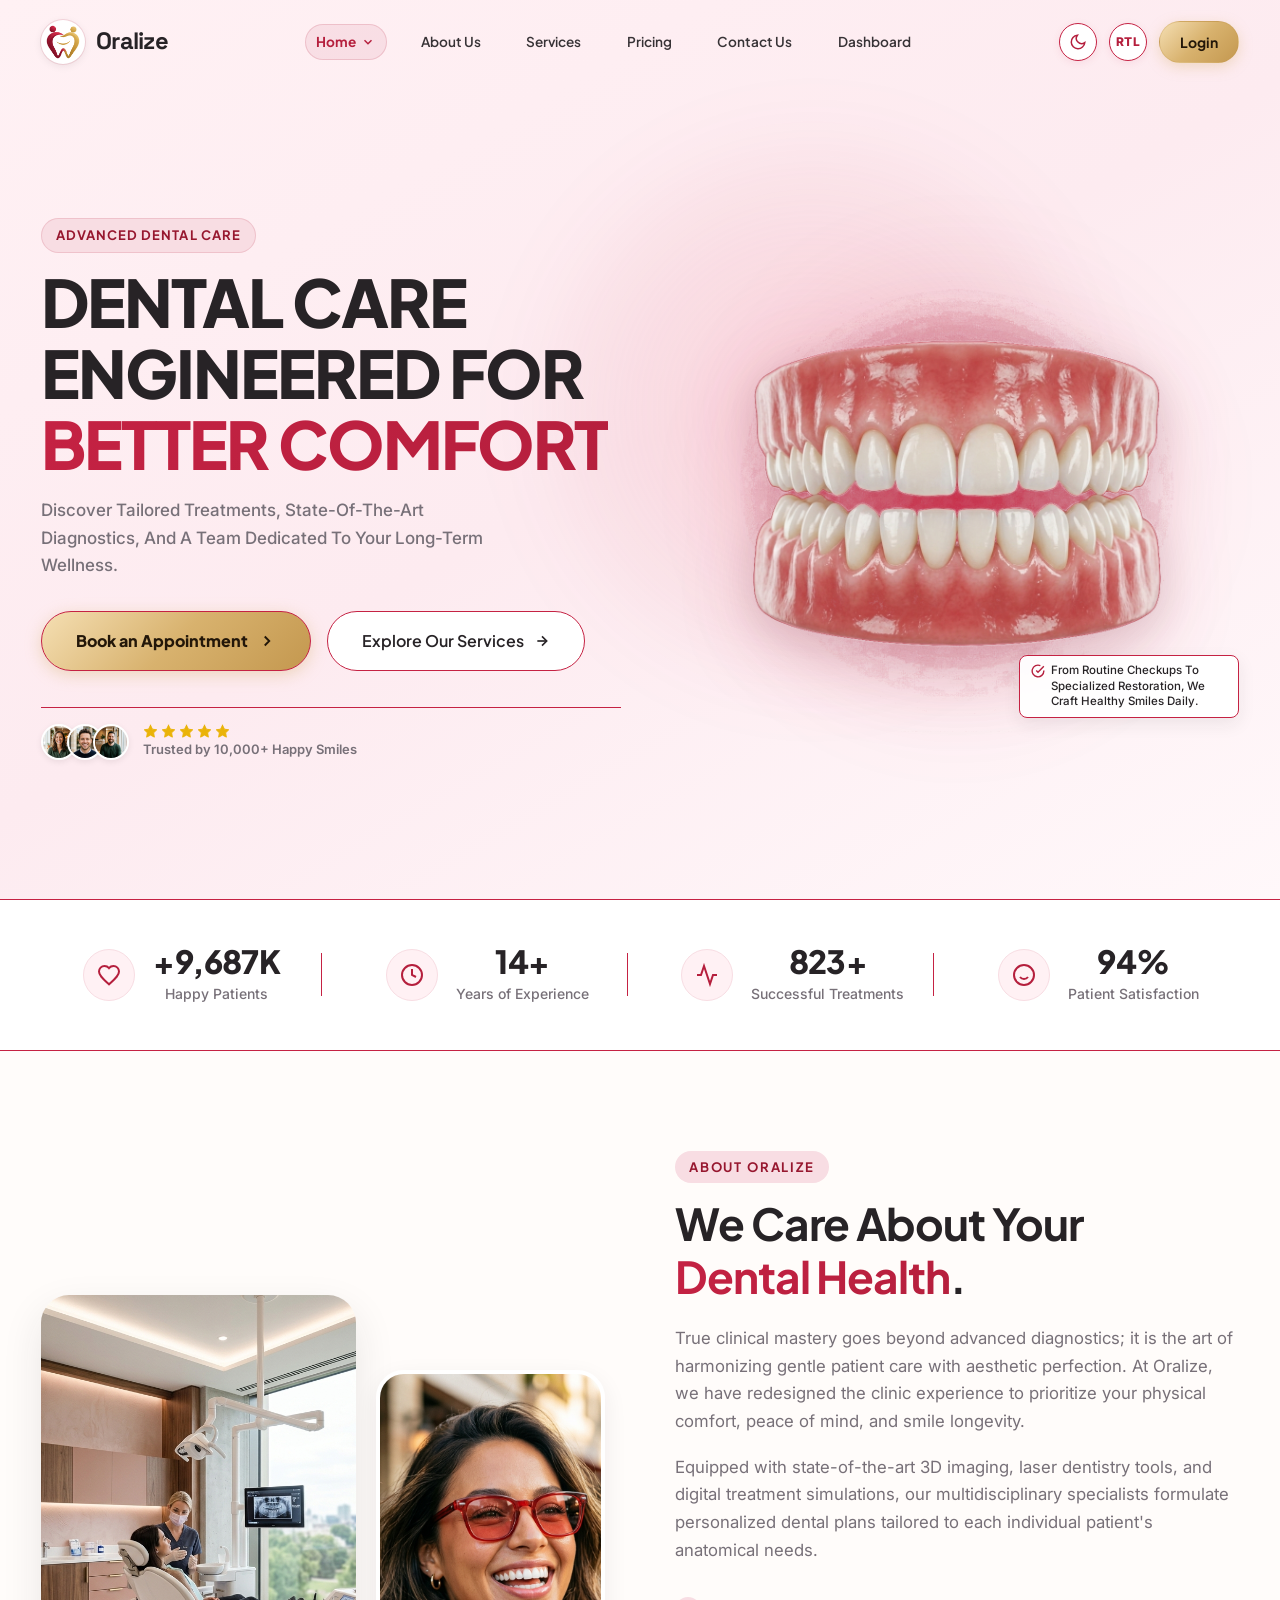
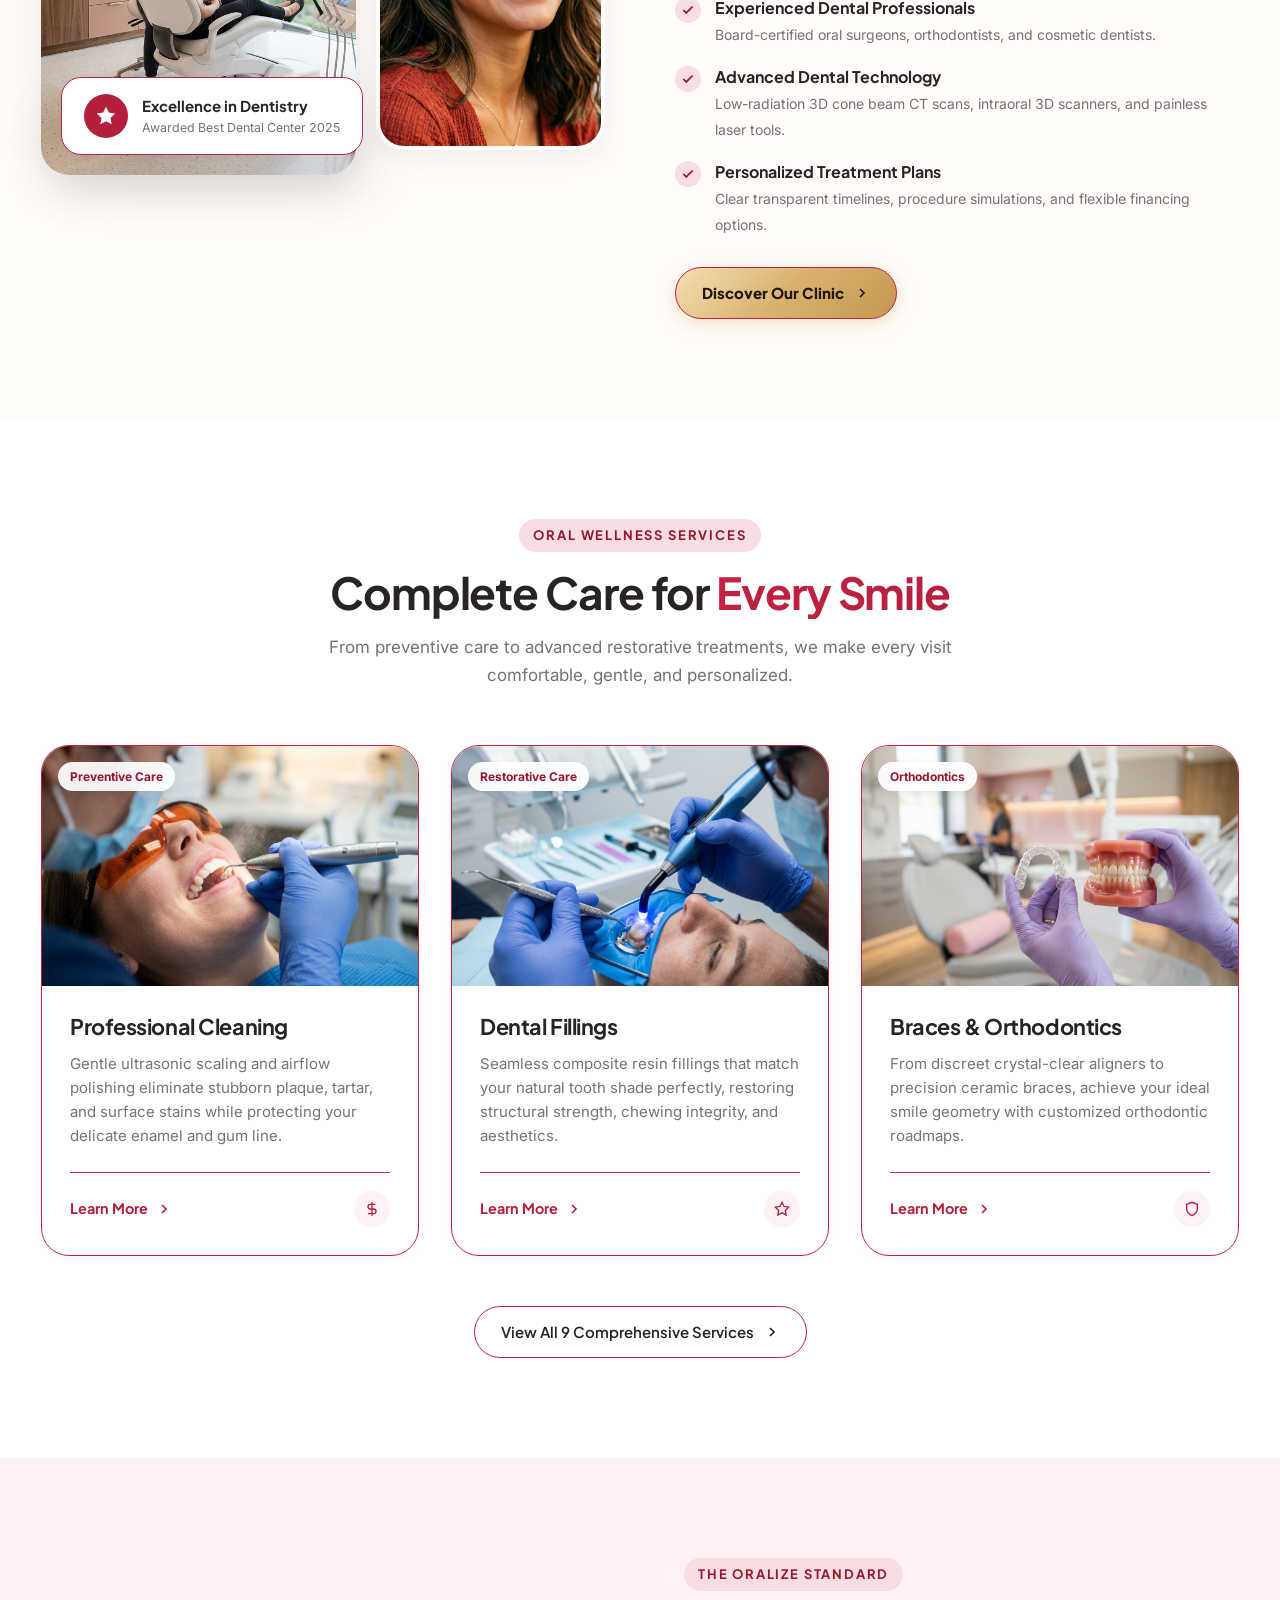
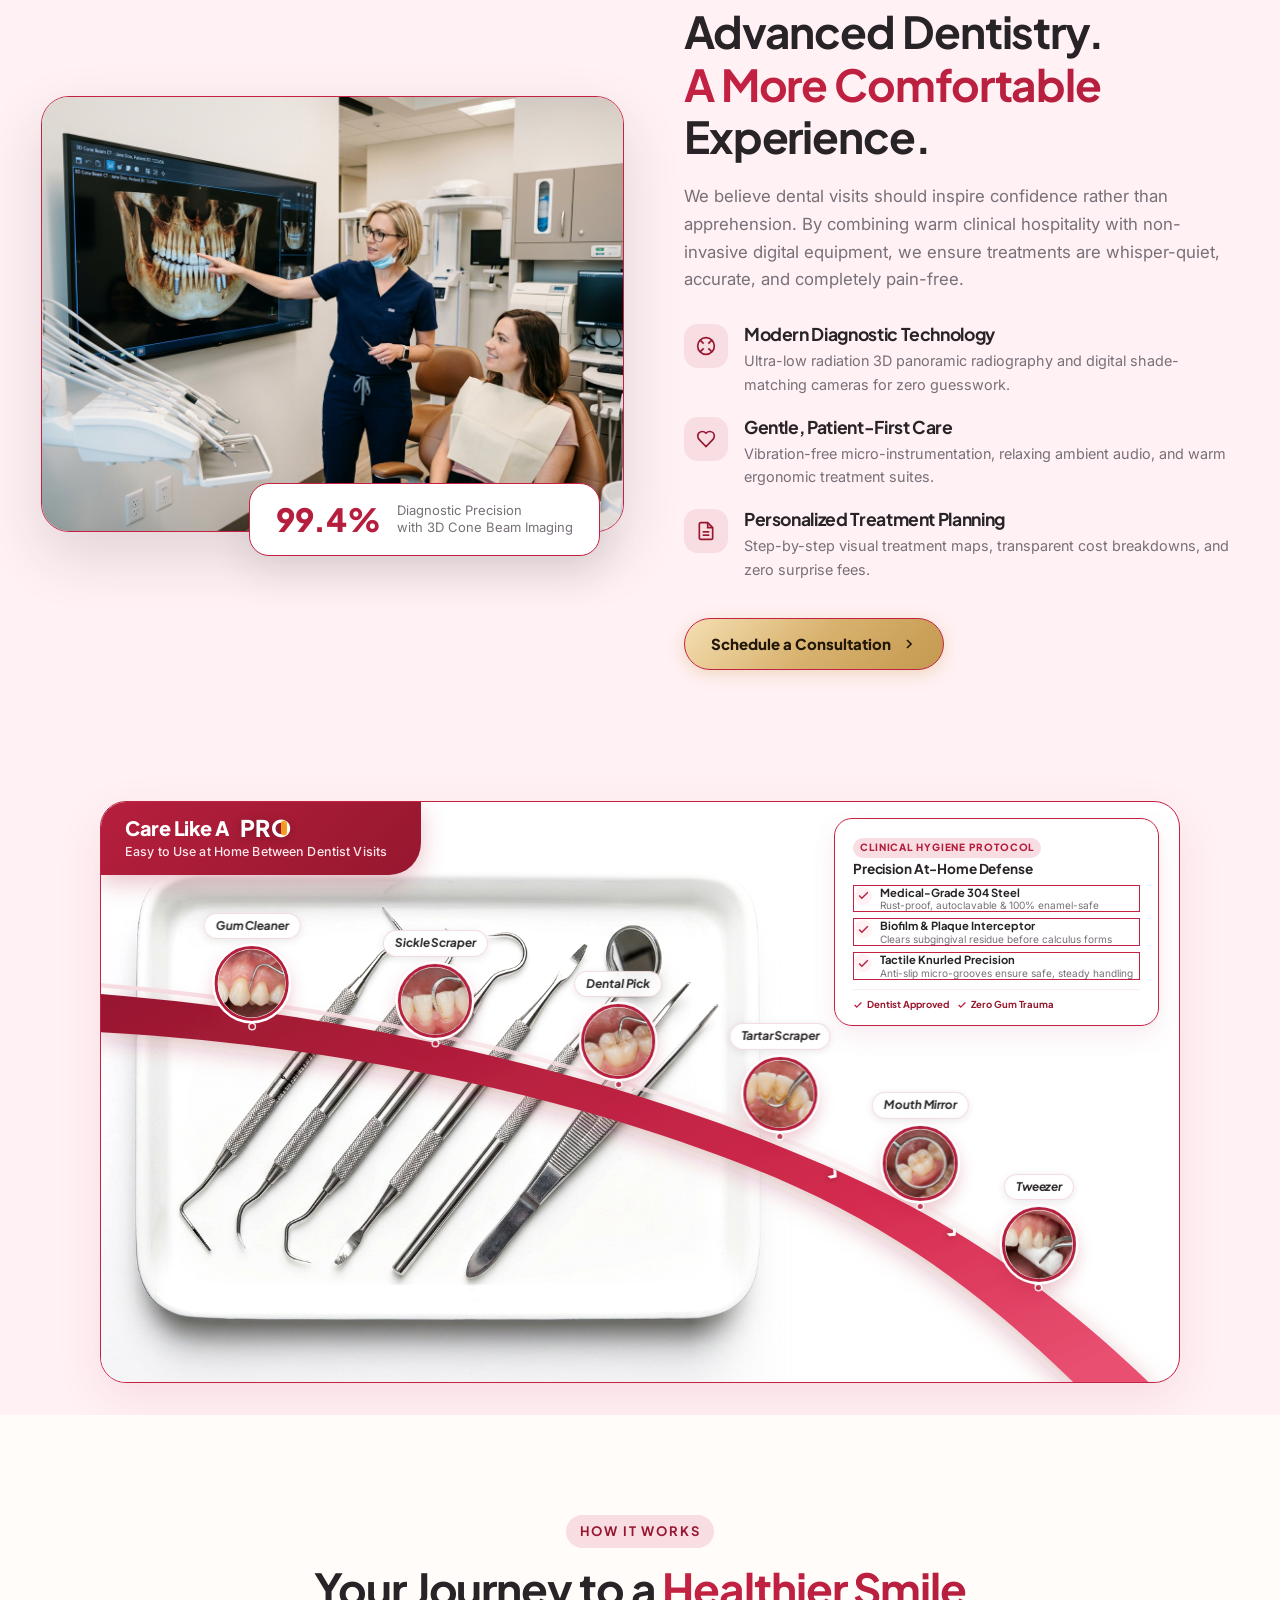
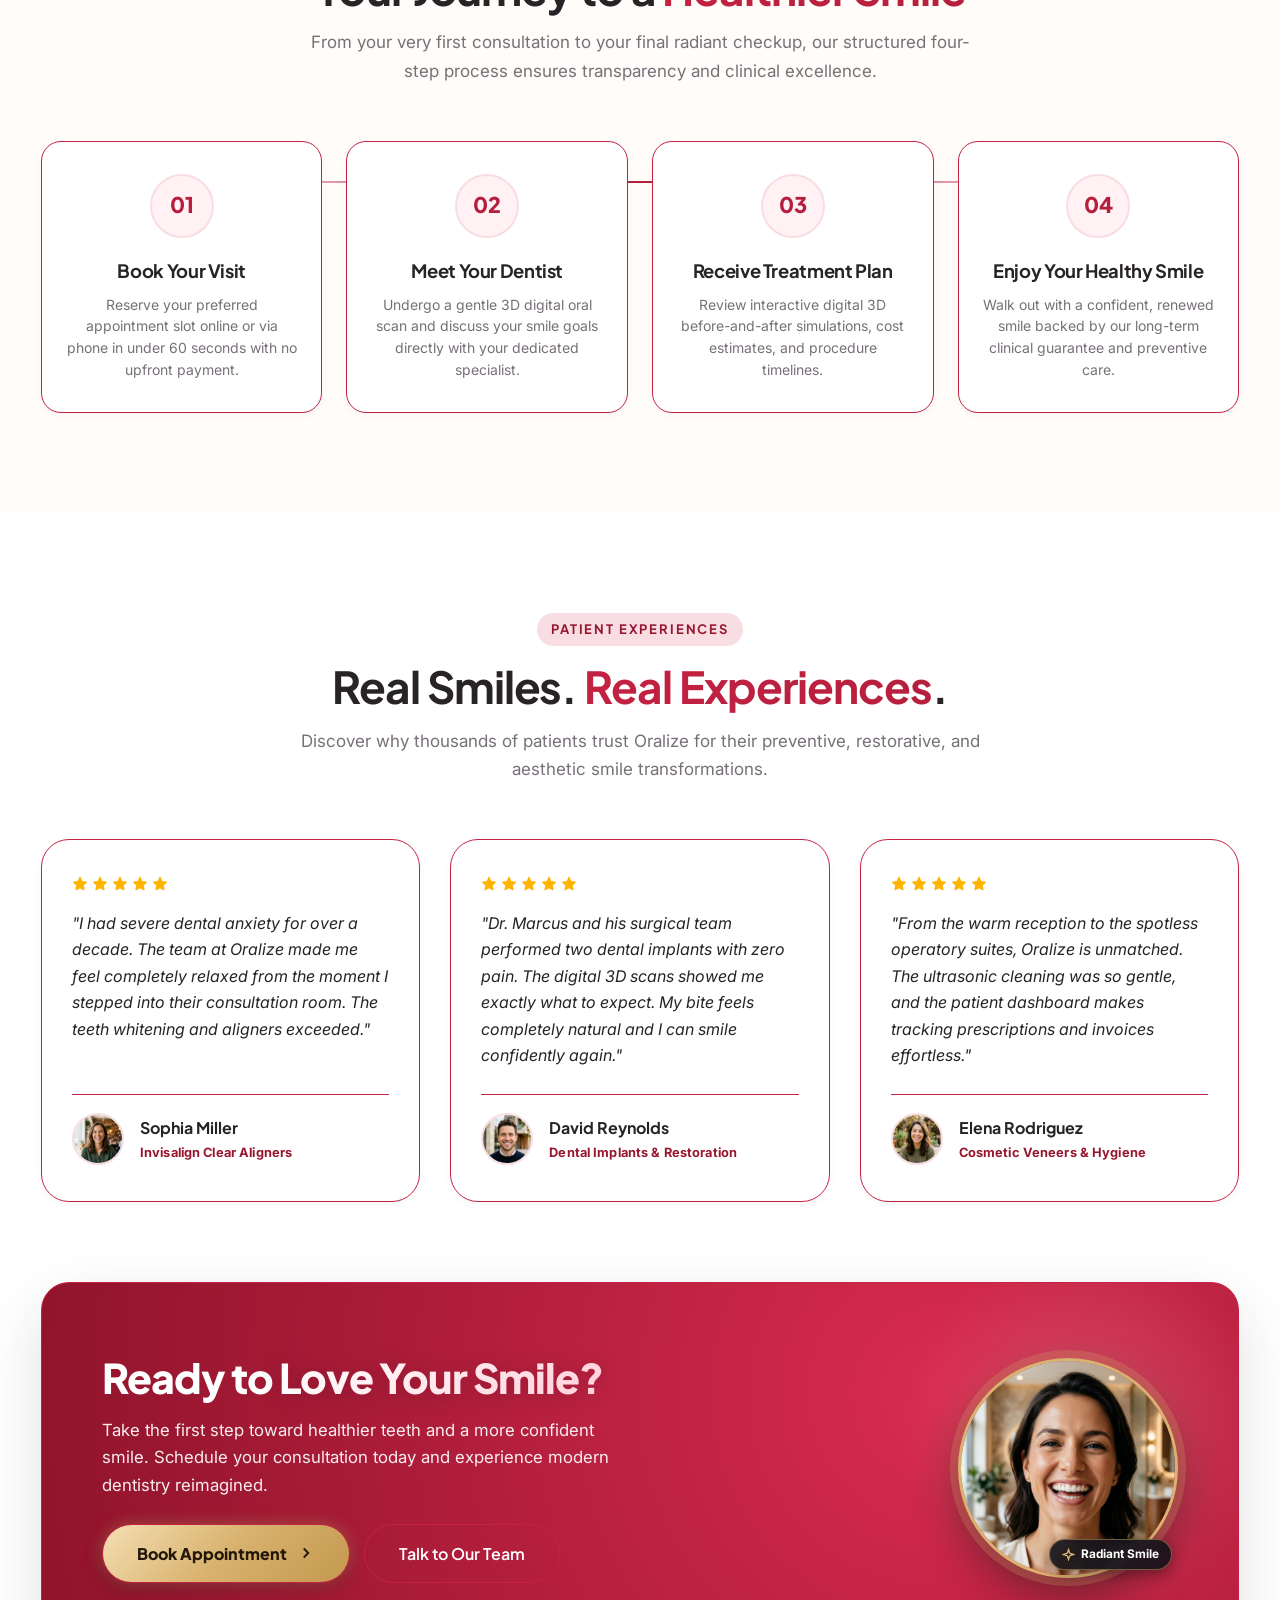
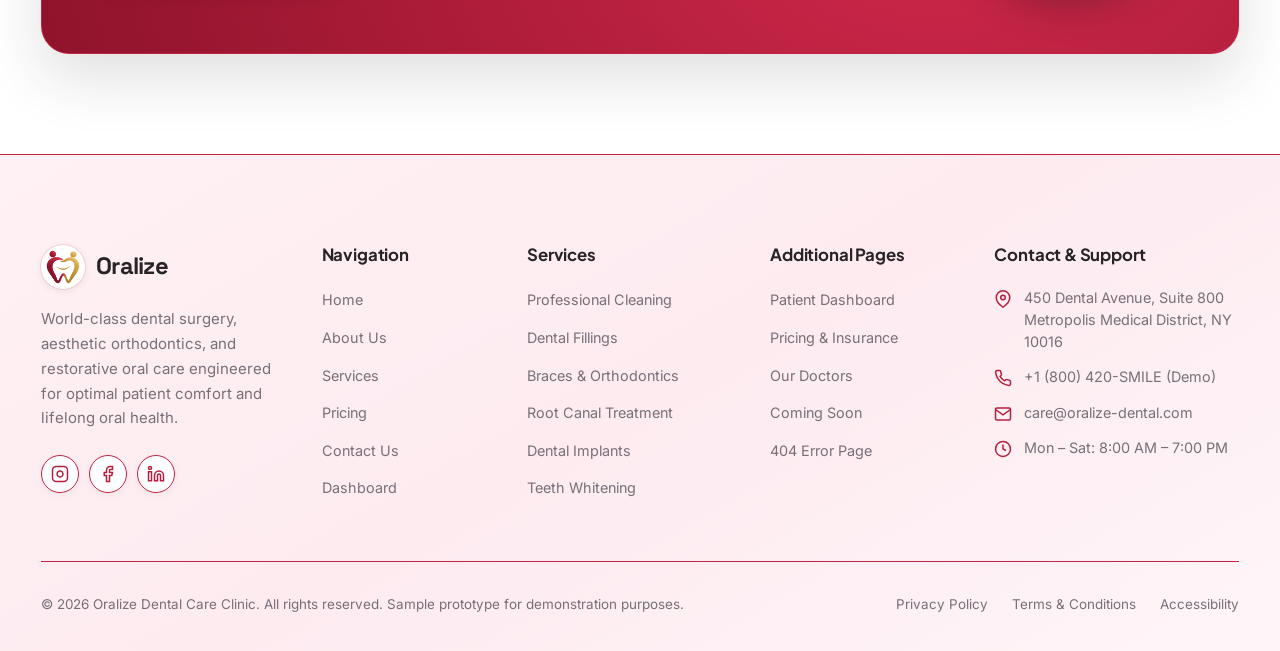
==== commit a9983166: "Add files via upload" ====
--- a/index.html
+++ b/index.html
@@ -146,12 +146,41 @@
                   height="36">
                 <img src="assets/images/patient_david.jpg" alt="Patient David" class="trust-avatar" width="36"
                   height="36">
-                <img src="assets/images/about_smile_stylish.jpg" alt="Happy Patient" class="trust-avatar" width="36"
+                <img src="assets/images/patient_liam.jpg" alt="Patient Liam" class="trust-avatar" width="36"
                   height="36">
               </div>
               <div class="trust-info">
                 <div class="trust-stars" aria-label="5 stars rating">
-                  <span>★</span><span>★</span><span>★</span><span>★</span><span>★</span>
+                  <svg class="lucide lucide-star" width="15" height="15" viewBox="0 0 24 24" fill="currentColor"
+                    stroke="currentColor" stroke-width="1.5" stroke-linecap="round" stroke-linejoin="round"
+                    aria-hidden="true">
+                    <polygon
+                      points="12 2 15.09 8.26 22 9.27 17 14.14 18.18 21.02 12 17.77 5.82 21.02 7 14.14 2 9.27 8.91 8.26 12 2" />
+                  </svg>
+                  <svg class="lucide lucide-star" width="15" height="15" viewBox="0 0 24 24" fill="currentColor"
+                    stroke="currentColor" stroke-width="1.5" stroke-linecap="round" stroke-linejoin="round"
+                    aria-hidden="true">
+                    <polygon
+                      points="12 2 15.09 8.26 22 9.27 17 14.14 18.18 21.02 12 17.77 5.82 21.02 7 14.14 2 9.27 8.91 8.26 12 2" />
+                  </svg>
+                  <svg class="lucide lucide-star" width="15" height="15" viewBox="0 0 24 24" fill="currentColor"
+                    stroke="currentColor" stroke-width="1.5" stroke-linecap="round" stroke-linejoin="round"
+                    aria-hidden="true">
+                    <polygon
+                      points="12 2 15.09 8.26 22 9.27 17 14.14 18.18 21.02 12 17.77 5.82 21.02 7 14.14 2 9.27 8.91 8.26 12 2" />
+                  </svg>
+                  <svg class="lucide lucide-star" width="15" height="15" viewBox="0 0 24 24" fill="currentColor"
+                    stroke="currentColor" stroke-width="1.5" stroke-linecap="round" stroke-linejoin="round"
+                    aria-hidden="true">
+                    <polygon
+                      points="12 2 15.09 8.26 22 9.27 17 14.14 18.18 21.02 12 17.77 5.82 21.02 7 14.14 2 9.27 8.91 8.26 12 2" />
+                  </svg>
+                  <svg class="lucide lucide-star" width="15" height="15" viewBox="0 0 24 24" fill="currentColor"
+                    stroke="currentColor" stroke-width="1.5" stroke-linecap="round" stroke-linejoin="round"
+                    aria-hidden="true">
+                    <polygon
+                      points="12 2 15.09 8.26 22 9.27 17 14.14 18.18 21.02 12 17.77 5.82 21.02 7 14.14 2 9.27 8.91 8.26 12 2" />
+                  </svg>
                 </div>
                 <span class="trust-label">Trusted by 10,000+ Happy Smiles</span>
               </div>
@@ -456,7 +485,8 @@
 
           <div class="feature-content">
             <div class="eyebrow eyebrow-badge">THE ORALIZE STANDARD</div>
-            <h2 id="feature-heading">Advanced Dentistry. <span class="highlight-champagne">A More Comfortable</span> Experience.</h2>
+            <h2 id="feature-heading">Advanced Dentistry. <span class="highlight-champagne">A More Comfortable</span>
+              Experience.</h2>
             <p>
               We believe dental visits should inspire confidence rather than apprehension. By combining warm clinical
               hospitality with non-invasive digital equipment, we ensure treatments are whisper-quiet, accurate, and
@@ -772,7 +802,36 @@
         <div class="testimonials-grid">
           <article class="testimonial-card">
             <div class="testimonial-rating" aria-label="5 out of 5 stars">
-              <span>★</span><span>★</span><span>★</span><span>★</span><span>★</span>
+              <svg class="lucide lucide-star" width="16" height="16" viewBox="0 0 24 24" fill="currentColor"
+                stroke="currentColor" stroke-width="1.5" stroke-linecap="round" stroke-linejoin="round"
+                aria-hidden="true">
+                <polygon
+                  points="12 2 15.09 8.26 22 9.27 17 14.14 18.18 21.02 12 17.77 5.82 21.02 7 14.14 2 9.27 8.91 8.26 12 2" />
+              </svg>
+              <svg class="lucide lucide-star" width="16" height="16" viewBox="0 0 24 24" fill="currentColor"
+                stroke="currentColor" stroke-width="1.5" stroke-linecap="round" stroke-linejoin="round"
+                aria-hidden="true">
+                <polygon
+                  points="12 2 15.09 8.26 22 9.27 17 14.14 18.18 21.02 12 17.77 5.82 21.02 7 14.14 2 9.27 8.91 8.26 12 2" />
+              </svg>
+              <svg class="lucide lucide-star" width="16" height="16" viewBox="0 0 24 24" fill="currentColor"
+                stroke="currentColor" stroke-width="1.5" stroke-linecap="round" stroke-linejoin="round"
+                aria-hidden="true">
+                <polygon
+                  points="12 2 15.09 8.26 22 9.27 17 14.14 18.18 21.02 12 17.77 5.82 21.02 7 14.14 2 9.27 8.91 8.26 12 2" />
+              </svg>
+              <svg class="lucide lucide-star" width="16" height="16" viewBox="0 0 24 24" fill="currentColor"
+                stroke="currentColor" stroke-width="1.5" stroke-linecap="round" stroke-linejoin="round"
+                aria-hidden="true">
+                <polygon
+                  points="12 2 15.09 8.26 22 9.27 17 14.14 18.18 21.02 12 17.77 5.82 21.02 7 14.14 2 9.27 8.91 8.26 12 2" />
+              </svg>
+              <svg class="lucide lucide-star" width="16" height="16" viewBox="0 0 24 24" fill="currentColor"
+                stroke="currentColor" stroke-width="1.5" stroke-linecap="round" stroke-linejoin="round"
+                aria-hidden="true">
+                <polygon
+                  points="12 2 15.09 8.26 22 9.27 17 14.14 18.18 21.02 12 17.77 5.82 21.02 7 14.14 2 9.27 8.91 8.26 12 2" />
+              </svg>
             </div>
             <p class="testimonial-quote">
               "I had severe dental anxiety for over a decade. The team at Oralize made me feel completely relaxed from
@@ -790,7 +849,36 @@
 
           <article class="testimonial-card">
             <div class="testimonial-rating" aria-label="5 out of 5 stars">
-              <span>★</span><span>★</span><span>★</span><span>★</span><span>★</span>
+              <svg class="lucide lucide-star" width="16" height="16" viewBox="0 0 24 24" fill="currentColor"
+                stroke="currentColor" stroke-width="1.5" stroke-linecap="round" stroke-linejoin="round"
+                aria-hidden="true">
+                <polygon
+                  points="12 2 15.09 8.26 22 9.27 17 14.14 18.18 21.02 12 17.77 5.82 21.02 7 14.14 2 9.27 8.91 8.26 12 2" />
+              </svg>
+              <svg class="lucide lucide-star" width="16" height="16" viewBox="0 0 24 24" fill="currentColor"
+                stroke="currentColor" stroke-width="1.5" stroke-linecap="round" stroke-linejoin="round"
+                aria-hidden="true">
+                <polygon
+                  points="12 2 15.09 8.26 22 9.27 17 14.14 18.18 21.02 12 17.77 5.82 21.02 7 14.14 2 9.27 8.91 8.26 12 2" />
+              </svg>
+              <svg class="lucide lucide-star" width="16" height="16" viewBox="0 0 24 24" fill="currentColor"
+                stroke="currentColor" stroke-width="1.5" stroke-linecap="round" stroke-linejoin="round"
+                aria-hidden="true">
+                <polygon
+                  points="12 2 15.09 8.26 22 9.27 17 14.14 18.18 21.02 12 17.77 5.82 21.02 7 14.14 2 9.27 8.91 8.26 12 2" />
+              </svg>
+              <svg class="lucide lucide-star" width="16" height="16" viewBox="0 0 24 24" fill="currentColor"
+                stroke="currentColor" stroke-width="1.5" stroke-linecap="round" stroke-linejoin="round"
+                aria-hidden="true">
+                <polygon
+                  points="12 2 15.09 8.26 22 9.27 17 14.14 18.18 21.02 12 17.77 5.82 21.02 7 14.14 2 9.27 8.91 8.26 12 2" />
+              </svg>
+              <svg class="lucide lucide-star" width="16" height="16" viewBox="0 0 24 24" fill="currentColor"
+                stroke="currentColor" stroke-width="1.5" stroke-linecap="round" stroke-linejoin="round"
+                aria-hidden="true">
+                <polygon
+                  points="12 2 15.09 8.26 22 9.27 17 14.14 18.18 21.02 12 17.77 5.82 21.02 7 14.14 2 9.27 8.91 8.26 12 2" />
+              </svg>
             </div>
             <p class="testimonial-quote">
               "Dr. Marcus and his surgical team performed two dental implants with zero pain. The digital 3D scans
@@ -808,15 +896,44 @@
 
           <article class="testimonial-card">
             <div class="testimonial-rating" aria-label="5 out of 5 stars">
-              <span>★</span><span>★</span><span>★</span><span>★</span><span>★</span>
+              <svg class="lucide lucide-star" width="16" height="16" viewBox="0 0 24 24" fill="currentColor"
+                stroke="currentColor" stroke-width="1.5" stroke-linecap="round" stroke-linejoin="round"
+                aria-hidden="true">
+                <polygon
+                  points="12 2 15.09 8.26 22 9.27 17 14.14 18.18 21.02 12 17.77 5.82 21.02 7 14.14 2 9.27 8.91 8.26 12 2" />
+              </svg>
+              <svg class="lucide lucide-star" width="16" height="16" viewBox="0 0 24 24" fill="currentColor"
+                stroke="currentColor" stroke-width="1.5" stroke-linecap="round" stroke-linejoin="round"
+                aria-hidden="true">
+                <polygon
+                  points="12 2 15.09 8.26 22 9.27 17 14.14 18.18 21.02 12 17.77 5.82 21.02 7 14.14 2 9.27 8.91 8.26 12 2" />
+              </svg>
+              <svg class="lucide lucide-star" width="16" height="16" viewBox="0 0 24 24" fill="currentColor"
+                stroke="currentColor" stroke-width="1.5" stroke-linecap="round" stroke-linejoin="round"
+                aria-hidden="true">
+                <polygon
+                  points="12 2 15.09 8.26 22 9.27 17 14.14 18.18 21.02 12 17.77 5.82 21.02 7 14.14 2 9.27 8.91 8.26 12 2" />
+              </svg>
+              <svg class="lucide lucide-star" width="16" height="16" viewBox="0 0 24 24" fill="currentColor"
+                stroke="currentColor" stroke-width="1.5" stroke-linecap="round" stroke-linejoin="round"
+                aria-hidden="true">
+                <polygon
+                  points="12 2 15.09 8.26 22 9.27 17 14.14 18.18 21.02 12 17.77 5.82 21.02 7 14.14 2 9.27 8.91 8.26 12 2" />
+              </svg>
+              <svg class="lucide lucide-star" width="16" height="16" viewBox="0 0 24 24" fill="currentColor"
+                stroke="currentColor" stroke-width="1.5" stroke-linecap="round" stroke-linejoin="round"
+                aria-hidden="true">
+                <polygon
+                  points="12 2 15.09 8.26 22 9.27 17 14.14 18.18 21.02 12 17.77 5.82 21.02 7 14.14 2 9.27 8.91 8.26 12 2" />
+              </svg>
             </div>
             <p class="testimonial-quote">
               "From the warm reception to the spotless operatory suites, Oralize is unmatched. The ultrasonic cleaning
               was so gentle, and the patient dashboard makes tracking prescriptions and invoices effortless."
             </p>
             <div class="testimonial-author-wrap">
-              <img src="assets/images/about_smile_stylish.jpg" alt="Elena Rodriguez" class="testimonial-avatar"
-                loading="lazy" width="52" height="52">
+              <img src="assets/images/patient_elena.jpg" alt="Elena Rodriguez" class="testimonial-avatar" loading="lazy"
+                width="52" height="52">
               <div>
                 <div class="testimonial-author-name">Elena Rodriguez</div>
                 <div class="testimonial-treatment-tag">Cosmetic Veneers & Hygiene</div>
@@ -833,18 +950,34 @@
                 Take the first step toward healthier teeth and a more confident smile. Schedule your consultation today
                 and experience modern dentistry reimagined.
               </p>
-            </div>
-            <div class="cta-actions">
-              <button type="button" class="btn btn-primary btn-lg btn-book-appointment"
-                data-open-modal="appointment-modal">
-                <span>Book Your Appointment</span>
-                <svg width="18" height="18" viewBox="0 0 24 24" fill="none" stroke="currentColor" stroke-width="2.5">
-                  <polyline points="9 18 15 12 9 6" />
+              <div class="cta-actions">
+                <button type="button" class="btn btn-primary btn-lg btn-book-appointment"
+                  data-open-modal="appointment-modal">
+                  <span>Book Appointment</span>
+                  <svg width="18" height="18" viewBox="0 0 24 24" fill="none" stroke="currentColor" stroke-width="2.5" aria-hidden="true">
+                    <polyline points="9 18 15 12 9 6" />
+                  </svg>
+                </button>
+                <a href="contact.html" class="btn btn-outline-white btn-lg">
+                  <span>Talk to Our Team</span>
+                </a>
+              </div>
+            </div>
+
+            <!-- Right Side: Premium Circular Image with Luxury Border & Glow -->
+            <div class="cta-circle-visual" aria-hidden="true">
+              <div class="cta-circle-halo"></div>
+              <div class="cta-circle-frame">
+                <img src="assets/images/cta_smile_circle.jpg" alt="Patient smiling with radiant healthy teeth"
+                  class="cta-circle-img" width="220" height="220" loading="lazy">
+              </div>
+              <div class="cta-circle-badge">
+                <svg class="lucide lucide-sparkles" width="13" height="13" viewBox="0 0 24 24" fill="none"
+                  stroke="currentColor" stroke-width="2.5" aria-hidden="true">
+                  <path d="m12 3-1.912 5.813a2 2 0 0 1-1.275 1.275L3 12l5.813 1.912a2 2 0 0 1 1.275 1.275L12 21l1.912-5.813a2 2 0 0 1 1.275-1.275L21 12l-5.813-1.912a2 2 0 0 1-1.275-1.275L12 3Z"/>
                 </svg>
-              </button>
-              <a href="contact.html" class="btn btn-outline-white btn-lg">
-                <span>Talk to Our Team</span>
-              </a>
+                <span>Radiant Smile</span>
+              </div>
             </div>
           </div>
         </div>
@@ -1063,4 +1196,4 @@
   <script src="index.js"></script>
 </body>
 
-</html>
+</html>
--- a/index.css
+++ b/index.css
@@ -12,7 +12,11 @@
   --color-primary-text: #272326;
   --color-secondary-text: #777078;
   --color-muted-text: #9e979e;
-  --color-border-subtle: rgba(181, 31, 61, 0.08);
+  --color-cherry-red: #C52243;
+  --color-border: #C52243;
+  --card-border-color: #C52243;
+  --btn-border-color: #C52243;
+  --color-border-subtle: rgba(197, 34, 67, 0.16);
   --color-gold-base: #D8B26E;
   --color-gold-light: #F5E2B8;
   --color-gold-bright: #FFE8BA;
@@ -81,25 +85,27 @@
   }
 }
 [data-theme="dark"] {
-  --bg-body: #780e22;
-  --bg-surface: #8d132b;
-  --bg-surface-alt: #9f1733;
-  --bg-surface-card: #861128;
-  --color-warm-white: #780e22;
-  --color-pure-white: #8d132b;
-  --color-soft-pink-surface: #650a1b;
+  --bg-body: #121316;
+  --bg-surface: #1a1b20;
+  --bg-surface-alt: #22242a;
+  --bg-surface-card: #1a1b20;
+  --color-warm-white: #121316;
+  --color-pure-white: #1a1b20;
+  --color-soft-pink-surface: #18191e;
   --text-main: #ffffff;
-  --text-muted: #fcdde4;
+  --text-muted: #9ca3af;
   --text-light: #ffffff;
-  --color-border: rgba(255, 255, 255, 0.28);
-  --color-border-subtle: rgba(255, 255, 255, 0.18);
-  --color-bright-rose: #ffccd5;
-  --color-blush-pink: rgba(255, 255, 255, 0.18);
-  --color-footer-bg: #570717;
-  --color-footer-surface: #690a1d;
+  --color-border: #D8B26E;
+  --card-border-color: #D8B26E;
+  --btn-border-color: #D8B26E;
+  --color-border-subtle: rgba(216, 178, 110, 0.35);
+  --color-bright-rose: #f17a91;
+  --color-blush-pink: rgba(255, 255, 255, 0.1);
+  --color-footer-bg: #0d0e11;
+  --color-footer-surface: #141519;
   --color-footer-text: #ffffff;
-  --color-footer-secondary: #fcdde4;
-  --color-footer-border: rgba(255, 255, 255, 0.22);
+  --color-footer-secondary: #9ca3af;
+  --color-footer-border: rgba(255, 255, 255, 0.1);
   --color-gold-base: #D8B26E;
   --color-gold-light: #F8E3B8;
   --color-gold-bright: #FFF2D6;
@@ -110,11 +116,11 @@
   --gradient-gold-btn: linear-gradient(135deg, #F8E3B8 0%, #D8B26E 50%, #B88E44 100%);
   --gradient-gold-btn-hover: linear-gradient(135deg, #FFF4D6 0%, #E8C482 50%, #CCA04E 100%);
   --gradient-gold-text: linear-gradient(135deg, #FFF4D2 0%, #E8C482 45%, #CFA04C 100%);
-  --shadow-sm: 0 2px 8px rgba(45, 4, 12, 0.35);
-  --shadow-md: 0 8px 24px rgba(45, 4, 12, 0.45);
-  --shadow-lg: 0 16px 40px rgba(45, 4, 12, 0.55);
-  --shadow-xl: 0 24px 60px rgba(45, 4, 12, 0.65);
-  --shadow-red: 0 10px 30px rgba(255, 255, 255, 0.25);
+  --shadow-sm: 0 2px 8px rgba(0, 0, 0, 0.45);
+  --shadow-md: 0 8px 24px rgba(0, 0, 0, 0.55);
+  --shadow-lg: 0 16px 40px rgba(0, 0, 0, 0.65);
+  --shadow-xl: 0 24px 60px rgba(0, 0, 0, 0.75);
+  --shadow-red: 0 10px 30px rgba(181, 31, 61, 0.35);
 }
 [data-theme="dark"] .btn-primary {
   background: var(--gradient-gold-btn) !important;
@@ -137,17 +143,17 @@
 }
 [data-theme="dark"] .btn-white {
   background: #ffffff;
-  color: #8d132b;
-  box-shadow: 0 4px 16px rgba(0, 0, 0, 0.3);
+  color: #121316;
+  box-shadow: 0 4px 16px rgba(0, 0, 0, 0.4);
 }
 [data-theme="dark"] .btn-white:hover {
   background: #ffffff !important;
-  color: #550716 !important;
-  box-shadow: 0 8px 24px rgba(255, 255, 255, 0.35) !important;
+  color: #000000 !important;
+  box-shadow: 0 8px 24px rgba(255, 255, 255, 0.25) !important;
   transform: translateY(-2px);
 }
 [data-theme="dark"] .btn-white:hover svg {
-  stroke: #550716 !important;
+  stroke: #000000 !important;
 }
 [data-theme="dark"] .btn-outline {
   border-color: rgba(255, 255, 255, 0.45);
@@ -492,7 +498,7 @@
 [data-theme="dark"] .site-header.is-scrolled .header-icon-btn:hover,
 [data-theme="dark"] .site-header.is-light .header-icon-btn:hover {
   background: #ffffff;
-  color: #8d132b;
+  color: #121316;
   border-color: #ffffff;
   box-shadow: 0 4px 14px rgba(255, 255, 255, 0.25);
   transform: translateY(-1px);
@@ -569,7 +575,7 @@
 }
 [data-theme="dark"] .site-header.hero-overlay .header-icon-btn:hover {
   background: #ffffff;
-  color: #8d132b;
+  color: #121316;
   border-color: #ffffff;
   box-shadow: 0 4px 14px rgba(255, 255, 255, 0.25);
 }
@@ -582,10 +588,10 @@
   height: 74px;
 }
 [data-theme="dark"] .site-header.is-scrolled {
-  background: rgba(118, 14, 34, 0.95);
-  box-shadow: 0 4px 20px rgba(45, 4, 12, 0.45);
-  color: #ffffff;
-  border-bottom: 1px solid rgba(255, 255, 255, 0.16);
+  background: rgba(18, 19, 22, 0.94);
+  box-shadow: 0 4px 20px rgba(0, 0, 0, 0.55);
+  color: #ffffff;
+  border-bottom: 1px solid rgba(255, 255, 255, 0.12);
 }
 .site-header.is-light {
   background: var(--bg-surface);
@@ -593,9 +599,9 @@
   border-bottom: 1px solid var(--color-border);
 }
 [data-theme="dark"] .site-header.is-light {
-  background: #780e22;
-  color: #ffffff;
-  border-bottom: 1px solid rgba(255, 255, 255, 0.16);
+  background: #141519;
+  color: #ffffff;
+  border-bottom: 1px solid rgba(255, 255, 255, 0.12);
 }
 .header-inner {
   display: flex;
@@ -905,8 +911,8 @@
   width: 100%;
 }
 [data-theme="dark"] .hero-section {
-  background: radial-gradient(circle at 65% 42%, #d62d51 0%, #b81f3e 40%, #90142b 85%, #760e22 100%);
-  border-bottom: 1px solid rgba(255, 255, 255, 0.16);
+  background: radial-gradient(circle at 65% 42%, rgba(200, 30, 60, 0.22) 0%, rgba(151, 23, 47, 0.1) 45%, transparent 70%), linear-gradient(180deg, #16171b 0%, #121316 100%);
+  border-bottom: 1px solid rgba(255, 255, 255, 0.12);
   color: #ffffff;
 }
 .hero-section::before {
@@ -970,7 +976,7 @@
   max-width: 480px;
 }
 [data-theme="dark"] .hero-intro-text {
-  color: #fcdde4;
+  color: #9ca3af;
 }
 .hero-actions {
   display: flex;
@@ -1084,7 +1090,7 @@
   font-weight: 600;
 }
 [data-theme="dark"] .trust-label {
-  color: #fcdde4;
+  color: #9ca3af;
 }
 .hero-visual-container {
   position: relative;
@@ -1249,12 +1255,12 @@
 }
 [data-theme="dark"] .stat-item:hover .stat-icon {
   background: #ffffff !important;
-  color: #8d132b !important;
+  color: #121316 !important;
   border-color: #ffffff !important;
   box-shadow: 0 6px 20px rgba(255, 255, 255, 0.3);
 }
 [data-theme="dark"] .stat-item:hover .stat-icon svg {
-  stroke: #8d132b !important;
+  stroke: #121316 !important;
 }
 .stat-number {
   font-family: var(--font-heading);
@@ -1277,7 +1283,7 @@
   text-align: center;
 }
 [data-theme="dark"] .stat-label {
-  color: #fcdde4 !important;
+  color: #9ca3af !important;
 }
 .about-section {
   background: var(--bg-body);
@@ -1643,7 +1649,7 @@
   line-height: 1.35;
 }
 [data-theme="dark"] .feature-stat-txt {
-  color: #fcdde4 !important;
+  color: #9ca3af !important;
 }
 .feature-content h2 {
   margin-bottom: 20px;
@@ -1768,7 +1774,7 @@
 }
 [data-theme="dark"] .process-step-card:hover .process-step-number {
   background: #ffffff !important;
-  color: #8d132b !important;
+  color: #121316 !important;
   border-color: #ffffff !important;
   box-shadow: 0 6px 20px rgba(255, 255, 255, 0.3);
 }
@@ -1889,32 +1895,112 @@
 }
 .cta-banner-inner {
   display: grid;
-  grid-template-columns: 1.3fr 1fr;
-  align-items: center;
-  gap: 40px;
+  grid-template-columns: 1.35fr 0.85fr;
+  align-items: center;
+  gap: 48px;
   position: relative;
   z-index: 2;
+  border: none !important;
+  box-shadow: none !important;
+  background: transparent !important;
 }
 .cta-content h2 {
   color: #ffffff;
-  font-size: clamp(2rem, 3.2vw, 2.85rem);
-  margin-bottom: 16px;
+  font-size: clamp(2rem, 3.2vw, 2.75rem);
+  margin-bottom: 14px;
   font-weight: 800;
-  transition: color var(--transition-fast);
+  line-height: 1.2;
 }
 .cta-content p {
-  color: rgba(255, 255, 255, 0.9);
-  font-size: 1.1rem;
+  color: rgba(255, 255, 255, 0.92);
+  font-size: 1.05rem;
+  line-height: 1.65;
   max-width: 540px;
-  margin-bottom: 0;
-  transition: color var(--transition-fast);
+  margin-bottom: 24px;
 }
 .cta-actions {
   display: flex;
   align-items: center;
-  justify-content: flex-end;
-  gap: 16px;
+  gap: 14px;
   flex-wrap: wrap;
+}
+
+/* Right Side: Premium Circular Image Visual */
+.cta-circle-visual {
+  display: flex;
+  justify-content: center;
+  align-items: center;
+  position: relative;
+  margin-inline-start: auto;
+}
+.cta-circle-halo {
+  position: absolute;
+  width: 270px;
+  height: 270px;
+  border-radius: 50%;
+  background: radial-gradient(circle, rgba(216, 178, 110, 0.3) 0%, rgba(216, 178, 110, 0.08) 50%, transparent 72%);
+  pointer-events: none;
+  animation: pulseHalo 4s ease-in-out infinite alternate;
+}
+@keyframes pulseHalo {
+  0% { transform: scale(0.95); opacity: 0.7; }
+  100% { transform: scale(1.05); opacity: 1; }
+}
+.cta-circle-frame {
+  position: relative;
+  width: 220px;
+  height: 220px;
+  border-radius: 50%;
+  overflow: hidden;
+  box-sizing: border-box;
+  border: 3.5px solid #D8B26E !important;
+  box-shadow: 0 0 0 8px rgba(216, 178, 110, 0.22), 0 18px 45px rgba(0, 0, 0, 0.45);
+  transition: transform var(--transition-normal, 0.35s ease), box-shadow var(--transition-normal, 0.35s ease);
+}
+[data-theme="light"] .cta-circle-frame {
+  border-color: #F5DFB3 !important;
+  box-shadow: 0 0 0 8px rgba(245, 223, 179, 0.3), 0 16px 36px rgba(143, 19, 43, 0.35);
+}
+.cta-circle-frame:hover {
+  transform: scale(1.04);
+  box-shadow: 0 0 0 11px rgba(216, 178, 110, 0.32), 0 22px 55px rgba(0, 0, 0, 0.55);
+}
+.cta-circle-img {
+  width: 100%;
+  height: 100%;
+  object-fit: cover;
+  display: block;
+  transition: transform 0.65s cubic-bezier(0.16, 1, 0.3, 1);
+}
+.cta-circle-frame:hover .cta-circle-img {
+  transform: scale(1.06);
+}
+.cta-circle-badge {
+  position: absolute;
+  bottom: 8px;
+  right: 6px;
+  z-index: 3;
+  display: inline-flex;
+  align-items: center;
+  gap: 6px;
+  padding: 5px 12px;
+  border-radius: var(--radius-pill);
+  background: rgba(16, 18, 26, 0.88);
+  backdrop-filter: blur(10px);
+  -webkit-backdrop-filter: blur(10px);
+  border: 1px solid rgba(216, 178, 110, 0.45);
+  color: #ffffff;
+  font-size: 0.74rem;
+  font-weight: 700;
+  box-shadow: 0 4px 14px rgba(0, 0, 0, 0.35);
+  pointer-events: none;
+}
+.cta-circle-badge svg {
+  color: var(--color-champagne-gold, #D8B26E);
+}
+[dir="rtl"] .cta-circle-badge {
+  right: auto;
+  left: 6px;
 }
 [data-theme="dark"] .cta-banner-wrap .cta-content h2,
 [data-theme="dark"] .cta-banner-wrap:hover .cta-content h2,
@@ -2186,7 +2272,7 @@
   max-width: 320px;
 }
 [data-theme="dark"] .footer-brand p {
-  color: #fcdde4;
+  color: #9ca3af;
 }
 .footer-socials {
   display: flex;
@@ -2218,7 +2304,7 @@
 }
 [data-theme="dark"] .social-link:hover {
   background: #ffffff;
-  color: #760e22;
+  color: #121316;
   border-color: #ffffff;
 }
 .footer-column h4 {
@@ -2249,7 +2335,7 @@
   padding-inline-start: 4px;
 }
 [data-theme="dark"] .footer-nav-link {
-  color: #fcdde4;
+  color: #9ca3af;
 }
 [data-theme="dark"] .footer-nav-link:hover {
   color: #ffffff;
@@ -2268,7 +2354,7 @@
   line-height: 1.5;
 }
 [data-theme="dark"] .footer-contact-item {
-  color: #fcdde4;
+  color: #9ca3af;
 }
 .footer-contact-item svg {
   width: 18px;
@@ -2293,7 +2379,7 @@
 }
 [data-theme="dark"] .footer-bottom-bar {
   border-top-color: var(--color-footer-border);
-  color: #fcdde4;
+  color: #9ca3af;
 }
 .footer-bottom-links {
   display: flex;
@@ -2307,7 +2393,7 @@
   color: var(--color-primary);
 }
 [data-theme="dark"] .footer-bottom-link {
-  color: #fcdde4;
+  color: #9ca3af;
 }
 [data-theme="dark"] .footer-bottom-link:hover {
   color: #ffffff;
@@ -2502,9 +2588,9 @@
   background: var(--color-soft-pink-surface);
 }
 [data-theme="dark"] .dashboard-table th {
-  background: #650a1b;
-  color: #ffffff;
-  border-bottom: 1px solid rgba(255, 255, 255, 0.18);
+  background: #18191e;
+  color: #ffffff;
+  border-bottom: 1px solid rgba(255, 255, 255, 0.12);
 }
 [data-theme="dark"] .dashboard-table td {
   border-bottom: 1px solid rgba(255, 255, 255, 0.12);
@@ -2826,7 +2912,7 @@
 [dir="rtl"][data-theme="dark"] .header-icon-btn:hover,
 [dir="rtl"] [data-theme="dark"] .header-icon-btn:hover {
   background: #ffffff;
-  color: #8d132b;
+  color: #121316;
   border-color: #ffffff;
 }
 [dir="rtl"] .dropdown-menu {
@@ -3025,9 +3111,25 @@
   .cta-banner-inner {
     grid-template-columns: 1fr;
     text-align: center;
+    gap: 32px;
+  }
+  .cta-content p {
+    margin-inline: auto;
   }
   .cta-actions {
     justify-content: center;
+  }
+  .cta-circle-visual {
+    margin-inline: auto;
+    order: -1;
+  }
+  .cta-circle-frame {
+    width: 180px;
+    height: 180px;
+  }
+  .cta-circle-halo {
+    width: 220px;
+    height: 220px;
   }
   .dashboard-metrics-grid {
     grid-template-columns: repeat(2, 1fr);
@@ -3234,7 +3336,7 @@
   overflow: hidden;
 }
 [data-theme="dark"] .instruments-showcase-section {
-  background: radial-gradient(circle at 75% 30%, #b81f3e 0%, #90142b 55%, #760e22 100%);
+  background: #121316;
 }
 .instruments-showcase-card {
   position: relative;
@@ -3247,9 +3349,9 @@
   overflow: hidden;
 }
 [data-theme="dark"] .instruments-showcase-card {
-  background: rgba(118, 14, 34, 0.48);
-  border-color: rgba(255, 255, 255, 0.18);
-  box-shadow: 0 20px 50px rgba(0, 0, 0, 0.38);
+  background: #1a1b20;
+  border-color: rgba(255, 255, 255, 0.12);
+  box-shadow: 0 20px 50px rgba(0, 0, 0, 0.55);
   backdrop-filter: blur(16px);
 }
 .instruments-stage-arena {
@@ -3564,7 +3666,7 @@
 }
 [data-theme="dark"] .tool-callout-item:hover .tool-title-label {
   background: #ffffff;
-  color: #760e22;
+  color: #121316;
   border-color: #ffffff;
   box-shadow: 0 6px 18px rgba(255, 255, 255, 0.35);
   text-shadow: none;
@@ -3876,12 +3978,12 @@
 [data-theme="dark"] .service-card:hover .service-icon-circle,
 [data-theme="dark"] .home2-service-featured:hover .service-icon-circle {
   background: #ffffff !important;
-  color: #8d132b !important;
+  color: #121316 !important;
   border-color: #ffffff !important;
 }
 [data-theme="dark"] .service-card:hover .service-icon-circle svg,
 [data-theme="dark"] .home2-service-featured:hover .service-icon-circle svg {
-  stroke: #8d132b !important;
+  stroke: #121316 !important;
 }
 [data-theme="dark"] .stat-number,
 [data-theme="dark"] .feature-stat-num,
@@ -3991,7 +4093,7 @@
 [data-theme="dark"] .pricing-card-box,
 [data-theme="dark"] .cs-timer-pod,
 [data-theme="dark"] .auth-card {
-  border-color: rgba(255, 255, 255, 0.26) !important;
+  border-color: #D8B26E !important;
 }
 [data-theme="dark"] .stat-icon,
 [data-theme="dark"] .metric-icon-wrap,
@@ -4087,47 +4189,12 @@
 .submit-inquiry-btn,
 .dash-filter-pill.active,
 .pricing-toggle-btn.active,
-.services-circular-badge,
-[data-theme="dark"] .dash-btn-primary,
-[data-theme="dark"] .cs-subscribe-btn,
-[data-theme="dark"] .error-btn-primary,
-[data-theme="dark"] .dash-filter-pill.active,
-[data-theme="dark"] .pricing-toggle-btn.active,
-[data-theme="dark"] .services-circular-badge {
+.services-circular-badge {
   background: var(--gradient-gold-btn) !important;
   color: var(--color-gold-text) !important;
-  border: 1px solid rgba(196, 152, 79, 0.4) !important;
+  border: 1.5px solid #C52243 !important;
   font-weight: 800;
   box-shadow: 0 4px 16px rgba(216, 178, 110, 0.4) !important;
-}
-.btn-primary:hover,
-.dash-btn-primary:hover,
-.cs-subscribe-btn:hover,
-.error-btn-primary:hover,
-.submit-inquiry-btn:hover,
-.services-circular-badge:hover,
-[data-theme="dark"] .dash-btn-primary:hover,
-[data-theme="dark"] .cs-subscribe-btn:hover,
-[data-theme="dark"] .error-btn-primary:hover,
-[data-theme="dark"] .services-circular-badge:hover {
-  background: var(--gradient-gold-btn-hover) !important;
-  color: #140C03 !important;
-  box-shadow: 0 8px 26px rgba(216, 178, 110, 0.55) !important;
-}
-.dash-btn-primary svg,
-.cs-subscribe-btn svg,
-.error-btn-primary svg,
-.submit-inquiry-btn svg,
-.services-circular-badge svg,
-.services-circular-badge text {
-  stroke: currentColor;
-}
-.services-circular-badge .services-rotating-text text {
-  fill: currentColor;
-  stroke: none;
-}
-.submit-inquiry-btn .spinner-svg .path {
-  stroke: var(--color-gold-text) !important;
 }
 [data-theme="dark"] .btn-primary,
 [data-theme="dark"] .dash-btn-primary,
@@ -4137,6 +4204,545 @@
 [data-theme="dark"] .dash-filter-pill.active,
 [data-theme="dark"] .pricing-toggle-btn.active,
 [data-theme="dark"] .services-circular-badge {
-  border-color: rgba(248, 227, 184, 0.45) !important;
+  background: var(--gradient-gold-btn) !important;
+  color: var(--color-gold-text) !important;
+  border: 1.5px solid #D8B26E !important;
   box-shadow: 0 4px 18px rgba(0, 0, 0, 0.35), 0 0 18px rgba(216, 178, 110, 0.4) !important;
 }
+.btn-primary:hover,
+.dash-btn-primary:hover,
+.cs-subscribe-btn:hover,
+.error-btn-primary:hover,
+.submit-inquiry-btn:hover,
+.services-circular-badge:hover {
+  background: var(--gradient-gold-btn-hover) !important;
+  color: #140C03 !important;
+  border-color: #97172F !important;
+  box-shadow: 0 8px 26px rgba(216, 178, 110, 0.55) !important;
+}
+[data-theme="dark"] .btn-primary:hover,
+[data-theme="dark"] .dash-btn-primary:hover,
+[data-theme="dark"] .cs-subscribe-btn:hover,
+[data-theme="dark"] .error-btn-primary:hover,
+[data-theme="dark"] .submit-inquiry-btn:hover,
+[data-theme="dark"] .services-circular-badge:hover {
+  background: var(--gradient-gold-btn-hover) !important;
+  color: #140C03 !important;
+  border-color: #FFF2D6 !important;
+  box-shadow: 0 8px 26px rgba(216, 178, 110, 0.55) !important;
+}
+.dash-btn-primary svg,
+.cs-subscribe-btn svg,
+.error-btn-primary svg,
+.submit-inquiry-btn svg,
+.services-circular-badge svg,
+.services-circular-badge text {
+  stroke: currentColor;
+}
+.services-circular-badge .services-rotating-text text {
+  fill: currentColor;
+  stroke: none;
+}
+.submit-inquiry-btn .spinner-svg .path {
+  stroke: var(--color-gold-text) !important;
+}
+
+/* ==========================================================================
+   MASTER BORDER SYSTEM FOR ALL CARDS AND BUTTONS
+   Light Mode: Cherry Red Border (#C52243)
+   Dark Mode: Gold Border (#D8B26E)
+   ========================================================================== */
+
+/* --------------------------------------------------------------------------
+   1. ALL CARDS - LIGHT MODE (Cherry Red #C52243)
+   -------------------------------------------------------------------------- */
+.card,
+.service-card,
+.service-card-item,
+.home2-service-featured,
+.home2-service-compact,
+.process-step-card,
+.sd-step-card,
+.sd-process-step,
+.sd-benefit-card,
+.services-principle-item,
+.testimonial-card,
+.testimonial-item,
+.home2-featured-testimonial,
+.feature-img-card,
+.feature-card-item,
+.instruments-feature-card,
+.instruments-showcase-card,
+.metric-card,
+.stat-card,
+.services-showcase-stat-card,
+.pricing-card-box,
+.pricing-card-item,
+.pricing-three-card,
+.pricing-table-card,
+.pricing-rollout-card,
+.rollout-image-card,
+.pricing-hero-caption-card,
+.about-mv-card,
+.about-mission-card,
+.about-vision-card,
+.about-timeline-card,
+.about-team-card,
+.about-story-img-card,
+.about-cta-card-box,
+.home2-doctor-card,
+.home2-dentist-card,
+.home2-cta-card,
+.home2-hero-caption-card,
+.contact-card,
+.contact-triptych-card,
+.contact-info-card,
+.contact-form-card,
+.contact-form-wrapper,
+.location-card-container,
+.dash-card,
+.dash-kpi-card,
+.dash-flowchart-card,
+.dash-op-card,
+.dash-doc-card,
+.dash-treatment-card,
+.dash-calculator-card,
+.dash-payer-card,
+.dash-side-doctor-card,
+.dash-user-card-head,
+.dash-operatory-item-box,
+.auth-card,
+.auth-card-container,
+.auth-visual-quote-card,
+.cs-timer-pod,
+.cs-card,
+.error-card,
+.modal-dialog,
+.appointment-modal-card,
+.lightbox-dialog,
+.services-cta-banner,
+.sd-cta-banner,
+.about-cta-banner,
+.home2-cta-banner,
+.contact-cta-wrapper,
+.cta-banner-wrap {
+  border: 1.5px solid #C52243 !important;
+  transition: border-color var(--transition-normal, 0.25s ease), box-shadow var(--transition-normal, 0.25s ease), transform var(--transition-normal, 0.25s ease);
+}
+
+.card:hover,
+.service-card:hover,
+.service-card-item:hover,
+.home2-service-featured:hover,
+.home2-service-compact:hover,
+.process-step-card:hover,
+.sd-step-card:hover,
+.sd-process-step:hover,
+.sd-benefit-card:hover,
+.services-principle-item:hover,
+.testimonial-card:hover,
+.testimonial-item:hover,
+.home2-featured-testimonial:hover,
+.feature-img-card:hover,
+.instruments-feature-card:hover,
+.instruments-showcase-card:hover,
+.metric-card:hover,
+.stat-card:hover,
+.services-showcase-stat-card:hover,
+.pricing-card-box:hover,
+.pricing-card-item:hover,
+.pricing-three-card:hover,
+.pricing-table-card:hover,
+.pricing-rollout-card:hover,
+.rollout-image-card:hover,
+.about-mv-card:hover,
+.about-team-card:hover,
+.home2-doctor-card:hover,
+.contact-card:hover,
+.contact-triptych-card:hover,
+.dash-card:hover,
+.dash-kpi-card:hover,
+.dash-doc-card:hover,
+.dash-treatment-card:hover,
+.dash-calculator-card:hover,
+.dash-payer-card:hover,
+.dash-side-doctor-card:hover {
+  border-color: #E62E54 !important;
+}
+
+/* --------------------------------------------------------------------------
+   2. ALL BUTTONS - LIGHT MODE (Cherry Red #C52243)
+   -------------------------------------------------------------------------- */
+.btn,
+button.btn,
+a.btn,
+button:not(.faq-trigger):not(.accordion-trigger):not(.tab-btn),
+input[type="button"],
+input[type="submit"],
+.btn-primary,
+.btn-secondary,
+.btn-outline,
+.btn-white,
+.btn-outline-white,
+.btn-rose,
+.btn-book-appointment,
+.btn-book-service,
+.btn-table-book,
+.header-login-btn,
+.nav-mobile-login-btn,
+.header-icon-btn,
+.icon-btn,
+.theme-toggle,
+.rtl-toggle,
+.dash-ctrl-btn,
+.mobile-nav-toggle,
+.pricing-card-btn,
+.pricing-toggle-btn,
+.pricing-btn-highlighted,
+.filter-tag-btn,
+.dash-filter-pill,
+.services-circular-badge,
+.rollout-toggle-btn,
+.rollout-roll-next-btn,
+.dash-btn,
+.dash-btn-primary,
+.dash-btn-outline,
+.dash-btn-sm,
+.dash-profile-btn,
+.dash-sidebar-logout-btn,
+.dash-side-cta,
+.cs-subscribe-btn,
+.error-btn-primary,
+.error-btn-secondary,
+.submit-inquiry-btn,
+.contact-submit-btn,
+.auth-submit-btn,
+.about-cta-btn-main,
+.about-cta-btn-sub,
+.home2-cta-btn-main,
+.home2-cta-btn-sub,
+.home2-dentists-next-btn,
+.about-pill-primary,
+.about-pill-btn,
+.location-directions-btn,
+.modal-close-btn,
+.lightbox-close-btn {
+  border: 1.5px solid #C52243 !important;
+  transition: all var(--transition-fast, 0.2s ease);
+}
+
+.btn:hover,
+button.btn:hover,
+a.btn:hover,
+button:not(.faq-trigger):not(.accordion-trigger):not(.tab-btn):hover,
+input[type="button"]:hover,
+input[type="submit"]:hover,
+.btn-primary:hover,
+.btn-secondary:hover,
+.btn-outline:hover,
+.btn-white:hover,
+.btn-outline-white:hover,
+.btn-rose:hover,
+.btn-book-appointment:hover,
+.btn-book-service:hover,
+.btn-table-book:hover,
+.header-login-btn:hover,
+.nav-mobile-login-btn:hover,
+.header-icon-btn:hover,
+.icon-btn:hover,
+.theme-toggle:hover,
+.rtl-toggle:hover,
+.dash-ctrl-btn:hover,
+.mobile-nav-toggle:hover,
+.pricing-card-btn:hover,
+.pricing-toggle-btn:hover,
+.pricing-btn-highlighted:hover,
+.filter-tag-btn:hover,
+.dash-filter-pill:hover,
+.services-circular-badge:hover,
+.rollout-toggle-btn:hover,
+.rollout-roll-next-btn:hover,
+.dash-btn:hover,
+.dash-btn-primary:hover,
+.dash-btn-outline:hover,
+.dash-btn-sm:hover,
+.dash-profile-btn:hover,
+.dash-sidebar-logout-btn:hover,
+.dash-side-cta:hover,
+.cs-subscribe-btn:hover,
+.error-btn-primary:hover,
+.error-btn-secondary:hover,
+.submit-inquiry-btn:hover,
+.contact-submit-btn:hover,
+.auth-submit-btn:hover,
+.about-cta-btn-main:hover,
+.about-cta-btn-sub:hover,
+.home2-cta-btn-main:hover,
+.home2-cta-btn-sub:hover,
+.home2-dentists-next-btn:hover,
+.about-pill-primary:hover,
+.about-pill-btn:hover,
+.location-directions-btn:hover,
+.modal-close-btn:hover,
+.lightbox-close-btn:hover {
+  border-color: #97172F !important;
+}
+
+/* --------------------------------------------------------------------------
+   3. ALL CARDS - DARK MODE (Gold #D8B26E)
+   -------------------------------------------------------------------------- */
+[data-theme="dark"] .card,
+[data-theme="dark"] .service-card,
+[data-theme="dark"] .service-card-item,
+[data-theme="dark"] .home2-service-featured,
+[data-theme="dark"] .home2-service-compact,
+[data-theme="dark"] .process-step-card,
+[data-theme="dark"] .sd-step-card,
+[data-theme="dark"] .sd-process-step,
+[data-theme="dark"] .sd-benefit-card,
+[data-theme="dark"] .services-principle-item,
+[data-theme="dark"] .testimonial-card,
+[data-theme="dark"] .testimonial-item,
+[data-theme="dark"] .home2-featured-testimonial,
+[data-theme="dark"] .feature-img-card,
+[data-theme="dark"] .feature-card-item,
+[data-theme="dark"] .instruments-feature-card,
+[data-theme="dark"] .instruments-showcase-card,
+[data-theme="dark"] .metric-card,
+[data-theme="dark"] .stat-card,
+[data-theme="dark"] .services-showcase-stat-card,
+[data-theme="dark"] .pricing-card-box,
+[data-theme="dark"] .pricing-card-item,
+[data-theme="dark"] .pricing-three-card,
+[data-theme="dark"] .pricing-table-card,
+[data-theme="dark"] .pricing-rollout-card,
+[data-theme="dark"] .rollout-image-card,
+[data-theme="dark"] .pricing-hero-caption-card,
+[data-theme="dark"] .about-mv-card,
+[data-theme="dark"] .about-mission-card,
+[data-theme="dark"] .about-vision-card,
+[data-theme="dark"] .about-timeline-card,
+[data-theme="dark"] .about-team-card,
+[data-theme="dark"] .about-story-img-card,
+[data-theme="dark"] .about-cta-card-box,
+[data-theme="dark"] .home2-doctor-card,
+[data-theme="dark"] .home2-dentist-card,
+[data-theme="dark"] .home2-cta-card,
+[data-theme="dark"] .home2-hero-caption-card,
+[data-theme="dark"] .contact-card,
+[data-theme="dark"] .contact-triptych-card,
+[data-theme="dark"] .contact-info-card,
+[data-theme="dark"] .contact-form-card,
+[data-theme="dark"] .contact-form-wrapper,
+[data-theme="dark"] .location-card-container,
+[data-theme="dark"] .dash-card,
+[data-theme="dark"] .dash-kpi-card,
+[data-theme="dark"] .dash-flowchart-card,
+[data-theme="dark"] .dash-op-card,
+[data-theme="dark"] .dash-doc-card,
+[data-theme="dark"] .dash-treatment-card,
+[data-theme="dark"] .dash-calculator-card,
+[data-theme="dark"] .dash-payer-card,
+[data-theme="dark"] .dash-side-doctor-card,
+[data-theme="dark"] .dash-user-card-head,
+[data-theme="dark"] .dash-operatory-item-box,
+[data-theme="dark"] .auth-card,
+[data-theme="dark"] .auth-card-container,
+[data-theme="dark"] .auth-visual-quote-card,
+[data-theme="dark"] .cs-timer-pod,
+[data-theme="dark"] .cs-card,
+[data-theme="dark"] .error-card,
+[data-theme="dark"] .modal-dialog,
+[data-theme="dark"] .appointment-modal-card,
+[data-theme="dark"] .lightbox-dialog,
+[data-theme="dark"] .services-cta-banner,
+[data-theme="dark"] .sd-cta-banner,
+[data-theme="dark"] .about-cta-banner,
+[data-theme="dark"] .home2-cta-banner,
+[data-theme="dark"] .contact-cta-wrapper,
+[data-theme="dark"] .cta-banner-wrap {
+  border: 1.5px solid #D8B26E !important;
+}
+
+[data-theme="dark"] .card:hover,
+[data-theme="dark"] .service-card:hover,
+[data-theme="dark"] .service-card-item:hover,
+[data-theme="dark"] .home2-service-featured:hover,
+[data-theme="dark"] .home2-service-compact:hover,
+[data-theme="dark"] .process-step-card:hover,
+[data-theme="dark"] .sd-step-card:hover,
+[data-theme="dark"] .sd-process-step:hover,
+[data-theme="dark"] .sd-benefit-card:hover,
+[data-theme="dark"] .services-principle-item:hover,
+[data-theme="dark"] .testimonial-card:hover,
+[data-theme="dark"] .testimonial-item:hover,
+[data-theme="dark"] .home2-featured-testimonial:hover,
+[data-theme="dark"] .feature-img-card:hover,
+[data-theme="dark"] .instruments-feature-card:hover,
+[data-theme="dark"] .instruments-showcase-card:hover,
+[data-theme="dark"] .metric-card:hover,
+[data-theme="dark"] .stat-card:hover,
+[data-theme="dark"] .services-showcase-stat-card:hover,
+[data-theme="dark"] .pricing-card-box:hover,
+[data-theme="dark"] .pricing-card-item:hover,
+[data-theme="dark"] .pricing-three-card:hover,
+[data-theme="dark"] .pricing-table-card:hover,
+[data-theme="dark"] .pricing-rollout-card:hover,
+[data-theme="dark"] .rollout-image-card:hover,
+[data-theme="dark"] .about-mv-card:hover,
+[data-theme="dark"] .about-team-card:hover,
+[data-theme="dark"] .home2-doctor-card:hover,
+[data-theme="dark"] .contact-card:hover,
+[data-theme="dark"] .contact-triptych-card:hover,
+[data-theme="dark"] .dash-card:hover,
+[data-theme="dark"] .dash-kpi-card:hover,
+[data-theme="dark"] .dash-doc-card:hover,
+[data-theme="dark"] .dash-treatment-card:hover,
+[data-theme="dark"] .dash-calculator-card:hover,
+[data-theme="dark"] .dash-payer-card:hover,
+[data-theme="dark"] .dash-side-doctor-card:hover {
+  border-color: #F8E3B8 !important;
+}
+
+/* --------------------------------------------------------------------------
+   4. ALL BUTTONS - DARK MODE (Gold #D8B26E)
+   -------------------------------------------------------------------------- */
+[data-theme="dark"] .btn,
+[data-theme="dark"] button.btn,
+[data-theme="dark"] a.btn,
+[data-theme="dark"] button:not(.faq-trigger):not(.accordion-trigger):not(.tab-btn),
+[data-theme="dark"] input[type="button"],
+[data-theme="dark"] input[type="submit"],
+[data-theme="dark"] .btn-primary,
+[data-theme="dark"] .btn-secondary,
+[data-theme="dark"] .btn-outline,
+[data-theme="dark"] .btn-white,
+[data-theme="dark"] .btn-outline-white,
+[data-theme="dark"] .btn-rose,
+[data-theme="dark"] .btn-book-appointment,
+[data-theme="dark"] .btn-book-service,
+[data-theme="dark"] .btn-table-book,
+[data-theme="dark"] .header-login-btn,
+[data-theme="dark"] .nav-mobile-login-btn,
+[data-theme="dark"] .header-icon-btn,
+[data-theme="dark"] .icon-btn,
+[data-theme="dark"] .theme-toggle,
+[data-theme="dark"] .rtl-toggle,
+[data-theme="dark"] .dash-ctrl-btn,
+[data-theme="dark"] .mobile-nav-toggle,
+[data-theme="dark"] .pricing-card-btn,
+[data-theme="dark"] .pricing-toggle-btn,
+[data-theme="dark"] .pricing-btn-highlighted,
+[data-theme="dark"] .filter-tag-btn,
+[data-theme="dark"] .dash-filter-pill,
+[data-theme="dark"] .services-circular-badge,
+[data-theme="dark"] .rollout-toggle-btn,
+[data-theme="dark"] .rollout-roll-next-btn,
+[data-theme="dark"] .dash-btn,
+[data-theme="dark"] .dash-btn-primary,
+[data-theme="dark"] .dash-btn-outline,
+[data-theme="dark"] .dash-btn-sm,
+[data-theme="dark"] .dash-profile-btn,
+[data-theme="dark"] .dash-sidebar-logout-btn,
+[data-theme="dark"] .dash-side-cta,
+[data-theme="dark"] .cs-subscribe-btn,
+[data-theme="dark"] .error-btn-primary,
+[data-theme="dark"] .error-btn-secondary,
+[data-theme="dark"] .submit-inquiry-btn,
+[data-theme="dark"] .contact-submit-btn,
+[data-theme="dark"] .auth-submit-btn,
+[data-theme="dark"] .about-cta-btn-main,
+[data-theme="dark"] .about-cta-btn-sub,
+[data-theme="dark"] .home2-cta-btn-main,
+[data-theme="dark"] .home2-cta-btn-sub,
+[data-theme="dark"] .home2-dentists-next-btn,
+[data-theme="dark"] .about-pill-primary,
+[data-theme="dark"] .about-pill-btn,
+[data-theme="dark"] .location-directions-btn,
+[data-theme="dark"] .modal-close-btn,
+[data-theme="dark"] .lightbox-close-btn {
+  border: 1.5px solid #D8B26E !important;
+}
+
+[data-theme="dark"] .btn:hover,
+[data-theme="dark"] button.btn:hover,
+[data-theme="dark"] a.btn:hover,
+[data-theme="dark"] button:not(.faq-trigger):not(.accordion-trigger):not(.tab-btn):hover,
+[data-theme="dark"] input[type="button"]:hover,
+[data-theme="dark"] input[type="submit"]:hover,
+[data-theme="dark"] .btn-primary:hover,
+[data-theme="dark"] .btn-secondary:hover,
+[data-theme="dark"] .btn-outline:hover,
+[data-theme="dark"] .btn-white:hover,
+[data-theme="dark"] .btn-outline-white:hover,
+[data-theme="dark"] .btn-rose:hover,
+[data-theme="dark"] .btn-book-appointment:hover,
+[data-theme="dark"] .btn-book-service:hover,
+[data-theme="dark"] .btn-table-book:hover,
+[data-theme="dark"] .header-login-btn:hover,
+[data-theme="dark"] .nav-mobile-login-btn:hover,
+[data-theme="dark"] .header-icon-btn:hover,
+[data-theme="dark"] .icon-btn:hover,
+[data-theme="dark"] .theme-toggle:hover,
+[data-theme="dark"] .rtl-toggle:hover,
+[data-theme="dark"] .dash-ctrl-btn:hover,
+[data-theme="dark"] .mobile-nav-toggle:hover,
+[data-theme="dark"] .pricing-card-btn:hover,
+[data-theme="dark"] .pricing-toggle-btn:hover,
+[data-theme="dark"] .pricing-btn-highlighted:hover,
+[data-theme="dark"] .filter-tag-btn:hover,
+[data-theme="dark"] .dash-filter-pill:hover,
+[data-theme="dark"] .services-circular-badge:hover,
+[data-theme="dark"] .rollout-toggle-btn:hover,
+[data-theme="dark"] .rollout-roll-next-btn:hover,
+[data-theme="dark"] .dash-btn:hover,
+[data-theme="dark"] .dash-btn-primary:hover,
+[data-theme="dark"] .dash-btn-outline:hover,
+[data-theme="dark"] .dash-btn-sm:hover,
+[data-theme="dark"] .dash-profile-btn:hover,
+[data-theme="dark"] .dash-sidebar-logout-btn:hover,
+[data-theme="dark"] .dash-side-cta:hover,
+[data-theme="dark"] .cs-subscribe-btn:hover,
+[data-theme="dark"] .error-btn-primary:hover,
+[data-theme="dark"] .error-btn-secondary:hover,
+[data-theme="dark"] .submit-inquiry-btn:hover,
+[data-theme="dark"] .contact-submit-btn:hover,
+[data-theme="dark"] .auth-submit-btn:hover,
+[data-theme="dark"] .about-cta-btn-main:hover,
+[data-theme="dark"] .about-cta-btn-sub:hover,
+[data-theme="dark"] .home2-cta-btn-main:hover,
+[data-theme="dark"] .home2-cta-btn-sub:hover,
+[data-theme="dark"] .home2-dentists-next-btn:hover,
+[data-theme="dark"] .about-pill-primary:hover,
+[data-theme="dark"] .about-pill-btn:hover,
+[data-theme="dark"] .location-directions-btn:hover,
+[data-theme="dark"] .modal-close-btn:hover,
+[data-theme="dark"] .lightbox-close-btn:hover {
+  border-color: #FFF2D6 !important;
+}
+
+/* ==========================================================================
+   LUCIDE ICONS STANDARDIZATION & ALIGNMENT
+   ========================================================================== */
+.lucide {
+  display: inline-block;
+  vertical-align: middle;
+  flex-shrink: 0;
+}
+.trust-stars svg,
+.about-trust-stars svg,
+.testimonial-rating svg {
+  display: inline-block;
+  flex-shrink: 0;
+  color: inherit;
+}
+.pricing-check-icon svg,
+.trust-pill-icon svg,
+.chip-icon svg,
+.about-cta-badge-icon svg,
+.home2-cta-badge-icon svg {
+  display: block;
+  margin: auto;
+}
+
+
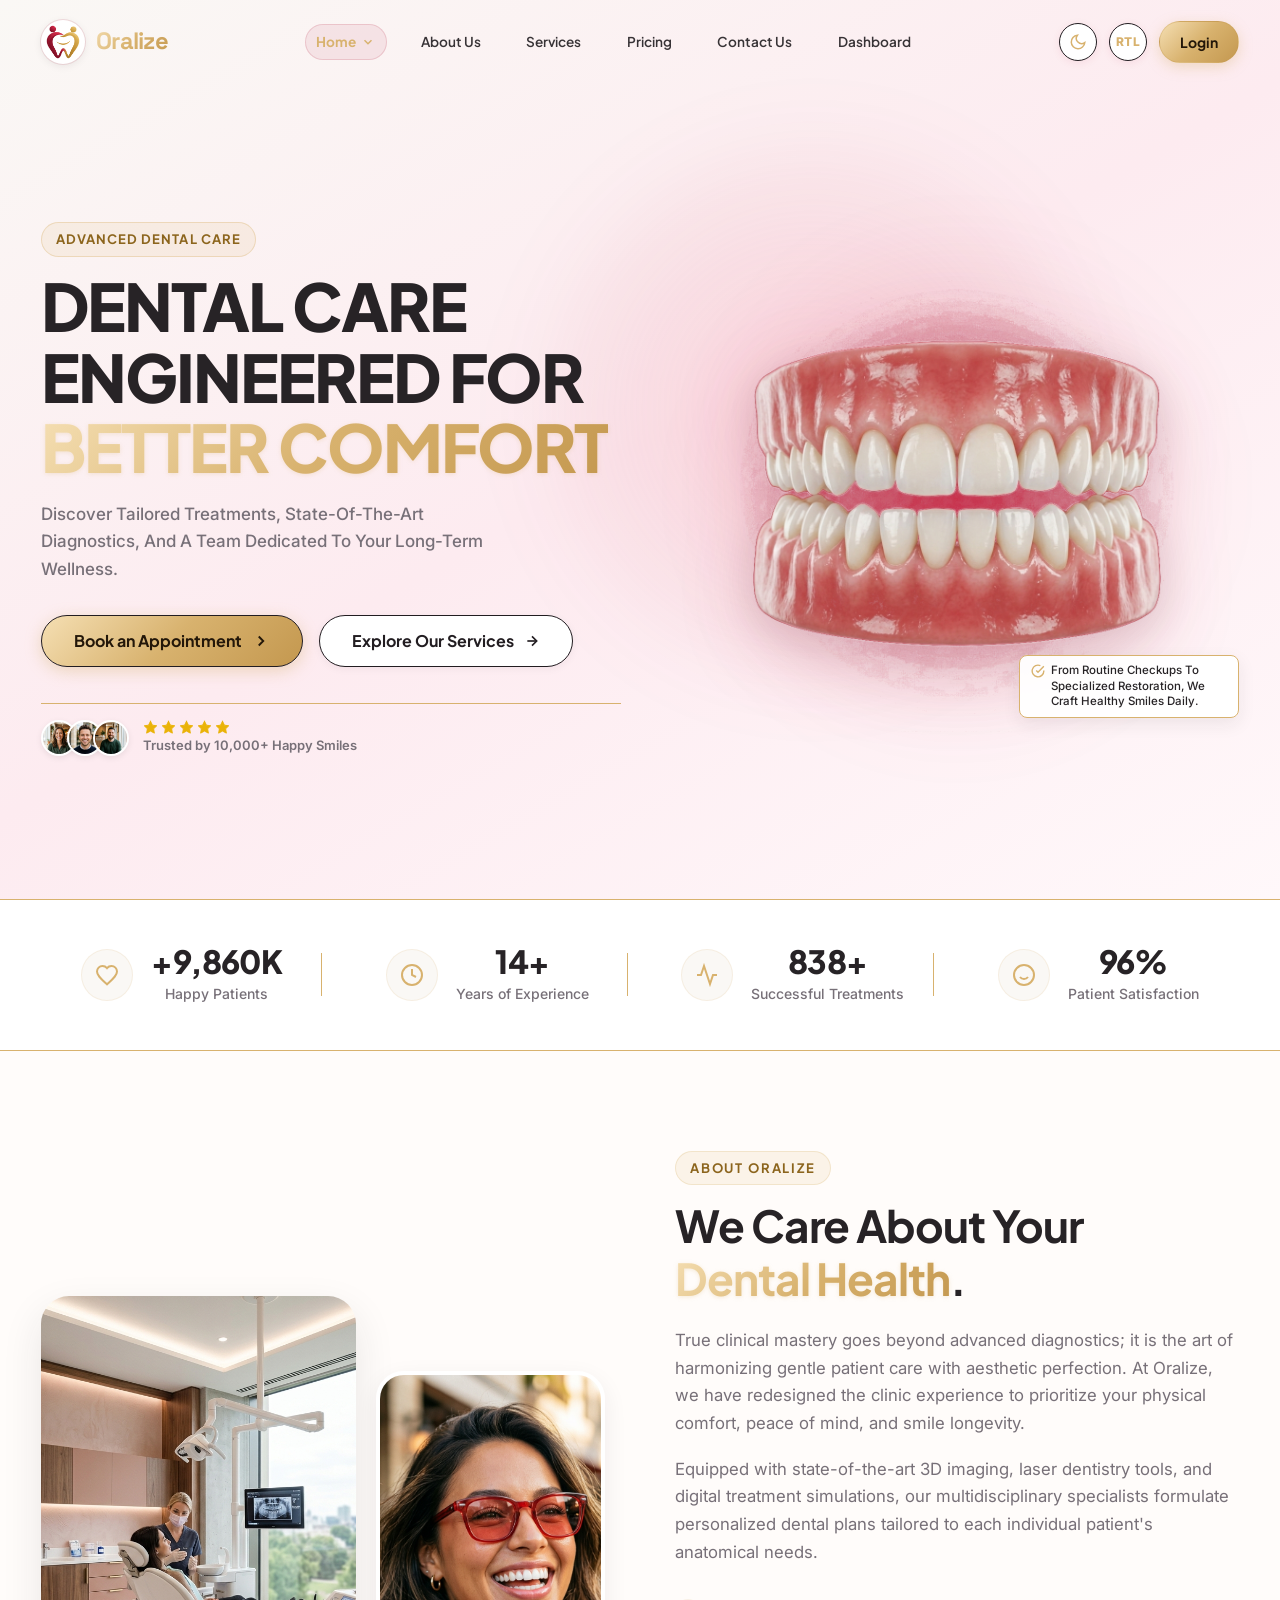
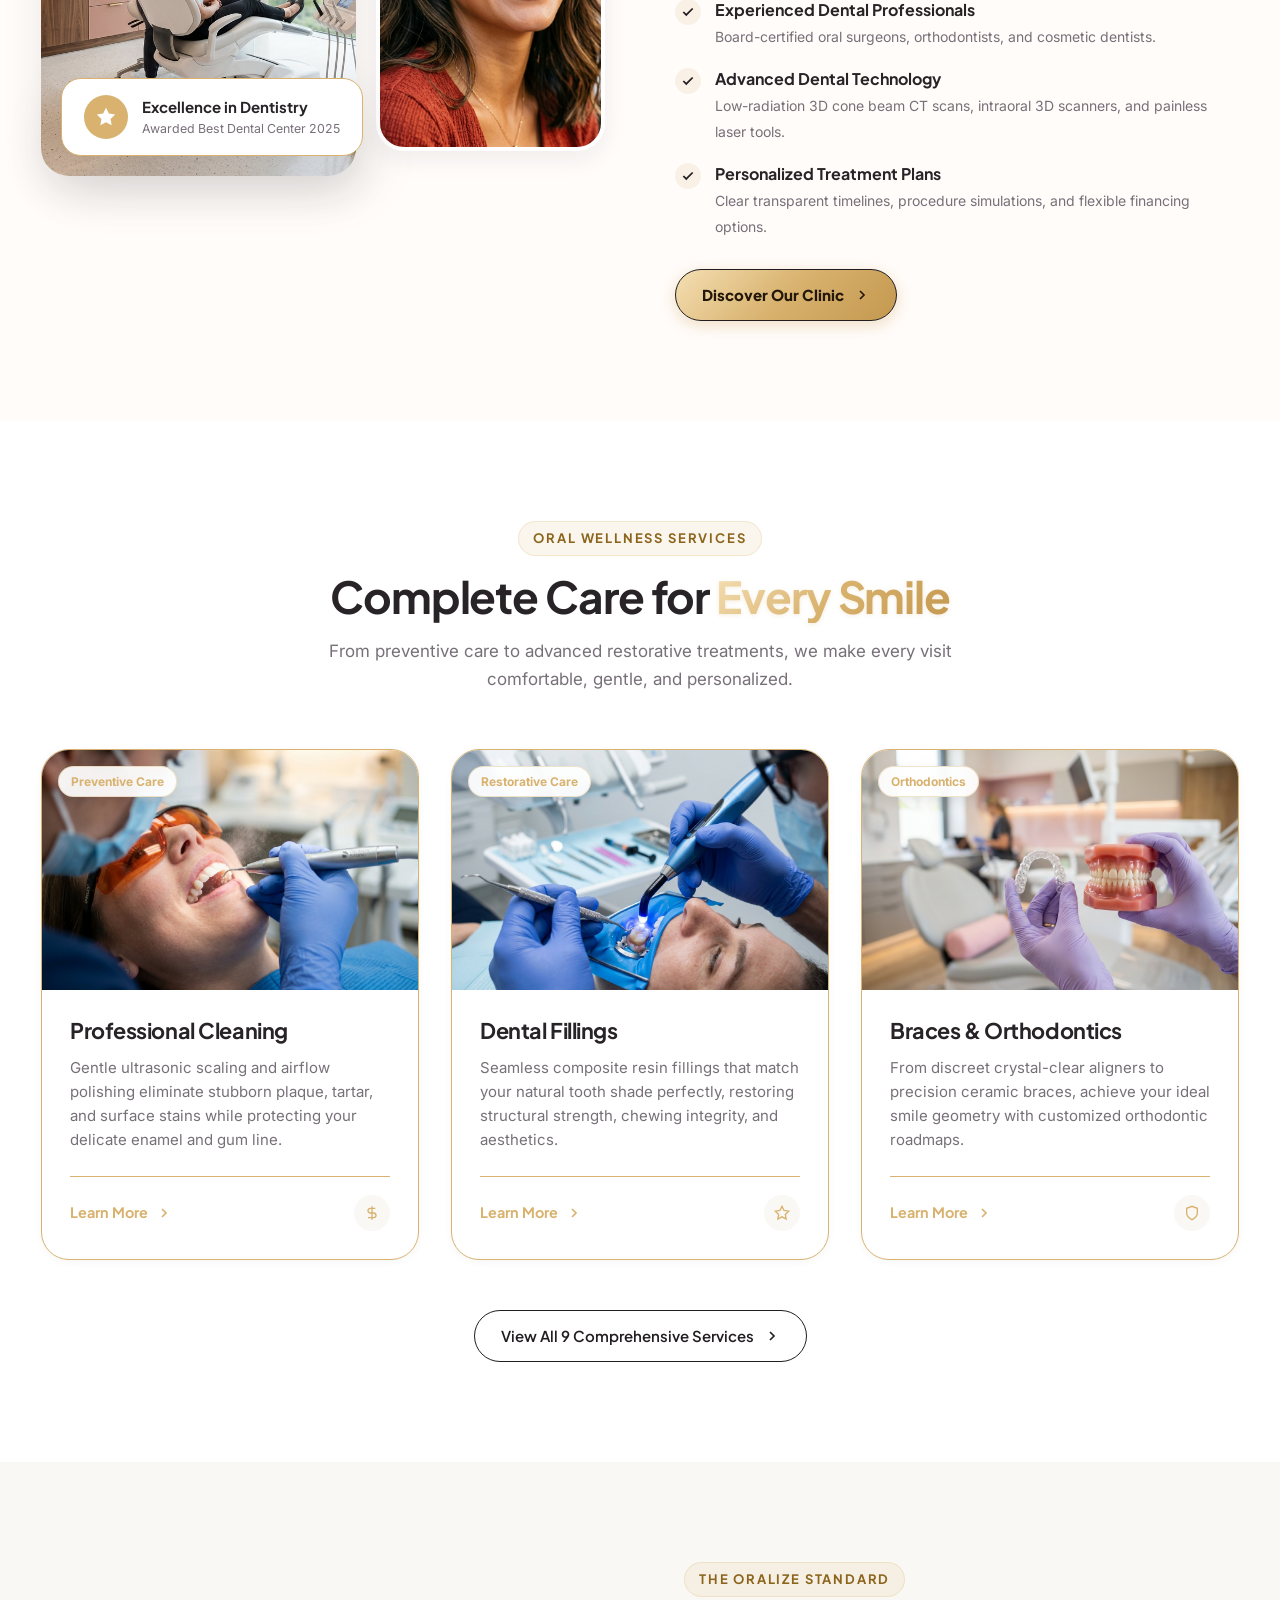
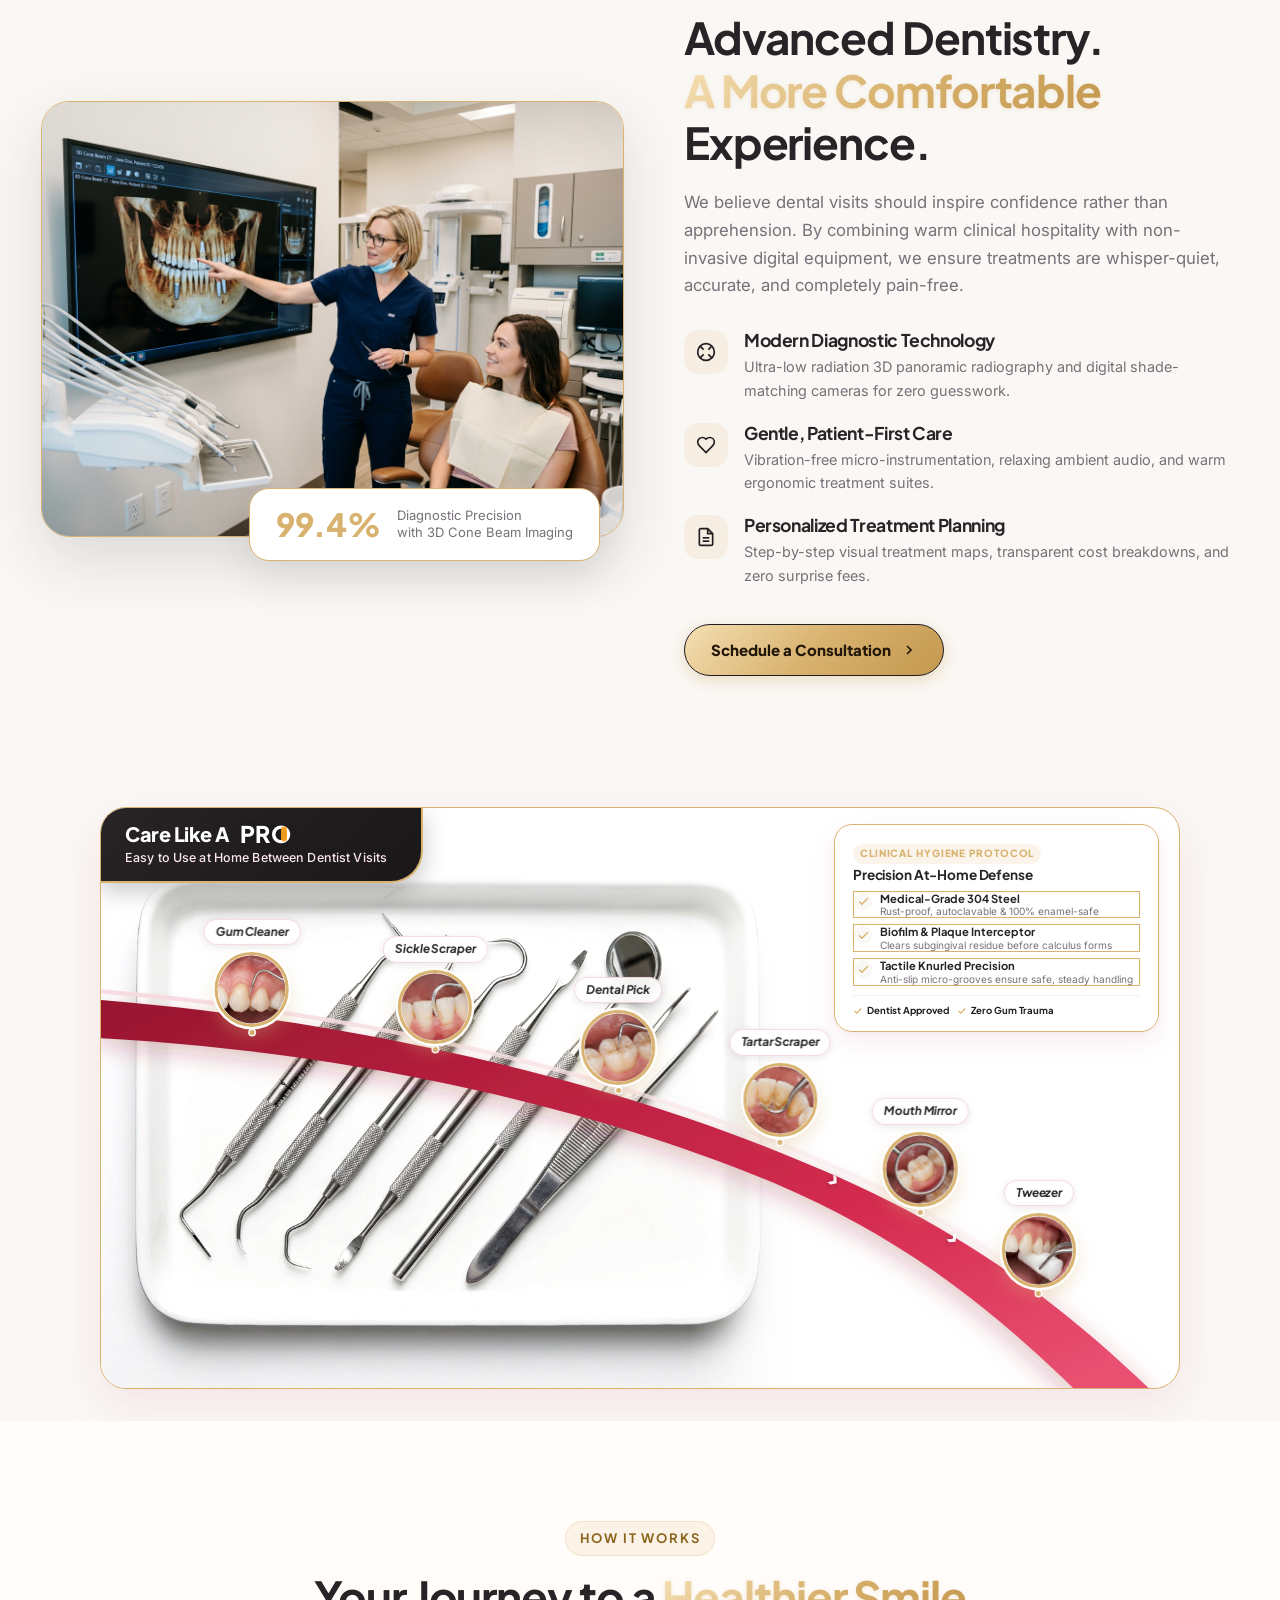
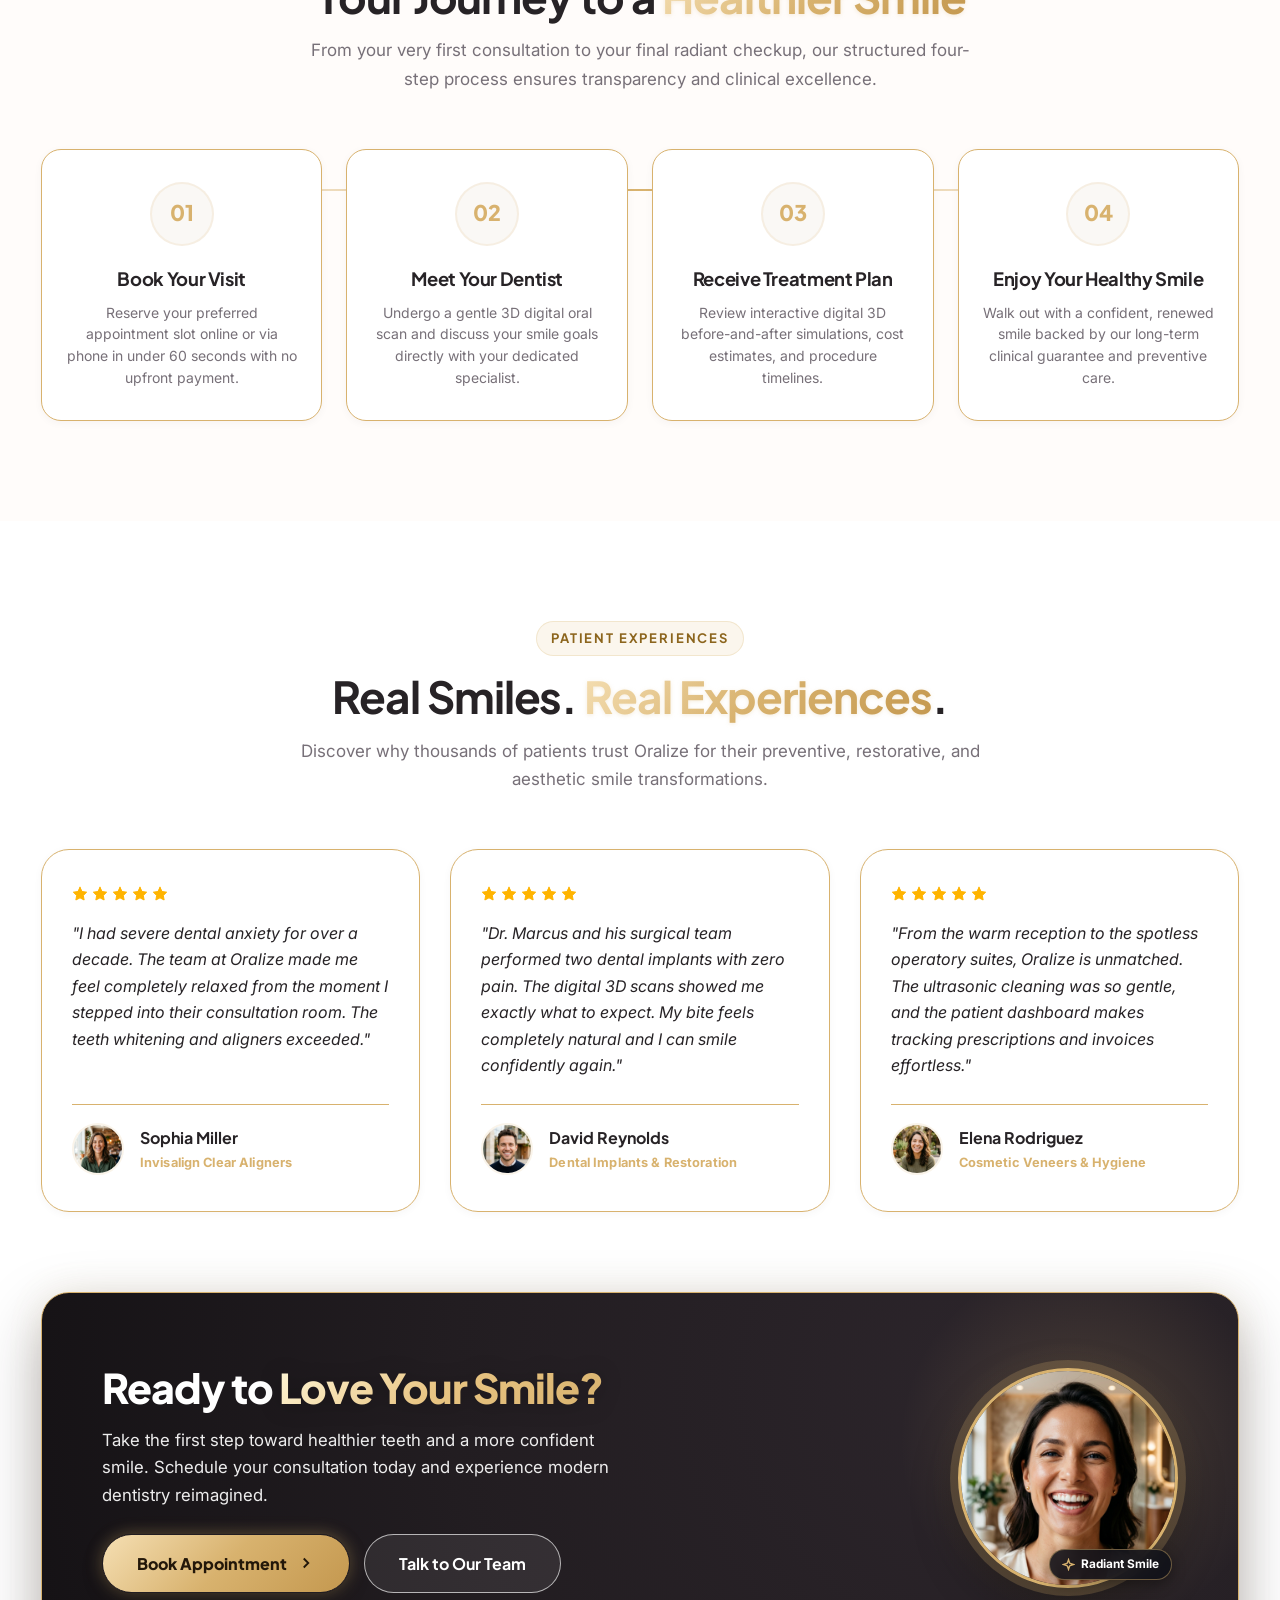
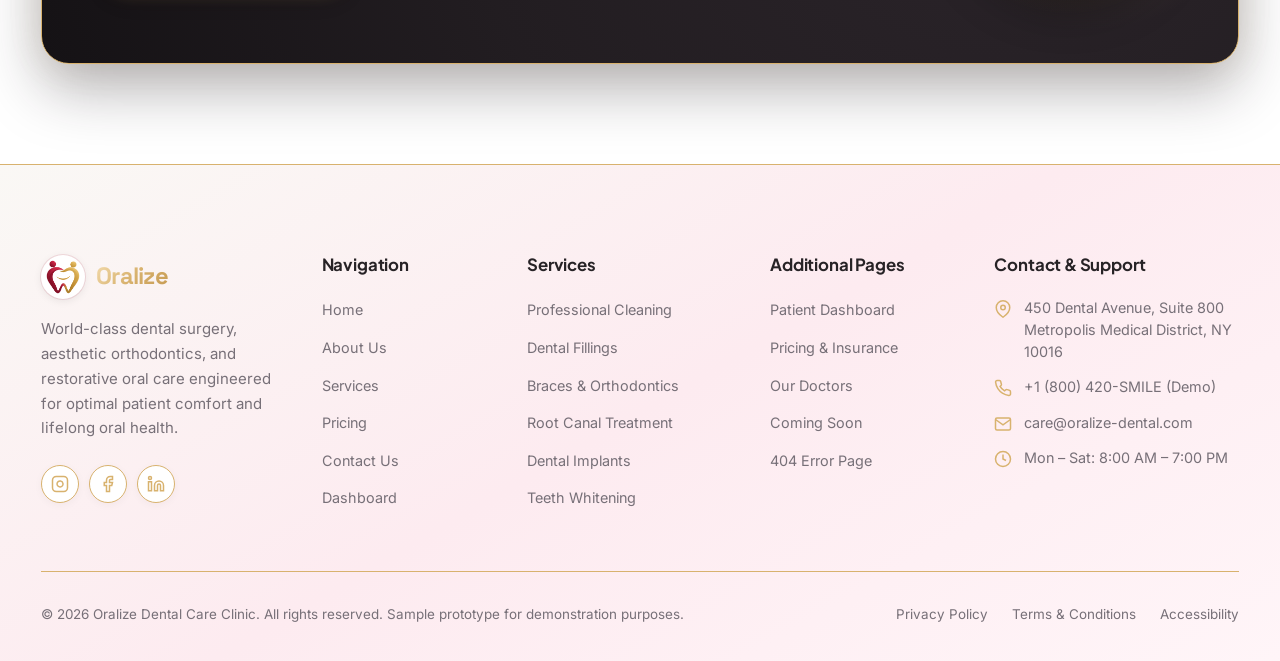
==== commit dd92feac: "Add files via upload" ====
--- a/index.html
+++ b/index.html
@@ -942,7 +942,7 @@
           </article>
         </div>
 
-        <div class="cta-banner-wrap">
+        <div class="cta-banner-wrap" id="index-cta-card">
           <div class="cta-banner-inner">
             <div class="cta-content">
               <h2>Ready to <span class="highlight-champagne">Love Your Smile?</span></h2>
@@ -964,7 +964,6 @@
               </div>
             </div>
 
-            <!-- Right Side: Premium Circular Image with Luxury Border & Glow -->
             <div class="cta-circle-visual" aria-hidden="true">
               <div class="cta-circle-halo"></div>
               <div class="cta-circle-frame">
--- a/index.css
+++ b/index.css
@@ -1,22 +1,25 @@
 @import url('https://fonts.googleapis.com/css2?family=Inter:wght@300;400;500;600;700&family=Plus+Jakarta+Sans:wght@400;500;600;700;800&family=Space+Grotesk:wght@500;700&display=swap');
 :root {
-  --color-primary: #B51F3D;
-  --color-deep-red: #97172F;
-  --color-hero-red: #C52243;
-  --color-hero-glow: #e02f54;
-  --color-bright-rose: #F17A91;
-  --color-blush-pink: #F8DDE3;
-  --color-soft-pink-surface: #FFF1F4;
+  --color-primary: #D8B26E;
+  --color-primary-gold: #D8B26E;
+  --color-secondary: #221D21;
+  --color-charcoal: #221D21;
+  --color-deep-red: #221D21;
+  --color-hero-red: #D8B26E;
+  --color-hero-glow: rgba(216, 178, 110, 0.45);
+  --color-bright-rose: #D8B26E;
+  --color-blush-pink: rgba(216, 178, 110, 0.14);
+  --color-soft-pink-surface: #FAF8F5;
   --color-warm-white: #FFFCFA;
   --color-pure-white: #FFFFFF;
   --color-primary-text: #272326;
   --color-secondary-text: #777078;
   --color-muted-text: #9e979e;
-  --color-cherry-red: #C52243;
-  --color-border: #C52243;
-  --card-border-color: #C52243;
-  --btn-border-color: #C52243;
-  --color-border-subtle: rgba(197, 34, 67, 0.16);
+  --color-cherry-red: #D8B26E;
+  --color-border: #D8B26E;
+  --card-border-color: #D8B26E;
+  --btn-border-color: #221D21;
+  --color-border-subtle: rgba(216, 178, 110, 0.28);
   --color-gold-base: #D8B26E;
   --color-gold-light: #F5E2B8;
   --color-gold-bright: #FFE8BA;
@@ -26,7 +29,7 @@
   --color-gold-glow: rgba(216, 178, 110, 0.45);
   --gradient-gold-btn: linear-gradient(135deg, #F5DFB3 0%, #D8B26E 50%, #C4984F 100%);
   --gradient-gold-btn-hover: linear-gradient(135deg, #FBE8C3 0%, #E2BF7D 50%, #D4A85C 100%);
-  --gradient-gold-text: linear-gradient(135deg, #B68427 0%, #D4AF37 45%, #9C6F1B 100%);
+  --gradient-gold-text: linear-gradient(135deg, #F5DFB3 0%, #D8B26E 50%, #C4984F 100%);
   --color-footer-bg: linear-gradient(150deg, var(--color-soft-pink-surface) 0%, #fdebf0 50%, #fff5f8 100%);
   --color-footer-surface: #ffffff;
   --color-footer-text: var(--color-primary-text);
@@ -85,6 +88,8 @@
   }
 }
 [data-theme="dark"] {
+  --color-deep-red: #97172F;
+  --color-hero-red: #C52243;
   --bg-body: #121316;
   --bg-surface: #1a1b20;
   --bg-surface-alt: #22242a;
@@ -245,18 +250,18 @@
   font-weight: 700;
   text-transform: uppercase;
   letter-spacing: 0.14em;
-  color: var(--color-primary);
+  color: var(--color-gold-dark);
   margin-bottom: 14px;
 }
 [data-theme="dark"] .eyebrow {
-  color: #ffb3c1;
+  color: var(--color-gold-light);
 }
 .eyebrow-hero {
-  background: var(--color-blush-pink);
-  color: var(--color-deep-red);
+  background: rgba(216, 178, 110, 0.12);
+  color: var(--color-gold-dark);
   padding: 6px 14px;
   border-radius: var(--radius-pill);
-  border: 1px solid rgba(181, 31, 61, 0.14);
+  border: 1px solid rgba(216, 178, 110, 0.35);
   width: fit-content;
   font-weight: 700;
   font-size: 0.8125rem;
@@ -269,10 +274,11 @@
   box-shadow: 0 4px 14px rgba(0, 0, 0, 0.2);
 }
 .eyebrow-badge {
-  background: var(--color-blush-pink);
-  color: var(--color-deep-red);
+  background: rgba(216, 178, 110, 0.12);
+  color: var(--color-gold-dark);
   padding: 6px 14px;
   border-radius: var(--radius-pill);
+  border: 1px solid rgba(216, 178, 110, 0.25);
   width: fit-content;
 }
 [data-theme="dark"] .eyebrow-badge {
@@ -358,14 +364,16 @@
 }
 .btn-white {
   background: #ffffff;
-  color: var(--color-primary);
-  box-shadow: 0 4px 16px rgba(0, 0, 0, 0.1);
+  color: var(--color-secondary);
+  border: 1.5px solid var(--color-secondary);
+  box-shadow: 0 4px 16px rgba(0, 0, 0, 0.08);
 }
 .btn-white:hover {
   background: #ffffff;
-  color: var(--color-deep-red);
+  color: #000000;
+  border-color: #000000;
   transform: translateY(-2px);
-  box-shadow: 0 8px 24px rgba(0, 0, 0, 0.16);
+  box-shadow: 0 8px 24px rgba(34, 29, 33, 0.2);
 }
 .btn-outline-white {
   background: transparent;
@@ -379,21 +387,23 @@
 }
 .btn-outline {
   background: transparent;
-  color: var(--text-main);
-  border: 1.5px solid var(--color-border);
+  color: var(--color-secondary);
+  border: 1.5px solid var(--color-secondary);
 }
 .btn-outline:hover {
-  border-color: var(--color-primary);
-  color: var(--color-primary);
-  background: var(--color-soft-pink-surface);
+  border-color: #000000;
+  color: #000000;
+  background: rgba(34, 29, 33, 0.06);
 }
 .btn-rose {
-  background: var(--color-blush-pink);
-  color: var(--color-deep-red);
+  background: rgba(34, 29, 33, 0.06);
+  color: var(--color-secondary);
+  border: 1.5px solid var(--color-secondary);
 }
 .btn-rose:hover {
-  background: var(--color-bright-rose);
+  background: var(--color-secondary);
   color: #ffffff;
+  border-color: #000000;
 }
 .btn-sm {
   padding: 8px 18px;
@@ -616,14 +626,41 @@
   font-family: var(--font-logo);
   font-size: 1.48rem;
   font-weight: 800;
-  color: inherit;
+  color: #D8B26E;
   letter-spacing: -0.03em;
   user-select: none;
   text-decoration: none;
   transition: color var(--transition-fast), transform var(--transition-fast);
 }
+.brand-logo > span:not(.brand-logo-icon),
+.brand-logo-text {
+  color: #D8B26E !important;
+  background: var(--gradient-gold-btn, linear-gradient(135deg, #F5DFB3 0%, #D8B26E 50%, #C4984F 100%)) !important;
+  -webkit-background-clip: text !important;
+  background-clip: text !important;
+  -webkit-text-fill-color: transparent !important;
+  display: inline-block;
+  font-weight: 800;
+}
 .brand-logo:hover {
   color: var(--color-primary);
+}
+.brand-logo:hover > span:not(.brand-logo-icon),
+.brand-logo:hover .brand-logo-text {
+  background: var(--gradient-gold-btn-hover, linear-gradient(135deg, #FBE8C3 0%, #E2BF7D 50%, #D4A85C 100%)) !important;
+  -webkit-background-clip: text !important;
+  background-clip: text !important;
+  -webkit-text-fill-color: transparent !important;
+}
+[data-theme="dark"] .brand-logo {
+  color: #D8B26E;
+}
+[data-theme="dark"] .brand-logo > span:not(.brand-logo-icon) {
+  color: #D8B26E !important;
+  background: var(--gradient-gold-btn, linear-gradient(135deg, #F5DFB3 0%, #D8B26E 50%, #C4984F 100%)) !important;
+  -webkit-background-clip: text !important;
+  background-clip: text !important;
+  -webkit-text-fill-color: transparent !important;
 }
 [data-theme="dark"] .brand-logo:hover {
   color: var(--color-gold-bright);
@@ -759,15 +796,17 @@
   border: 1px solid var(--color-border);
   opacity: 0;
   visibility: hidden;
+  pointer-events: none;
   transform: translateY(10px);
   transition: all var(--transition-fast);
-  z-index: 100;
+  z-index: 1050;
 }
 .nav-item:hover .dropdown-menu,
 .nav-item:focus-within .dropdown-menu,
 .nav-item.dropdown-open .dropdown-menu {
   opacity: 1;
   visibility: visible;
+  pointer-events: auto;
   transform: translateY(0);
 }
 .dropdown-link {
@@ -1027,25 +1066,134 @@
   color: #140C03 !important;
   box-shadow: 0 8px 26px rgba(216, 178, 110, 0.6) !important;
 }
-.hero-section .btn-outline-white {
-  background: #ffffff;
-  color: var(--text-main);
-  border: 1.5px solid var(--color-border);
-}
-.hero-section .btn-outline-white:hover {
-  background: var(--color-soft-pink-surface);
-  border-color: var(--color-primary);
-  color: var(--color-primary);
+.hero-actions,
+.home2-hero-actions,
+.about-hero-actions,
+.pricing-hero-actions,
+.contact-hero-actions,
+.sd-hero-actions {
+  display: flex;
+  align-items: center;
+  flex-wrap: wrap;
+  gap: 16px;
+  margin-bottom: 36px;
+}
+
+.hero-actions .btn-lg,
+.home2-hero-actions .btn-lg,
+.pricing-hero-actions .btn-lg,
+.contact-hero-actions .btn-lg,
+.sd-hero-actions .btn-lg {
+  min-height: 52px;
+  height: 52px;
+  padding: 0 32px;
+  font-size: 1rem;
+  font-weight: 700;
+  line-height: 1;
+  display: inline-flex;
+  align-items: center;
+  justify-content: center;
+  gap: 10px;
+  border-radius: var(--radius-pill);
+  box-sizing: border-box;
+  white-space: nowrap;
+}
+
+.hero-section .btn-outline-white,
+.home2-hero-actions .btn-outline,
+.pricing-hero-actions .btn-outline,
+.contact-hero-actions .btn-outline,
+.sd-hero-actions .btn-outline,
+.services-approach-actions .btn-outline,
+.btn-secondary {
+  background: #ffffff !important;
+  color: #221D21 !important;
+  border: 1.5px solid #221D21 !important;
+  box-shadow: 0 2px 8px rgba(34, 29, 33, 0.05);
+}
+
+.hero-section .btn-outline-white:hover,
+.home2-hero-actions .btn-outline:hover,
+.pricing-hero-actions .btn-outline:hover,
+.contact-hero-actions .btn-outline:hover,
+.sd-hero-actions .btn-outline:hover,
+.services-approach-actions .btn-outline:hover,
+.btn-secondary:hover {
+  background: rgba(34, 29, 33, 0.06) !important;
+  border-color: #221D21 !important;
+  color: #000000 !important;
   transform: translateY(-2px);
-}
-[data-theme="dark"] .hero-section .btn-outline-white {
-  background: transparent;
-  color: #ffffff;
-  border: 1.5px solid rgba(255, 255, 255, 0.6);
-}
-[data-theme="dark"] .hero-section .btn-outline-white:hover {
-  background: rgba(255, 255, 255, 0.15);
-  border-color: #ffffff;
+  box-shadow: 0 8px 24px rgba(34, 29, 33, 0.12);
+}
+
+.hero-section .btn-outline-white svg,
+.home2-hero-actions .btn-outline svg,
+.pricing-hero-actions .btn-outline svg,
+.contact-hero-actions .btn-outline svg,
+.sd-hero-actions .btn-outline svg,
+.services-approach-actions .btn-outline svg,
+.btn-secondary svg {
+  stroke: #221D21 !important;
+  transition: transform var(--transition-fast, 0.2s ease);
+}
+
+.hero-section .btn-outline-white:hover svg,
+.home2-hero-actions .btn-outline:hover svg,
+.pricing-hero-actions .btn-outline:hover svg,
+.contact-hero-actions .btn-outline:hover svg,
+.sd-hero-actions .btn-outline:hover svg,
+.services-approach-actions .btn-outline:hover svg,
+.btn-secondary:hover svg {
+  stroke: #000000 !important;
+  transform: translateX(3px);
+}
+
+[data-theme="dark"] .hero-section .btn-outline-white,
+[data-theme="dark"] .home2-hero-actions .btn-outline,
+[data-theme="dark"] .pricing-hero-actions .btn-outline,
+[data-theme="dark"] .contact-hero-actions .btn-outline,
+[data-theme="dark"] .sd-hero-actions .btn-outline,
+[data-theme="dark"] .services-approach-actions .btn-outline,
+[data-theme="dark"] .btn-secondary {
+  background: transparent !important;
+  color: #ffffff !important;
+  border: 1.5px solid rgba(255, 255, 255, 0.6) !important;
+  box-shadow: none;
+}
+
+[data-theme="dark"] .hero-section .btn-outline-white:hover,
+[data-theme="dark"] .home2-hero-actions .btn-outline:hover,
+[data-theme="dark"] .pricing-hero-actions .btn-outline:hover,
+[data-theme="dark"] .contact-hero-actions .btn-outline:hover,
+[data-theme="dark"] .sd-hero-actions .btn-outline:hover,
+[data-theme="dark"] .services-approach-actions .btn-outline:hover,
+[data-theme="dark"] .btn-secondary:hover {
+  background: rgba(255, 255, 255, 0.16) !important;
+  border-color: #ffffff !important;
+  color: #ffffff !important;
+  transform: translateY(-2px);
+  box-shadow: 0 8px 24px rgba(0, 0, 0, 0.4);
+}
+
+[data-theme="dark"] .hero-section .btn-outline-white svg,
+[data-theme="dark"] .home2-hero-actions .btn-outline svg,
+[data-theme="dark"] .pricing-hero-actions .btn-outline svg,
+[data-theme="dark"] .contact-hero-actions .btn-outline svg,
+[data-theme="dark"] .sd-hero-actions .btn-outline svg,
+[data-theme="dark"] .services-approach-actions .btn-outline svg,
+[data-theme="dark"] .btn-secondary svg {
+  stroke: #ffffff !important;
+}
+
+[data-theme="dark"] .hero-section .btn-outline-white:hover svg,
+[data-theme="dark"] .home2-hero-actions .btn-outline:hover svg,
+[data-theme="dark"] .pricing-hero-actions .btn-outline:hover svg,
+[data-theme="dark"] .contact-hero-actions .btn-outline:hover svg,
+[data-theme="dark"] .sd-hero-actions .btn-outline:hover svg,
+[data-theme="dark"] .services-approach-actions .btn-outline:hover svg,
+[data-theme="dark"] .btn-secondary:hover svg {
+  stroke: #ffffff !important;
+  transform: translateX(3px);
 }
 .hero-trust-badge {
   display: flex;
@@ -1463,17 +1611,18 @@
   inset-inline-start: 16px;
   background: rgba(255, 255, 255, 0.92);
   backdrop-filter: blur(6px);
-  color: var(--color-deep-red);
+  color: var(--color-primary);
   font-size: 0.75rem;
   font-weight: 700;
   padding: 5px 12px;
   border-radius: var(--radius-pill);
+  border: 1px solid rgba(216, 178, 110, 0.35);
   box-shadow: 0 4px 12px rgba(0, 0, 0, 0.08);
 }
 [data-theme="dark"] .service-category-tag {
-  background: rgba(87, 7, 23, 0.92);
-  color: #ffffff;
-  border: 1px solid rgba(255, 255, 255, 0.22);
+  background: rgba(34, 29, 33, 0.92);
+  color: #F5E2B8;
+  border: 1px solid rgba(216, 178, 110, 0.35);
 }
 .service-card-body {
   padding: 28px;
@@ -1848,38 +1997,41 @@
 }
 .testimonial-treatment-tag {
   font-size: 0.8rem;
-  color: var(--color-deep-red);
+  color: var(--color-primary);
   font-weight: 700;
   margin-top: 3px;
   letter-spacing: 0.01em;
 }
 [data-theme="dark"] .testimonial-treatment-tag {
-  color: #ffd2dc;
+  color: #F8E3B8;
   font-weight: 700;
 }
 .cta-banner-wrap {
   position: relative;
-  background: radial-gradient(circle at 75% 30%, #d82b4f 0%, #b51f3d 45%, #8f132b 100%);
+  background: radial-gradient(circle at 80% 25%, #2c252b 0%, #221D21 55%, #151215 100%);
   border-radius: var(--radius-xl);
   padding: 70px 60px;
   color: #ffffff;
   overflow: hidden;
-  box-shadow: var(--shadow-xl);
-  border: 1px solid rgba(255, 255, 255, 0.15);
+  box-shadow: 0 24px 60px rgba(34, 29, 33, 0.35), 0 0 35px rgba(216, 178, 110, 0.12);
+  border: 1.5px solid rgba(216, 178, 110, 0.4);
   transition: transform var(--transition-normal), box-shadow var(--transition-normal), border-color var(--transition-normal);
 }
 .cta-banner-wrap:hover {
-  box-shadow: 0 24px 60px rgba(181, 31, 61, 0.35);
-  border-color: rgba(255, 255, 255, 0.3);
+  box-shadow: 0 28px 70px rgba(0, 0, 0, 0.45), 0 0 45px rgba(216, 178, 110, 0.25);
+  border-color: rgba(216, 178, 110, 0.75);
 }
 [data-theme="dark"] .cta-banner-wrap {
-  background: radial-gradient(circle at 75% 30%, #a01732 0%, #760e22 55%, #500715 100%);
-  border: 1px solid rgba(255, 255, 255, 0.28);
-  box-shadow: 0 20px 60px rgba(0, 0, 0, 0.45), 0 0 40px rgba(216, 178, 110, 0.15);
+  background:
+    radial-gradient(circle at 85% 20%, rgba(216, 178, 110, 0.16) 0%, transparent 55%),
+    radial-gradient(circle at 15% 85%, rgba(216, 178, 110, 0.08) 0%, transparent 45%),
+    linear-gradient(145deg, #1b1c24 0%, #14151b 50%, #0e0f14 100%);
+  border: 1.5px solid rgba(216, 178, 110, 0.45);
+  box-shadow: 0 24px 70px rgba(0, 0, 0, 0.65), 0 0 40px rgba(216, 178, 110, 0.14);
 }
 [data-theme="dark"] .cta-banner-wrap:hover {
-  border-color: rgba(216, 178, 110, 0.6);
-  box-shadow: 0 24px 70px rgba(0, 0, 0, 0.55), 0 0 50px rgba(216, 178, 110, 0.3);
+  border-color: rgba(216, 178, 110, 0.75);
+  box-shadow: 0 28px 80px rgba(0, 0, 0, 0.75), 0 0 55px rgba(216, 178, 110, 0.28);
   transform: translateY(-2px);
 }
 .cta-banner-wrap::before {
@@ -1889,7 +2041,7 @@
   right: -40px;
   width: 380px;
   height: 380px;
-  background: radial-gradient(circle, rgba(255, 255, 255, 0.16) 0%, transparent 70%);
+  background: radial-gradient(circle, rgba(216, 178, 110, 0.2) 0%, transparent 70%);
   border-radius: 50%;
   pointer-events: none;
 }
@@ -1925,7 +2077,6 @@
   flex-wrap: wrap;
 }
 
-/* Right Side: Premium Circular Image Visual */
 .cta-circle-visual {
   display: flex;
   justify-content: center;
@@ -1959,7 +2110,7 @@
 }
 [data-theme="light"] .cta-circle-frame {
   border-color: #F5DFB3 !important;
-  box-shadow: 0 0 0 8px rgba(245, 223, 179, 0.3), 0 16px 36px rgba(143, 19, 43, 0.35);
+  box-shadow: 0 0 0 8px rgba(245, 223, 179, 0.3), 0 16px 36px rgba(0, 0, 0, 0.45);
 }
 .cta-circle-frame:hover {
   transform: scale(1.04);
@@ -2033,9 +2184,9 @@
 [data-theme="dark"] .contact-cta-wrapper:hover .contact-cta-desc,
 [data-theme="dark"] .home2-cta-banner .home2-cta-grid p,
 [data-theme="dark"] .home2-cta-banner:hover .home2-cta-grid p {
-  color: #fce8ec !important;
+  color: #e5e7eb !important;
   opacity: 1 !important;
-  text-shadow: 0 1px 8px rgba(0, 0, 0, 0.3) !important;
+  text-shadow: 0 1px 8px rgba(0, 0, 0, 0.4) !important;
 }
 .cta-actions .btn-white,
 .cta-actions .btn-book-appointment,
@@ -2148,6 +2299,15 @@
   box-shadow: 0 10px 32px rgba(0, 0, 0, 0.55), 0 0 28px rgba(248, 227, 184, 0.7) !important;
   transform: translateY(-2px) scale(1.02) !important;
 }
+.cta-actions .btn-outline-white,
+.pricing-cta-actions .btn-outline-white,
+.about-cta-actions .btn-outline-white,
+.services-cta-actions .btn-outline-white,
+.sd-cta-actions .btn-outline-white,
+.contact-cta-actions .btn-outline-white,
+.home2-cta-btns .btn-outline-white,
+.about-cta-btn-sub,
+.home2-cta-btn-sub,
 [data-theme="dark"] .cta-actions .btn-outline-white,
 [data-theme="dark"] .pricing-cta-actions .btn-outline-white,
 [data-theme="dark"] .about-cta-actions .btn-outline-white,
@@ -2160,6 +2320,15 @@
   background: rgba(255, 255, 255, 0.08) !important;
   font-weight: 700 !important;
 }
+.cta-actions .btn-outline-white:hover,
+.pricing-cta-actions .btn-outline-white:hover,
+.about-cta-actions .btn-outline-white:hover,
+.services-cta-actions .btn-outline-white:hover,
+.sd-cta-actions .btn-outline-white:hover,
+.contact-cta-actions .btn-outline-white:hover,
+.home2-cta-btns .btn-outline-white:hover,
+.about-cta-btn-sub:hover,
+.home2-cta-btn-sub:hover,
 [data-theme="dark"] .cta-actions .btn-outline-white:hover,
 [data-theme="dark"] .pricing-cta-actions .btn-outline-white:hover,
 [data-theme="dark"] .about-cta-actions .btn-outline-white:hover,
@@ -2173,6 +2342,15 @@
   box-shadow: 0 4px 18px rgba(0, 0, 0, 0.35), 0 0 16px rgba(216, 178, 110, 0.35) !important;
   transform: translateY(-2px) !important;
 }
+.cta-actions .btn-outline-white:hover svg,
+.pricing-cta-actions .btn-outline-white:hover svg,
+.about-cta-actions .btn-outline-white:hover svg,
+.services-cta-actions .btn-outline-white:hover svg,
+.sd-cta-actions .btn-outline-white:hover svg,
+.contact-cta-actions .btn-outline-white:hover svg,
+.home2-cta-btns .btn-outline-white:hover svg,
+.about-cta-btn-sub:hover svg,
+.home2-cta-btn-sub:hover svg,
 [data-theme="dark"] .cta-actions .btn-outline-white:hover svg,
 [data-theme="dark"] .pricing-cta-actions .btn-outline-white:hover svg,
 [data-theme="dark"] .about-cta-actions .btn-outline-white:hover svg,
@@ -2188,13 +2366,14 @@
 .title-accent,
 .services-title-accent,
 .about-hero-title-accent {
-  color: var(--color-primary);
-  background: linear-gradient(135deg, var(--color-hero-red) 0%, var(--color-primary) 100%);
+  color: #D8B26E;
+  background: var(--gradient-gold-btn, linear-gradient(135deg, #F5DFB3 0%, #D8B26E 50%, #C4984F 100%));
   -webkit-background-clip: text;
   background-clip: text;
   -webkit-text-fill-color: transparent;
   display: inline-block;
   font-weight: inherit;
+  filter: drop-shadow(0 1px 2px rgba(216, 178, 110, 0.25));
 }
 .cta-banner-wrap .highlight-champagne,
 .pricing-cta-banner .highlight-champagne,
@@ -2203,12 +2382,12 @@
 .sd-cta-banner .highlight-champagne,
 .contact-cta-wrapper .highlight-champagne,
 .home2-cta-banner .highlight-champagne {
-  color: #ffe3ea;
-  background: linear-gradient(135deg, #ffffff 0%, #ffd0db 100%);
+  color: #FFE29E;
+  background: linear-gradient(135deg, #FFF6D6 0%, #E8C482 50%, #D8B26E 100%);
   -webkit-background-clip: text;
   background-clip: text;
   -webkit-text-fill-color: transparent;
-  filter: drop-shadow(0 2px 10px rgba(0, 0, 0, 0.18));
+  filter: drop-shadow(0 2px 10px rgba(0, 0, 0, 0.25));
 }
 [data-theme="dark"] .highlight-champagne,
 [data-theme="dark"] .highlight-accent,
@@ -2252,14 +2431,14 @@
   margin-bottom: 60px;
 }
 .footer-brand .brand-logo {
-  color: var(--text-main);
+  color: #D8B26E;
   margin-bottom: 18px;
 }
 .footer-brand .brand-logo:hover {
-  color: var(--color-primary);
+  color: var(--color-gold-bright);
 }
 [data-theme="dark"] .footer-brand .brand-logo {
-  color: #ffffff;
+  color: #D8B26E;
 }
 [data-theme="dark"] .footer-brand .brand-logo:hover {
   color: var(--color-gold-bright);
@@ -3366,15 +3545,19 @@
   top: 0;
   left: 0;
   z-index: 6;
-  background: linear-gradient(135deg, #B51F3D 0%, #97172F 100%);
+  background: linear-gradient(135deg, #272326 0%, #1a1719 100%);
   color: #ffffff;
   padding: 14px 34px 12px 24px;
   border-radius: 0 0 32px 0;
-  box-shadow: 0 8px 24px rgba(181, 31, 61, 0.28);
+  border-bottom: 2px solid #D8B26E;
+  border-right: 2px solid #D8B26E;
+  box-shadow: 0 8px 24px rgba(0, 0, 0, 0.22);
   max-width: 380px;
 }
 [data-theme="dark"] .care-pro-banner {
-  background: linear-gradient(135deg, #d62d51 0%, #B51F3D 100%);
+  background: linear-gradient(135deg, #1c1d22 0%, #121316 100%);
+  border-bottom: 2px solid #D8B26E;
+  border-right: 2px solid #D8B26E;
   box-shadow: 0 10px 28px rgba(0, 0, 0, 0.42);
 }
 .care-pro-heading {
@@ -3681,8 +3864,8 @@
   width: clamp(56px, 5.8vw, 76px);
   height: clamp(56px, 5.8vw, 76px);
   border-radius: 50%;
-  border: 3px solid #B51F3D;
-  box-shadow: 0 0 0 2.5px #ffffff, 0 8px 18px rgba(181, 31, 61, 0.28);
+  border: 3px solid #D8B26E;
+  box-shadow: 0 0 0 2.5px #ffffff, 0 8px 18px rgba(216, 178, 110, 0.35);
   overflow: hidden;
   background: #ffffff;
   transition: all 0.3s cubic-bezier(0.2, 0.8, 0.2, 1);
@@ -3692,15 +3875,15 @@
 }
 [data-theme="dark"] .tool-bubble-ring {
   border-color: #ffffff;
-  box-shadow: 0 0 0 2.5px #d62d51, 0 8px 20px rgba(0, 0, 0, 0.45);
+  box-shadow: 0 0 0 2.5px #D8B26E, 0 8px 20px rgba(0, 0, 0, 0.45);
 }
 .tool-callout-item:hover .tool-bubble-ring {
-  box-shadow: 0 0 0 3.5px #B51F3D, 0 12px 28px rgba(181, 31, 61, 0.42);
+  box-shadow: 0 0 0 3.5px #D8B26E, 0 12px 28px rgba(216, 178, 110, 0.45);
   border-color: #ffffff;
 }
 [data-theme="dark"] .tool-callout-item:hover .tool-bubble-ring {
-  box-shadow: 0 0 0 3.5px #ffffff, 0 12px 28px rgba(232, 79, 112, 0.55);
-  border-color: #d62d51;
+  box-shadow: 0 0 0 3.5px #ffffff, 0 12px 28px rgba(216, 178, 110, 0.55);
+  border-color: #D8B26E;
 }
 .tool-bubble-pic {
   width: 100%;
@@ -3716,15 +3899,15 @@
 .tool-pointer-dot {
   width: 5px;
   height: 5px;
-  background: #B51F3D;
+  background: #D8B26E;
   border-radius: 50%;
   box-shadow: 0 0 0 1.5px #ffffff;
   margin-top: 3px;
-  opacity: 0.85;
+  opacity: 0.95;
 }
 [data-theme="dark"] .tool-pointer-dot {
   background: #ffffff;
-  box-shadow: 0 0 0 1.5px #d62d51;
+  box-shadow: 0 0 0 1.5px #D8B26E;
 }
 [dir="rtl"] .care-pro-banner {
   left: auto;
@@ -4000,19 +4183,45 @@
   text-shadow: 0 0 16px rgba(255, 255, 255, 0.35) !important;
 }
 [data-theme="dark"] .process-step-number,
-[data-theme="dark"] .about-timeline-node,
 [data-theme="dark"] .home2-step-num,
 [data-theme="dark"] .services-principle-num,
 [data-theme="dark"] .sd-process-num,
-[data-theme="dark"] .home2-service-num-badge,
 [data-theme="dark"] .about-mv-num {
   color: #ffffff !important;
   font-weight: 800 !important;
   opacity: 1 !important;
   text-shadow: 0 0 12px rgba(255, 255, 255, 0.4) !important;
 }
+[data-theme="dark"] .about-timeline-node {
+  background: #1a1b20 !important;
+  border: 2.5px solid var(--color-gold-base) !important;
+  color: #ffffff !important;
+  font-weight: 800 !important;
+  opacity: 1 !important;
+  z-index: 4 !important;
+  text-shadow: none !important;
+  box-shadow: 0 4px 16px rgba(0, 0, 0, 0.7), 0 0 12px rgba(216, 178, 110, 0.35) !important;
+}
+[data-theme="dark"] .home2-service-num-badge {
+  font-size: 0.72rem !important;
+  font-weight: 700 !important;
+  letter-spacing: 0.08em !important;
+  text-transform: uppercase !important;
+  line-height: 1.2 !important;
+  padding: 4px 12px !important;
+  border-radius: var(--radius-pill) !important;
+  background: rgba(216, 178, 110, 0.15) !important;
+  border: 1px solid rgba(216, 178, 110, 0.35) !important;
+  color: #F5E2B8 !important;
+  text-shadow: none !important;
+  width: fit-content !important;
+  max-width: fit-content !important;
+  align-self: flex-start !important;
+  display: inline-flex !important;
+  align-items: center !important;
+  white-space: nowrap !important;
+}
 [data-theme="dark"] .process-step-number,
-[data-theme="dark"] .about-timeline-node,
 [data-theme="dark"] .home2-step-num,
 [data-theme="dark"] .services-principle-num,
 [data-theme="dark"] .sd-process-num {
@@ -4040,6 +4249,14 @@
   transform: translateX(-50%) !important;
   background: linear-gradient(180deg, #FFF4D2 0%, #D8B26E 50%, #FFF4D2 100%) !important;
   box-shadow: 0 0 16px rgba(248, 227, 184, 0.85), 0 0 8px rgba(216, 178, 110, 0.95) !important;
+}
+@media (max-width: 900px) {
+  [data-theme="dark"] .about-timeline-line {
+    left: 28px !important;
+    inset-inline-start: 28px !important;
+    transform: none !important;
+    height: calc(100% - 30px) !important;
+  }
 }
 [data-theme="dark"] .dash-flow-arrow-line {
   background: rgba(255, 255, 255, 0.55) !important;
@@ -4192,7 +4409,7 @@
 .services-circular-badge {
   background: var(--gradient-gold-btn) !important;
   color: var(--color-gold-text) !important;
-  border: 1.5px solid #C52243 !important;
+  border: 1.5px solid #221D21 !important;
   font-weight: 800;
   box-shadow: 0 4px 16px rgba(216, 178, 110, 0.4) !important;
 }
@@ -4217,7 +4434,7 @@
 .services-circular-badge:hover {
   background: var(--gradient-gold-btn-hover) !important;
   color: #140C03 !important;
-  border-color: #97172F !important;
+  border-color: #000000 !important;
   box-shadow: 0 8px 26px rgba(216, 178, 110, 0.55) !important;
 }
 [data-theme="dark"] .btn-primary:hover,
@@ -4249,12 +4466,12 @@
 
 /* ==========================================================================
    MASTER BORDER SYSTEM FOR ALL CARDS AND BUTTONS
-   Light Mode: Cherry Red Border (#C52243)
+   Light Mode: Gold Border (#D8B26E)
    Dark Mode: Gold Border (#D8B26E)
    ========================================================================== */
 
 /* --------------------------------------------------------------------------
-   1. ALL CARDS - LIGHT MODE (Cherry Red #C52243)
+   1. ALL CARDS - LIGHT MODE (Gold #D8B26E)
    -------------------------------------------------------------------------- */
 .card,
 .service-card,
@@ -4265,7 +4482,6 @@
 .sd-step-card,
 .sd-process-step,
 .sd-benefit-card,
-.services-principle-item,
 .testimonial-card,
 .testimonial-item,
 .home2-featured-testimonial,
@@ -4326,7 +4542,7 @@
 .home2-cta-banner,
 .contact-cta-wrapper,
 .cta-banner-wrap {
-  border: 1.5px solid #C52243 !important;
+  border: 1.5px solid #D8B26E !important;
   transition: border-color var(--transition-normal, 0.25s ease), box-shadow var(--transition-normal, 0.25s ease), transform var(--transition-normal, 0.25s ease);
 }
 
@@ -4339,7 +4555,6 @@
 .sd-step-card:hover,
 .sd-process-step:hover,
 .sd-benefit-card:hover,
-.services-principle-item:hover,
 .testimonial-card:hover,
 .testimonial-item:hover,
 .home2-featured-testimonial:hover,
@@ -4367,11 +4582,11 @@
 .dash-calculator-card:hover,
 .dash-payer-card:hover,
 .dash-side-doctor-card:hover {
-  border-color: #E62E54 !important;
+  border-color: var(--color-primary) !important;
 }
 
 /* --------------------------------------------------------------------------
-   2. ALL BUTTONS - LIGHT MODE (Cherry Red #C52243)
+   2. ALL BUTTONS - LIGHT MODE (Secondary: Charcoal Black #221D21)
    -------------------------------------------------------------------------- */
 .btn,
 button.btn,
@@ -4427,7 +4642,7 @@
 .location-directions-btn,
 .modal-close-btn,
 .lightbox-close-btn {
-  border: 1.5px solid #C52243 !important;
+  border: 1.5px solid #221D21 !important;
   transition: all var(--transition-fast, 0.2s ease);
 }
 
@@ -4485,7 +4700,7 @@
 .location-directions-btn:hover,
 .modal-close-btn:hover,
 .lightbox-close-btn:hover {
-  border-color: #97172F !important;
+  border-color: #000000 !important;
 }
 
 /* --------------------------------------------------------------------------
@@ -4500,7 +4715,6 @@
 [data-theme="dark"] .sd-step-card,
 [data-theme="dark"] .sd-process-step,
 [data-theme="dark"] .sd-benefit-card,
-[data-theme="dark"] .services-principle-item,
 [data-theme="dark"] .testimonial-card,
 [data-theme="dark"] .testimonial-item,
 [data-theme="dark"] .home2-featured-testimonial,
@@ -4573,7 +4787,6 @@
 [data-theme="dark"] .sd-step-card:hover,
 [data-theme="dark"] .sd-process-step:hover,
 [data-theme="dark"] .sd-benefit-card:hover,
-[data-theme="dark"] .services-principle-item:hover,
 [data-theme="dark"] .testimonial-card:hover,
 [data-theme="dark"] .testimonial-item:hover,
 [data-theme="dark"] .home2-featured-testimonial:hover,
